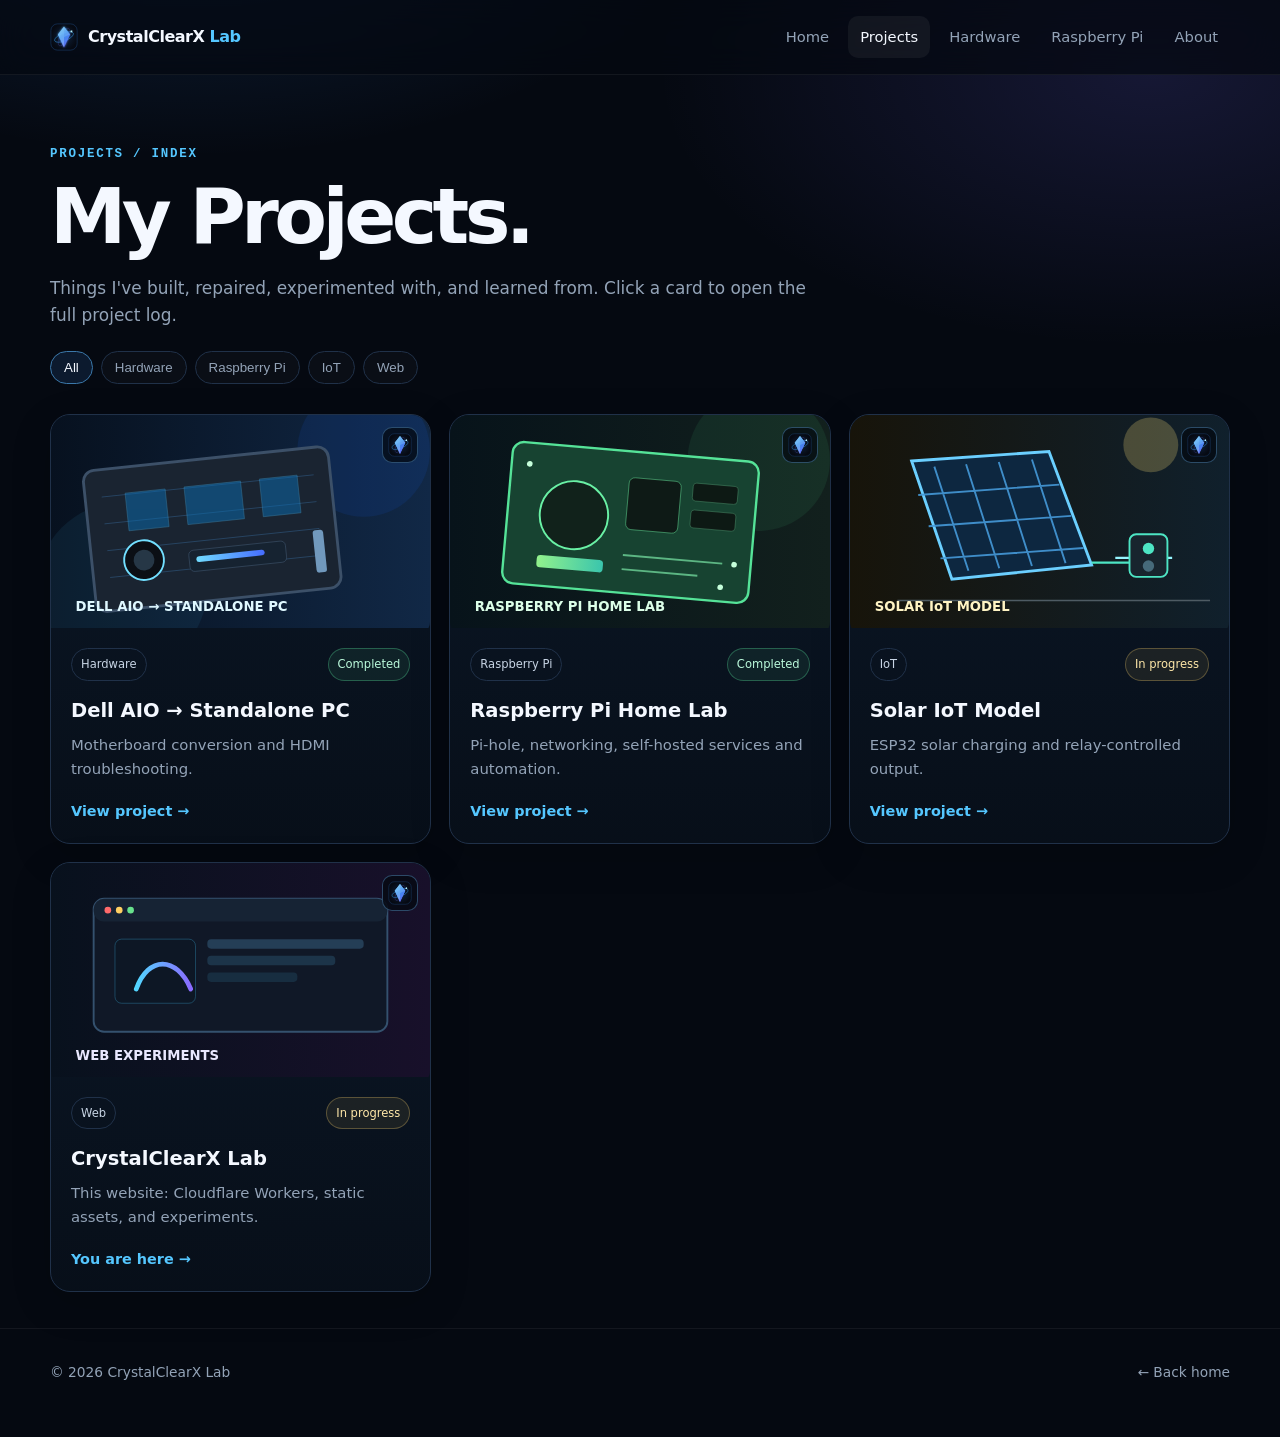
==== projects.html @ 222da97a "Add files via upload" ====
<!DOCTYPE html>
<html lang="en"><head><meta charset="UTF-8"><meta name="viewport" content="width=device-width, initial-scale=1.0"><meta name="description" content="CrystalClearX Lab projects."><link rel="icon" href="favicon.svg" type="image/svg+xml"><link rel="stylesheet" href="style.css"><title>Projects — CrystalClearX Lab</title></head>
<body><header class="nav"><div class="container nav-inner"><a class="brand" href="index.html"><img src="assets/icon.svg" alt=""><strong>CrystalClearX <span>Lab</span></strong></a><nav><a href="index.html">Home</a><a class="active" href="projects.html">Projects</a><a href="projects.html#hardware">Hardware</a><a href="projects.html#raspberry-pi">Raspberry Pi</a><a href="index.html#about">About</a></nav><button class="icon-btn mobile-toggle" aria-label="Open menu">☰</button></div></header>
<main><section class="detail-hero"><div class="container"><p class="eyebrow">PROJECTS / INDEX</p><h1 class="detail-title">My Projects.</h1><p class="detail-copy">Things I've built, repaired, experimented with, and learned from. Click a card to open the full project log.</p><div class="filters"><button class="filter active" data-filter="all">All</button><button class="filter" data-filter="hardware">Hardware</button><button class="filter" data-filter="raspberry-pi">Raspberry Pi</button><button class="filter" data-filter="iot">IoT</button><button class="filter" data-filter="web">Web</button></div>
<div class="card-grid" id="project-list">
<a class="card" data-category="hardware" href="projects/dell-aio.html"><div class="card-media"><img src="assets/thumb-dell.svg" alt="Dell AIO motherboard illustration"></div><div class="card-body"><div class="card-top"><span class="tag">Hardware</span><span class="status done">Completed</span></div><h3>Dell AIO → Standalone PC</h3><p>Motherboard conversion and HDMI troubleshooting.</p><span class="link">View project →</span></div></a>
<a class="card" data-category="raspberry-pi" href="projects/raspberry-pi.html"><div class="card-media"><img src="assets/thumb-pi.svg" alt="Raspberry Pi board illustration"></div><div class="card-body"><div class="card-top"><span class="tag">Raspberry Pi</span><span class="status done">Completed</span></div><h3>Raspberry Pi Home Lab</h3><p>Pi-hole, networking, self-hosted services and automation.</p><span class="link">View project →</span></div></a>
<a class="card" data-category="iot" href="projects/solar-iot.html"><div class="card-media"><img src="assets/thumb-solar.svg" alt="Solar panel and IoT illustration"></div><div class="card-body"><div class="card-top"><span class="tag">IoT</span><span class="status work">In progress</span></div><h3>Solar IoT Model</h3><p>ESP32 solar charging and relay-controlled output.</p><span class="link">View project →</span></div></a>
<a class="card" data-category="web" href="index.html"><div class="card-media"><img src="assets/thumb-web.svg" alt="Web experiment illustration"></div><div class="card-body"><div class="card-top"><span class="tag">Web</span><span class="status work">In progress</span></div><h3>CrystalClearX Lab</h3><p>This website: Cloudflare Workers, static assets, and experiments.</p><span class="link">You are here →</span></div></a>
</div></div></section></main>
<footer class="footer"><div class="container footer-inner"><span>© 2026 CrystalClearX Lab</span><a href="index.html">← Back home</a></div></footer><script src="app.js" defer></script></body></html>
---- style.css ----
*{box-sizing:border-box}
:root{--bg:#050911;--bg2:#091221;--panel:rgba(12,22,37,.78);--panel2:#0e1a2a;--text:#f4f8ff;--muted:#93a3b7;--line:#203149;--accent:#55c7ff;--accent2:#766bff;--good:#57e39b;--warn:#ffd36b;--shadow:0 18px 70px rgba(0,0,0,.34)}
html{scroll-behavior:smooth}
body{margin:0;color:var(--text);background:radial-gradient(900px 500px at 15% -10%,rgba(56,142,255,.20),transparent 60%),radial-gradient(900px 500px at 90% 5%,rgba(118,107,255,.15),transparent 55%),var(--bg);font-family:Inter,system-ui,-apple-system,BlinkMacSystemFont,"Segoe UI",sans-serif;line-height:1.6}
a{color:inherit;text-decoration:none}
img{max-width:100%;display:block}
.container{width:min(1180px,calc(100% - 40px));margin:auto}
.nav{position:sticky;top:0;z-index:20;border-bottom:1px solid rgba(255,255,255,.06);backdrop-filter:blur(16px);background:rgba(5,9,17,.72)}
.nav-inner{height:74px;display:flex;align-items:center;justify-content:space-between;gap:20px}
.brand{display:flex;align-items:center;gap:10px;font-weight:800;letter-spacing:-.03em}.brand img{width:28px;height:28px}.brand strong{color:var(--text)}.brand span{color:var(--accent)}
nav{display:flex;align-items:center;gap:7px}nav a{color:var(--muted);padding:9px 12px;border-radius:10px;font-size:.92rem}nav a:hover,nav a.active{color:var(--text);background:rgba(255,255,255,.05)}
.nav-actions{display:flex;gap:8px}.icon-btn{width:38px;height:38px;border:1px solid var(--line);background:rgba(255,255,255,.03);color:var(--text);border-radius:11px;cursor:pointer}.icon-btn:hover{border-color:#35638d}
.hero{padding:86px 0 90px;position:relative}.hero-grid{display:grid;grid-template-columns:1.1fr .9fr;align-items:center;gap:50px}.eyebrow{font-family:"Space Mono",monospace;font-size:.78rem;letter-spacing:.14em;color:var(--accent);font-weight:700}.hero h1{font-size:clamp(3.4rem,8vw,6.8rem);line-height:.95;letter-spacing:-.065em;margin:18px 0 24px}.hero h1 span{background:linear-gradient(90deg,#b9f3ff,#65bcff 55%,#877eff);-webkit-background-clip:text;background-clip:text;color:transparent}.lead{font-size:1.08rem;color:var(--muted);max-width:650px}.actions{display:flex;gap:12px;flex-wrap:wrap;margin-top:30px}.button{display:inline-flex;align-items:center;gap:8px;padding:12px 18px;border-radius:12px;border:1px solid var(--line);background:rgba(255,255,255,.03);font-weight:700}.button.primary{border-color:#2d8cf3;background:linear-gradient(135deg,#2f9cff,#545dff);box-shadow:0 10px 30px rgba(42,125,255,.24)}.button:hover{transform:translateY(-1px);border-color:#4f86b8}
.hero-card{border:1px solid #234667;background:linear-gradient(145deg,rgba(18,37,61,.88),rgba(8,14,25,.92));border-radius:28px;overflow:hidden;box-shadow:var(--shadow);position:relative}.hero-card::before{content:"";position:absolute;inset:0;background:linear-gradient(120deg,rgba(87,203,255,.10),transparent 35%,rgba(122,109,255,.09));pointer-events:none}.hero-card img{width:100%;aspect-ratio:1.06;object-fit:cover}.hero-card-caption{padding:18px 20px 20px;display:flex;justify-content:space-between;align-items:center;gap:12px}.mono{font-family:"Space Mono",monospace}
.section{padding:90px 0;border-top:1px solid rgba(255,255,255,.06)}.section-head{display:flex;justify-content:space-between;align-items:flex-end;gap:20px;margin-bottom:26px}.section h2{font-size:clamp(2.1rem,4vw,3.5rem);line-height:1.05;letter-spacing:-.045em;margin:8px 0 0}.section-intro{color:var(--muted);max-width:660px}
.stats{display:grid;grid-template-columns:repeat(3,1fr);gap:14px;margin-top:28px}.stat{padding:18px 20px;border:1px solid var(--line);background:rgba(255,255,255,.02);border-radius:16px}.stat strong{display:block;font-size:1.3rem}.stat span{color:var(--muted);font-size:.85rem}
.card-grid{display:grid;grid-template-columns:repeat(3,1fr);gap:18px}.card{background:linear-gradient(180deg,rgba(12,24,41,.92),rgba(8,15,26,.92));border:1px solid var(--line);border-radius:20px;overflow:hidden;box-shadow:0 12px 40px rgba(0,0,0,.16);transition:.22s ease}.card:hover{transform:translateY(-5px);border-color:#345a7e;box-shadow:0 18px 50px rgba(0,0,0,.28)}.card-media{position:relative}.card-media img{width:100%;aspect-ratio:16/9;object-fit:cover}.card-media::after{content:"";position:absolute;right:12px;top:12px;width:34px;height:34px;border-radius:10px;background:rgba(4,10,18,.76) url("assets/icon.svg") center/24px 24px no-repeat;border:1px solid rgba(111,188,255,.35);backdrop-filter:blur(8px)}.card-body{padding:20px}.card-top{display:flex;justify-content:space-between;align-items:center;gap:10px}.tag,.status{font-size:.72rem;border-radius:999px;padding:6px 9px;border:1px solid var(--line);color:#c7d4e4}.status.done{color:#baf9db;border-color:rgba(87,227,155,.32);background:rgba(87,227,155,.08)}.status.work{color:#ffe8a9;border-color:rgba(255,211,107,.28);background:rgba(255,211,107,.08)}.card h3{margin:14px 0 8px;font-size:1.22rem}.card p{color:var(--muted);margin:0 0 16px;font-size:.93rem}.link{display:inline-flex;gap:7px;color:var(--accent);font-weight:700;font-size:.9rem}
.filters{display:flex;gap:8px;flex-wrap:wrap;margin:22px 0 30px}.filter{border:1px solid var(--line);background:rgba(255,255,255,.02);color:var(--muted);padding:8px 13px;border-radius:999px;cursor:pointer}.filter.active,.filter:hover{color:var(--text);border-color:#3b78aa;background:rgba(64,147,255,.12)}
.detail-hero{padding:58px 0 36px}.back{color:var(--muted);font-size:.9rem}.detail-grid{display:grid;grid-template-columns:1.15fr .85fr;gap:28px;align-items:start}.detail-title{font-size:clamp(2.6rem,6vw,5.4rem);letter-spacing:-.06em;line-height:.98;margin:14px 0 20px}.detail-copy{color:var(--muted);font-size:1.06rem;max-width:760px}.meta{display:flex;gap:8px;flex-wrap:wrap;margin:22px 0}.chip{border:1px solid var(--line);border-radius:999px;padding:7px 10px;color:#bccbdd;font-size:.78rem}.detail-image{border:1px solid var(--line);background:var(--panel);border-radius:22px;overflow:hidden;box-shadow:var(--shadow)}
.content-grid{display:grid;grid-template-columns:minmax(0,1fr) 300px;gap:22px}.panel{border:1px solid var(--line);border-radius:20px;background:rgba(10,19,32,.82);padding:24px}.panel h3{margin-top:0}.checklist{display:grid;gap:10px}.check{display:flex;gap:9px;color:#c7d5e5}.check::before{content:"✓";color:var(--good);font-weight:800}.gallery{display:grid;grid-template-columns:repeat(3,1fr);gap:12px}.gallery img{border-radius:14px;border:1px solid var(--line);background:#09111d}
.notice{border-left:3px solid var(--accent);padding:12px 14px;background:rgba(85,199,255,.06);color:#c7d9ea;border-radius:0 12px 12px 0}.footer{padding:32px 0 54px;color:var(--muted);border-top:1px solid rgba(255,255,255,.06);font-size:.86rem}.footer-inner{display:flex;justify-content:space-between;gap:20px;flex-wrap:wrap}
.mobile-toggle{display:none}
[data-hidden="true"]{display:none!important}
@media(max-width:900px){.hero-grid,.detail-grid,.content-grid{grid-template-columns:1fr}.hero-card{max-width:720px}.card-grid{grid-template-columns:1fr 1fr}.gallery{grid-template-columns:1fr 1fr}}
@media(max-width:720px){.container{width:min(100% - 28px,1180px)}.mobile-toggle{display:block}.nav-inner{height:66px}.nav nav{display:none;position:absolute;left:14px;right:14px;top:62px;padding:8px;border:1px solid var(--line);border-radius:16px;background:rgba(6,12,22,.96);box-shadow:var(--shadow);flex-direction:column;align-items:stretch}.nav.open nav{display:flex}nav a{padding:11px 13px}.hero{padding:62px 0}.hero h1{font-size:clamp(3rem,16vw,5rem)}.stats,.card-grid{grid-template-columns:1fr}.section{padding:72px 0}.section-head{align-items:flex-start;flex-direction:column}.gallery{grid-template-columns:1fr}.detail-title{font-size:clamp(2.6rem,13vw,4rem)}.hero-card-caption{align-items:flex-start;flex-direction:column}}
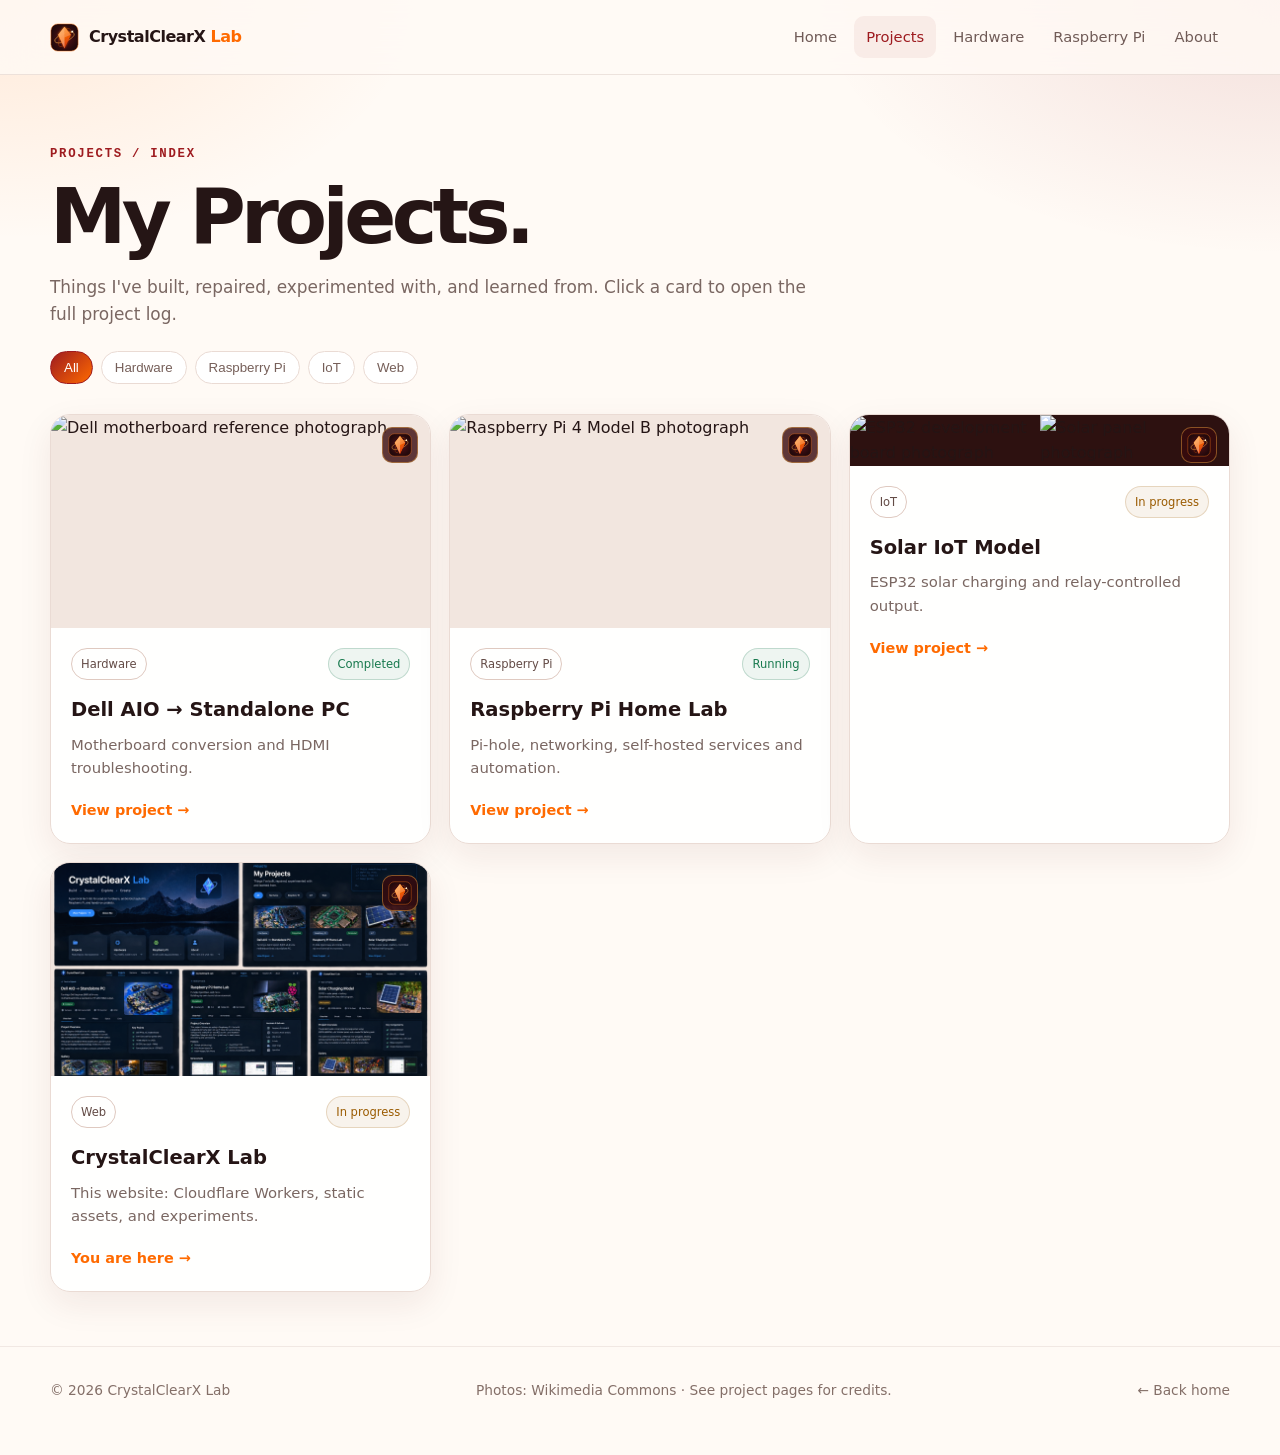
==== commit a4840ca6: "Add files via upload" ====
--- a/projects.html
+++ b/projects.html
@@ -1,11 +1,11 @@
 <!DOCTYPE html>
-<html lang="en"><head><meta charset="UTF-8"><meta name="viewport" content="width=device-width, initial-scale=1.0"><meta name="description" content="CrystalClearX Lab projects."><link rel="icon" href="favicon.svg" type="image/svg+xml"><link rel="stylesheet" href="style.css"><title>Projects — CrystalClearX Lab</title></head>
-<body><header class="nav"><div class="container nav-inner"><a class="brand" href="index.html"><img src="assets/icon.svg" alt=""><strong>CrystalClearX <span>Lab</span></strong></a><nav><a href="index.html">Home</a><a class="active" href="projects.html">Projects</a><a href="projects.html#hardware">Hardware</a><a href="projects.html#raspberry-pi">Raspberry Pi</a><a href="index.html#about">About</a></nav><button class="icon-btn mobile-toggle" aria-label="Open menu">☰</button></div></header>
-<main><section class="detail-hero"><div class="container"><p class="eyebrow">PROJECTS / INDEX</p><h1 class="detail-title">My Projects.</h1><p class="detail-copy">Things I've built, repaired, experimented with, and learned from. Click a card to open the full project log.</p><div class="filters"><button class="filter active" data-filter="all">All</button><button class="filter" data-filter="hardware">Hardware</button><button class="filter" data-filter="raspberry-pi">Raspberry Pi</button><button class="filter" data-filter="iot">IoT</button><button class="filter" data-filter="web">Web</button></div>
+<html lang="en"><head><meta charset="UTF-8"><meta name="viewport" content="width=device-width, initial-scale=1.0"><meta name="description" content="CrystalClearX Lab project archive."><meta property="og:title" content="Projects — CrystalClearX Lab"><meta property="og:description" content="Hardware, Raspberry Pi, IoT and web experiments."><link rel="icon" href="favicon.svg" type="image/svg+xml"><link rel="stylesheet" href="style.css"><title>Projects — CrystalClearX Lab</title></head>
+<body><header class="nav"><div class="container nav-inner"><a class="brand" href="index.html"><img src="assets/icon.svg" alt="CrystalClearX icon"><strong>CrystalClearX <span>Lab</span></strong></a><nav><a href="index.html">Home</a><a class="active" href="projects.html">Projects</a><a href="#hardware">Hardware</a><a href="#raspberry-pi">Raspberry Pi</a><a href="index.html#about">About</a></nav><button class="icon-btn mobile-toggle" aria-label="Open menu">☰</button></div></header>
+<main><section class="detail-hero project-index"><div class="container"><p class="eyebrow dark">PROJECTS / INDEX</p><h1 class="detail-title dark-title">My Projects.</h1><p class="detail-copy dark-copy">Things I've built, repaired, experimented with, and learned from. Click a card to open the full project log.</p><div class="filters"><button class="filter active" data-filter="all">All</button><button class="filter" data-filter="hardware" id="hardware">Hardware</button><button class="filter" data-filter="raspberry-pi" id="raspberry-pi">Raspberry Pi</button><button class="filter" data-filter="iot">IoT</button><button class="filter" data-filter="web">Web</button></div>
 <div class="card-grid" id="project-list">
-<a class="card" data-category="hardware" href="projects/dell-aio.html"><div class="card-media"><img src="assets/thumb-dell.svg" alt="Dell AIO motherboard illustration"></div><div class="card-body"><div class="card-top"><span class="tag">Hardware</span><span class="status done">Completed</span></div><h3>Dell AIO → Standalone PC</h3><p>Motherboard conversion and HDMI troubleshooting.</p><span class="link">View project →</span></div></a>
-<a class="card" data-category="raspberry-pi" href="projects/raspberry-pi.html"><div class="card-media"><img src="assets/thumb-pi.svg" alt="Raspberry Pi board illustration"></div><div class="card-body"><div class="card-top"><span class="tag">Raspberry Pi</span><span class="status done">Completed</span></div><h3>Raspberry Pi Home Lab</h3><p>Pi-hole, networking, self-hosted services and automation.</p><span class="link">View project →</span></div></a>
-<a class="card" data-category="iot" href="projects/solar-iot.html"><div class="card-media"><img src="assets/thumb-solar.svg" alt="Solar panel and IoT illustration"></div><div class="card-body"><div class="card-top"><span class="tag">IoT</span><span class="status work">In progress</span></div><h3>Solar IoT Model</h3><p>ESP32 solar charging and relay-controlled output.</p><span class="link">View project →</span></div></a>
-<a class="card" data-category="web" href="index.html"><div class="card-media"><img src="assets/thumb-web.svg" alt="Web experiment illustration"></div><div class="card-body"><div class="card-top"><span class="tag">Web</span><span class="status work">In progress</span></div><h3>CrystalClearX Lab</h3><p>This website: Cloudflare Workers, static assets, and experiments.</p><span class="link">You are here →</span></div></a>
+<a class="card" data-category="hardware" href="projects/dell-aio.html"><div class="card-media"><img src="https://upload.wikimedia.org/wikipedia/commons/5/54/Dell_0R230R_motherboard.jpg" alt="Dell motherboard reference photograph" loading="lazy"></div><div class="card-body"><div class="card-top"><span class="tag">Hardware</span><span class="status done">Completed</span></div><h3>Dell AIO → Standalone PC</h3><p>Motherboard conversion and HDMI troubleshooting.</p><span class="link">View project →</span></div></a>
+<a class="card" data-category="raspberry-pi" href="projects/raspberry-pi.html"><div class="card-media"><img src="https://upload.wikimedia.org/wikipedia/commons/2/2a/Raspberry_Pi_4_B.png" alt="Raspberry Pi 4 Model B photograph" loading="lazy"></div><div class="card-body"><div class="card-top"><span class="tag">Raspberry Pi</span><span class="status done">Running</span></div><h3>Raspberry Pi Home Lab</h3><p>Pi-hole, networking, self-hosted services and automation.</p><span class="link">View project →</span></div></a>
+<a class="card" data-category="iot" href="projects/solar-iot.html"><div class="card-media dual-photo"><img src="https://upload.wikimedia.org/wikipedia/commons/2/20/ESP32_Espressif_ESP-WROOM-32_Dev_Board.jpg" alt="ESP32 development board photograph" loading="lazy"><img src="https://upload.wikimedia.org/wikipedia/commons/9/96/Solar_panel.jpg" alt="Solar panel photograph" loading="lazy"></div><div class="card-body"><div class="card-top"><span class="tag">IoT</span><span class="status work">In progress</span></div><h3>Solar IoT Model</h3><p>ESP32 solar charging and relay-controlled output.</p><span class="link">View project →</span></div></a>
+<a class="card" data-category="web" href="index.html"><div class="card-media"><img src="assets/design-preview.png" alt="CrystalClearX Lab website design preview" loading="lazy"></div><div class="card-body"><div class="card-top"><span class="tag">Web</span><span class="status work">In progress</span></div><h3>CrystalClearX Lab</h3><p>This website: Cloudflare Workers, static assets, and experiments.</p><span class="link">You are here →</span></div></a>
 </div></div></section></main>
-<footer class="footer"><div class="container footer-inner"><span>© 2026 CrystalClearX Lab</span><a href="index.html">← Back home</a></div></footer><script src="app.js" defer></script></body></html>
+<footer class="footer"><div class="container footer-inner"><span>© 2026 CrystalClearX Lab</span><span>Photos: Wikimedia Commons · See project pages for credits.</span><a href="index.html">← Back home</a></div></footer><script src="app.js" defer></script></body></html>
--- a/style.css
+++ b/style.css
@@ -1,25 +1,17 @@
 *{box-sizing:border-box}
-:root{--bg:#050911;--bg2:#091221;--panel:rgba(12,22,37,.78);--panel2:#0e1a2a;--text:#f4f8ff;--muted:#93a3b7;--line:#203149;--accent:#55c7ff;--accent2:#766bff;--good:#57e39b;--warn:#ffd36b;--shadow:0 18px 70px rgba(0,0,0,.34)}
+:root{--bg:#fffaf5;--paper:#ffffff;--ink:#251515;--muted:#735f5b;--line:#eadbd4;--red:#9e1b1f;--red2:#c82920;--orange:#ff6a00;--orange2:#ff9b3d;--deep:#3a0b10;--deep2:#691016;--good:#18794e;--warn:#9a5b00;--shadow:0 18px 60px rgba(77,24,18,.12)}
 html{scroll-behavior:smooth}
-body{margin:0;color:var(--text);background:radial-gradient(900px 500px at 15% -10%,rgba(56,142,255,.20),transparent 60%),radial-gradient(900px 500px at 90% 5%,rgba(118,107,255,.15),transparent 55%),var(--bg);font-family:Inter,system-ui,-apple-system,BlinkMacSystemFont,"Segoe UI",sans-serif;line-height:1.6}
-a{color:inherit;text-decoration:none}
-img{max-width:100%;display:block}
-.container{width:min(1180px,calc(100% - 40px));margin:auto}
-.nav{position:sticky;top:0;z-index:20;border-bottom:1px solid rgba(255,255,255,.06);backdrop-filter:blur(16px);background:rgba(5,9,17,.72)}
-.nav-inner{height:74px;display:flex;align-items:center;justify-content:space-between;gap:20px}
-.brand{display:flex;align-items:center;gap:10px;font-weight:800;letter-spacing:-.03em}.brand img{width:28px;height:28px}.brand strong{color:var(--text)}.brand span{color:var(--accent)}
-nav{display:flex;align-items:center;gap:7px}nav a{color:var(--muted);padding:9px 12px;border-radius:10px;font-size:.92rem}nav a:hover,nav a.active{color:var(--text);background:rgba(255,255,255,.05)}
-.nav-actions{display:flex;gap:8px}.icon-btn{width:38px;height:38px;border:1px solid var(--line);background:rgba(255,255,255,.03);color:var(--text);border-radius:11px;cursor:pointer}.icon-btn:hover{border-color:#35638d}
-.hero{padding:86px 0 90px;position:relative}.hero-grid{display:grid;grid-template-columns:1.1fr .9fr;align-items:center;gap:50px}.eyebrow{font-family:"Space Mono",monospace;font-size:.78rem;letter-spacing:.14em;color:var(--accent);font-weight:700}.hero h1{font-size:clamp(3.4rem,8vw,6.8rem);line-height:.95;letter-spacing:-.065em;margin:18px 0 24px}.hero h1 span{background:linear-gradient(90deg,#b9f3ff,#65bcff 55%,#877eff);-webkit-background-clip:text;background-clip:text;color:transparent}.lead{font-size:1.08rem;color:var(--muted);max-width:650px}.actions{display:flex;gap:12px;flex-wrap:wrap;margin-top:30px}.button{display:inline-flex;align-items:center;gap:8px;padding:12px 18px;border-radius:12px;border:1px solid var(--line);background:rgba(255,255,255,.03);font-weight:700}.button.primary{border-color:#2d8cf3;background:linear-gradient(135deg,#2f9cff,#545dff);box-shadow:0 10px 30px rgba(42,125,255,.24)}.button:hover{transform:translateY(-1px);border-color:#4f86b8}
-.hero-card{border:1px solid #234667;background:linear-gradient(145deg,rgba(18,37,61,.88),rgba(8,14,25,.92));border-radius:28px;overflow:hidden;box-shadow:var(--shadow);position:relative}.hero-card::before{content:"";position:absolute;inset:0;background:linear-gradient(120deg,rgba(87,203,255,.10),transparent 35%,rgba(122,109,255,.09));pointer-events:none}.hero-card img{width:100%;aspect-ratio:1.06;object-fit:cover}.hero-card-caption{padding:18px 20px 20px;display:flex;justify-content:space-between;align-items:center;gap:12px}.mono{font-family:"Space Mono",monospace}
-.section{padding:90px 0;border-top:1px solid rgba(255,255,255,.06)}.section-head{display:flex;justify-content:space-between;align-items:flex-end;gap:20px;margin-bottom:26px}.section h2{font-size:clamp(2.1rem,4vw,3.5rem);line-height:1.05;letter-spacing:-.045em;margin:8px 0 0}.section-intro{color:var(--muted);max-width:660px}
-.stats{display:grid;grid-template-columns:repeat(3,1fr);gap:14px;margin-top:28px}.stat{padding:18px 20px;border:1px solid var(--line);background:rgba(255,255,255,.02);border-radius:16px}.stat strong{display:block;font-size:1.3rem}.stat span{color:var(--muted);font-size:.85rem}
-.card-grid{display:grid;grid-template-columns:repeat(3,1fr);gap:18px}.card{background:linear-gradient(180deg,rgba(12,24,41,.92),rgba(8,15,26,.92));border:1px solid var(--line);border-radius:20px;overflow:hidden;box-shadow:0 12px 40px rgba(0,0,0,.16);transition:.22s ease}.card:hover{transform:translateY(-5px);border-color:#345a7e;box-shadow:0 18px 50px rgba(0,0,0,.28)}.card-media{position:relative}.card-media img{width:100%;aspect-ratio:16/9;object-fit:cover}.card-media::after{content:"";position:absolute;right:12px;top:12px;width:34px;height:34px;border-radius:10px;background:rgba(4,10,18,.76) url("assets/icon.svg") center/24px 24px no-repeat;border:1px solid rgba(111,188,255,.35);backdrop-filter:blur(8px)}.card-body{padding:20px}.card-top{display:flex;justify-content:space-between;align-items:center;gap:10px}.tag,.status{font-size:.72rem;border-radius:999px;padding:6px 9px;border:1px solid var(--line);color:#c7d4e4}.status.done{color:#baf9db;border-color:rgba(87,227,155,.32);background:rgba(87,227,155,.08)}.status.work{color:#ffe8a9;border-color:rgba(255,211,107,.28);background:rgba(255,211,107,.08)}.card h3{margin:14px 0 8px;font-size:1.22rem}.card p{color:var(--muted);margin:0 0 16px;font-size:.93rem}.link{display:inline-flex;gap:7px;color:var(--accent);font-weight:700;font-size:.9rem}
-.filters{display:flex;gap:8px;flex-wrap:wrap;margin:22px 0 30px}.filter{border:1px solid var(--line);background:rgba(255,255,255,.02);color:var(--muted);padding:8px 13px;border-radius:999px;cursor:pointer}.filter.active,.filter:hover{color:var(--text);border-color:#3b78aa;background:rgba(64,147,255,.12)}
-.detail-hero{padding:58px 0 36px}.back{color:var(--muted);font-size:.9rem}.detail-grid{display:grid;grid-template-columns:1.15fr .85fr;gap:28px;align-items:start}.detail-title{font-size:clamp(2.6rem,6vw,5.4rem);letter-spacing:-.06em;line-height:.98;margin:14px 0 20px}.detail-copy{color:var(--muted);font-size:1.06rem;max-width:760px}.meta{display:flex;gap:8px;flex-wrap:wrap;margin:22px 0}.chip{border:1px solid var(--line);border-radius:999px;padding:7px 10px;color:#bccbdd;font-size:.78rem}.detail-image{border:1px solid var(--line);background:var(--panel);border-radius:22px;overflow:hidden;box-shadow:var(--shadow)}
-.content-grid{display:grid;grid-template-columns:minmax(0,1fr) 300px;gap:22px}.panel{border:1px solid var(--line);border-radius:20px;background:rgba(10,19,32,.82);padding:24px}.panel h3{margin-top:0}.checklist{display:grid;gap:10px}.check{display:flex;gap:9px;color:#c7d5e5}.check::before{content:"✓";color:var(--good);font-weight:800}.gallery{display:grid;grid-template-columns:repeat(3,1fr);gap:12px}.gallery img{border-radius:14px;border:1px solid var(--line);background:#09111d}
-.notice{border-left:3px solid var(--accent);padding:12px 14px;background:rgba(85,199,255,.06);color:#c7d9ea;border-radius:0 12px 12px 0}.footer{padding:32px 0 54px;color:var(--muted);border-top:1px solid rgba(255,255,255,.06);font-size:.86rem}.footer-inner{display:flex;justify-content:space-between;gap:20px;flex-wrap:wrap}
+body{margin:0;color:var(--ink);background:radial-gradient(700px 400px at 0% 0%,rgba(255,122,24,.13),transparent 60%),radial-gradient(800px 440px at 100% 0%,rgba(158,27,31,.12),transparent 58%),var(--bg);font-family:Inter,system-ui,-apple-system,BlinkMacSystemFont,"Segoe UI",sans-serif;line-height:1.6}
+a{color:inherit;text-decoration:none}img{max-width:100%;display:block}.container{width:min(1180px,calc(100% - 40px));margin:auto}
+.nav{position:sticky;top:0;z-index:20;border-bottom:1px solid rgba(79,20,17,.10);backdrop-filter:blur(18px);background:rgba(255,250,245,.84)}.nav-inner{height:74px;display:flex;align-items:center;justify-content:space-between;gap:20px}.brand{display:flex;align-items:center;gap:10px;font-weight:800;letter-spacing:-.03em}.brand img{width:29px;height:29px}.brand strong{color:var(--ink)}.brand span{color:var(--orange)}nav{display:flex;align-items:center;gap:5px}nav a{color:#705b57;padding:9px 12px;border-radius:10px;font-size:.92rem}nav a:hover,nav a.active{color:var(--red);background:rgba(158,27,31,.06)}.nav-actions{display:flex;gap:8px}.icon-btn{width:38px;height:38px;border:1px solid var(--line);background:#fff;color:var(--ink);border-radius:11px;cursor:pointer}.mobile-toggle{display:none}
+.hero{position:relative;overflow:hidden;padding:88px 0 94px;color:#fff;background:linear-gradient(135deg,#3a0b10 0%,#741116 54%,#c84318 100%)}.hero::before{content:"";position:absolute;inset:-30%;background:radial-gradient(circle at 68% 26%,rgba(255,174,91,.20),transparent 22%),radial-gradient(circle at 10% 90%,rgba(255,255,255,.08),transparent 24%);pointer-events:none}.hero-noise{position:absolute;inset:0;opacity:.09;background-image:radial-gradient(#fff 1px,transparent 1px);background-size:18px 18px;mask-image:linear-gradient(to bottom,transparent 0%,#000 35%,#000 100%)}.hero-grid{position:relative;display:grid;grid-template-columns:1.1fr .9fr;align-items:center;gap:50px}.eyebrow{font-family:"Space Mono",monospace;font-size:.77rem;letter-spacing:.14em;color:var(--orange);font-weight:800}.eyebrow.dark{color:var(--red)}.eyebrow.white{color:#ffd9b3}.hero h1{font-size:clamp(3.4rem,8vw,6.8rem);line-height:.95;letter-spacing:-.065em;margin:18px 0 24px}.hero h1 span{background:linear-gradient(90deg,#fff9ef,#ffd7a7 55%,#ff9b3d);-webkit-background-clip:text;background-clip:text;color:transparent}.lead{font-size:1.08rem;color:#f7e5dd;max-width:650px}.actions{display:flex;gap:12px;flex-wrap:wrap;margin-top:30px}.button{display:inline-flex;align-items:center;gap:8px;padding:12px 18px;border-radius:12px;border:1px solid rgba(255,255,255,.24);background:rgba(255,255,255,.08);font-weight:750}.button.primary{border-color:#ff9b3d;background:linear-gradient(135deg,#ff7a18,#d52b19);box-shadow:0 12px 30px rgba(255,95,0,.22)}.button.light{color:#fff;background:rgba(255,255,255,.09);border-color:rgba(255,255,255,.38)}.button:hover{transform:translateY(-1px);border-color:#ffbf7a}
+.hero-card{border:1px solid rgba(255,220,188,.22);background:rgba(48,8,11,.62);border-radius:28px;overflow:hidden;box-shadow:0 26px 90px rgba(32,3,5,.35);position:relative}.hero-card::after{content:"";position:absolute;inset:0;background:linear-gradient(145deg,rgba(255,179,71,.11),transparent 45%,rgba(255,255,255,.06));pointer-events:none}.hero-card img{width:100%;aspect-ratio:1.2;object-fit:cover}.hero-card-caption{padding:18px 20px 20px;display:flex;justify-content:space-between;align-items:center;gap:12px}.hero-card-caption strong{display:block}.hero-card-caption small{display:block;color:#efccc0;margin-top:4px}.link{display:inline-flex;gap:7px;color:var(--orange);font-weight:800;font-size:.9rem}.hero .link{color:#ffd29a}
+.stats{display:grid;grid-template-columns:repeat(3,1fr);gap:14px;margin-top:28px}.stat{padding:18px 20px;border:1px solid rgba(255,255,255,.16);background:rgba(255,255,255,.055);border-radius:16px}.stat strong{display:block;font-size:1.3rem}.stat span{color:#e8cfc5;font-size:.85rem}
+.section{padding:90px 0;border-top:1px solid rgba(85,28,22,.08)}.section-light{background:rgba(255,255,255,.70)}.section-red{background:linear-gradient(135deg,#4a0e13,#91191b 55%,#da4c17);color:#fff}.section-head{display:flex;justify-content:space-between;align-items:flex-end;gap:20px;margin-bottom:26px}.section h2{font-size:clamp(2.1rem,4vw,3.5rem);line-height:1.05;letter-spacing:-.045em;margin:8px 0 0}.section-intro{color:var(--muted);max-width:660px}.dark-copy{color:#6c5a56}.white-copy{color:#f7ddd2}.dark-link{color:var(--red)}
+.card-grid{display:grid;grid-template-columns:repeat(3,1fr);gap:18px}.card{background:rgba(255,255,255,.95);border:1px solid var(--line);border-radius:20px;overflow:hidden;box-shadow:0 12px 34px rgba(90,30,22,.08);transition:.22s ease}.card:hover{transform:translateY(-5px);border-color:#e2b9a1;box-shadow:0 20px 50px rgba(90,30,22,.14)}.card-media{position:relative;overflow:hidden;background:#f2e6df}.card-media img{width:100%;aspect-ratio:16/9;object-fit:cover}.card-media.dual-photo{display:grid;grid-template-columns:1fr 1fr;gap:2px;background:#2d1110}.card-media.dual-photo img{height:100%;aspect-ratio:auto;object-fit:cover}.card-media::after{content:"";position:absolute;right:12px;top:12px;width:34px;height:34px;border-radius:10px;background:rgba(57,10,13,.80) url("assets/icon.svg") center/24px 24px no-repeat;border:1px solid rgba(255,179,71,.42);backdrop-filter:blur(8px)}.card-body{padding:20px}.card-top{display:flex;justify-content:space-between;align-items:center;gap:10px}.tag,.status{font-size:.72rem;border-radius:999px;padding:6px 9px;border:1px solid #dfc9c0;color:#634b46}.status.done{color:var(--good);border-color:rgba(24,121,78,.22);background:rgba(24,121,78,.07)}.status.work{color:var(--warn);border-color:rgba(154,91,0,.20);background:rgba(154,91,0,.07)}.card h3{margin:14px 0 8px;font-size:1.22rem}.card p{color:#7a6762;margin:0 0 16px;font-size:.93rem}
+.filters{display:flex;gap:8px;flex-wrap:wrap;margin:22px 0 30px}.filter{border:1px solid var(--line);background:#fff;color:#765f59;padding:8px 13px;border-radius:999px;cursor:pointer}.filter.active,.filter:hover{color:#fff;border-color:var(--red);background:linear-gradient(135deg,var(--red),var(--orange))}
+.detail-hero{padding:58px 0 36px}.project-index{padding-bottom:54px}.back{color:#795f58;font-size:.9rem}.detail-grid{display:grid;grid-template-columns:1.15fr .85fr;gap:28px;align-items:start}.detail-split{display:grid;grid-template-columns:1fr 1fr;gap:14px}.detail-title{font-size:clamp(2.6rem,6vw,5.4rem);letter-spacing:-.06em;line-height:.98;margin:14px 0 20px}.dark-title{color:var(--ink)}.detail-copy{color:#7a6762;font-size:1.06rem;max-width:760px}.meta{display:flex;gap:8px;flex-wrap:wrap;margin:22px 0}.chip{border:1px solid var(--line);border-radius:999px;padding:7px 10px;color:#735d57;font-size:.78rem;background:#fff}.detail-image{border:1px solid var(--line);background:#fff;border-radius:22px;overflow:hidden;box-shadow:var(--shadow)}.detail-image img{width:100%;display:block;max-height:520px;object-fit:cover}.photo-frame img{background:#f0e6e0}.panel{border:1px solid rgba(255,255,255,.12);border-radius:20px;background:rgba(42,8,11,.30);padding:24px}.light-panel{background:#fff;border-color:var(--line);box-shadow:0 10px 28px rgba(90,30,22,.06)}.panel h3{margin-top:0}.checklist{display:grid;gap:10px}.check{display:flex;gap:9px;color:#553f3b}.check::before{content:"✓";color:var(--good);font-weight:900}.muted-dark{color:#7b6761}.content-grid{display:grid;grid-template-columns:minmax(0,1fr) 300px;gap:22px}.gallery{display:grid;grid-template-columns:repeat(2,1fr);gap:12px}.gallery img{width:100%;aspect-ratio:1.25;object-fit:cover;border-radius:14px;border:1px solid var(--line);background:#f4e9e2}.notice{border-left:3px solid var(--orange);padding:12px 14px;background:rgba(255,106,0,.06);color:#6d5047;border-radius:0 12px 12px 0}.photo-credit{font-size:.76rem;max-width:680px}.footer{padding:32px 0 54px;color:#846f68;border-top:1px solid rgba(85,28,22,.08);font-size:.86rem;background:#fffaf5}.footer-inner{display:flex;justify-content:space-between;gap:20px;flex-wrap:wrap}.mono{font-family:"Space Mono",monospace}.photo-band{display:grid;grid-template-columns:1fr 1fr;gap:50px;align-items:center}.photo-stack{display:grid;grid-template-columns:1.2fr .8fr;gap:14px;align-items:end}.photo-stack img{width:100%;height:330px;object-fit:cover;border-radius:22px;border:1px solid rgba(255,215,185,.24);box-shadow:0 18px 45px rgba(36,3,5,.25)}.photo-stack img:last-child{height:240px}
 .mobile-toggle{display:none}
 [data-hidden="true"]{display:none!important}
-@media(max-width:900px){.hero-grid,.detail-grid,.content-grid{grid-template-columns:1fr}.hero-card{max-width:720px}.card-grid{grid-template-columns:1fr 1fr}.gallery{grid-template-columns:1fr 1fr}}
-@media(max-width:720px){.container{width:min(100% - 28px,1180px)}.mobile-toggle{display:block}.nav-inner{height:66px}.nav nav{display:none;position:absolute;left:14px;right:14px;top:62px;padding:8px;border:1px solid var(--line);border-radius:16px;background:rgba(6,12,22,.96);box-shadow:var(--shadow);flex-direction:column;align-items:stretch}.nav.open nav{display:flex}nav a{padding:11px 13px}.hero{padding:62px 0}.hero h1{font-size:clamp(3rem,16vw,5rem)}.stats,.card-grid{grid-template-columns:1fr}.section{padding:72px 0}.section-head{align-items:flex-start;flex-direction:column}.gallery{grid-template-columns:1fr}.detail-title{font-size:clamp(2.6rem,13vw,4rem)}.hero-card-caption{align-items:flex-start;flex-direction:column}}
+@media(max-width:900px){.hero-grid,.detail-grid,.content-grid,.photo-band{grid-template-columns:1fr}.hero-card{max-width:720px}.card-grid{grid-template-columns:1fr 1fr}.gallery{grid-template-columns:1fr 1fr}.photo-stack{max-width:720px}}
+@media(max-width:720px){.container{width:min(100% - 28px,1180px)}.mobile-toggle{display:block}.nav-inner{height:66px}.nav nav{display:none;position:absolute;left:14px;right:14px;top:62px;padding:8px;border:1px solid var(--line);border-radius:16px;background:rgba(255,250,245,.98);box-shadow:var(--shadow);flex-direction:column;align-items:stretch}.nav.open nav{display:flex}nav a{padding:11px 13px}.hero{padding:62px 0}.hero h1{font-size:clamp(3rem,16vw,5rem)}.stats,.card-grid,.gallery,.detail-split{grid-template-columns:1fr}.section{padding:72px 0}.section-head{align-items:flex-start;flex-direction:column}.detail-title{font-size:clamp(2.6rem,13vw,4rem)}.hero-card-caption{align-items:flex-start;flex-direction:column}.photo-stack{grid-template-columns:1fr}.photo-stack img,.photo-stack img:last-child{height:260px}}
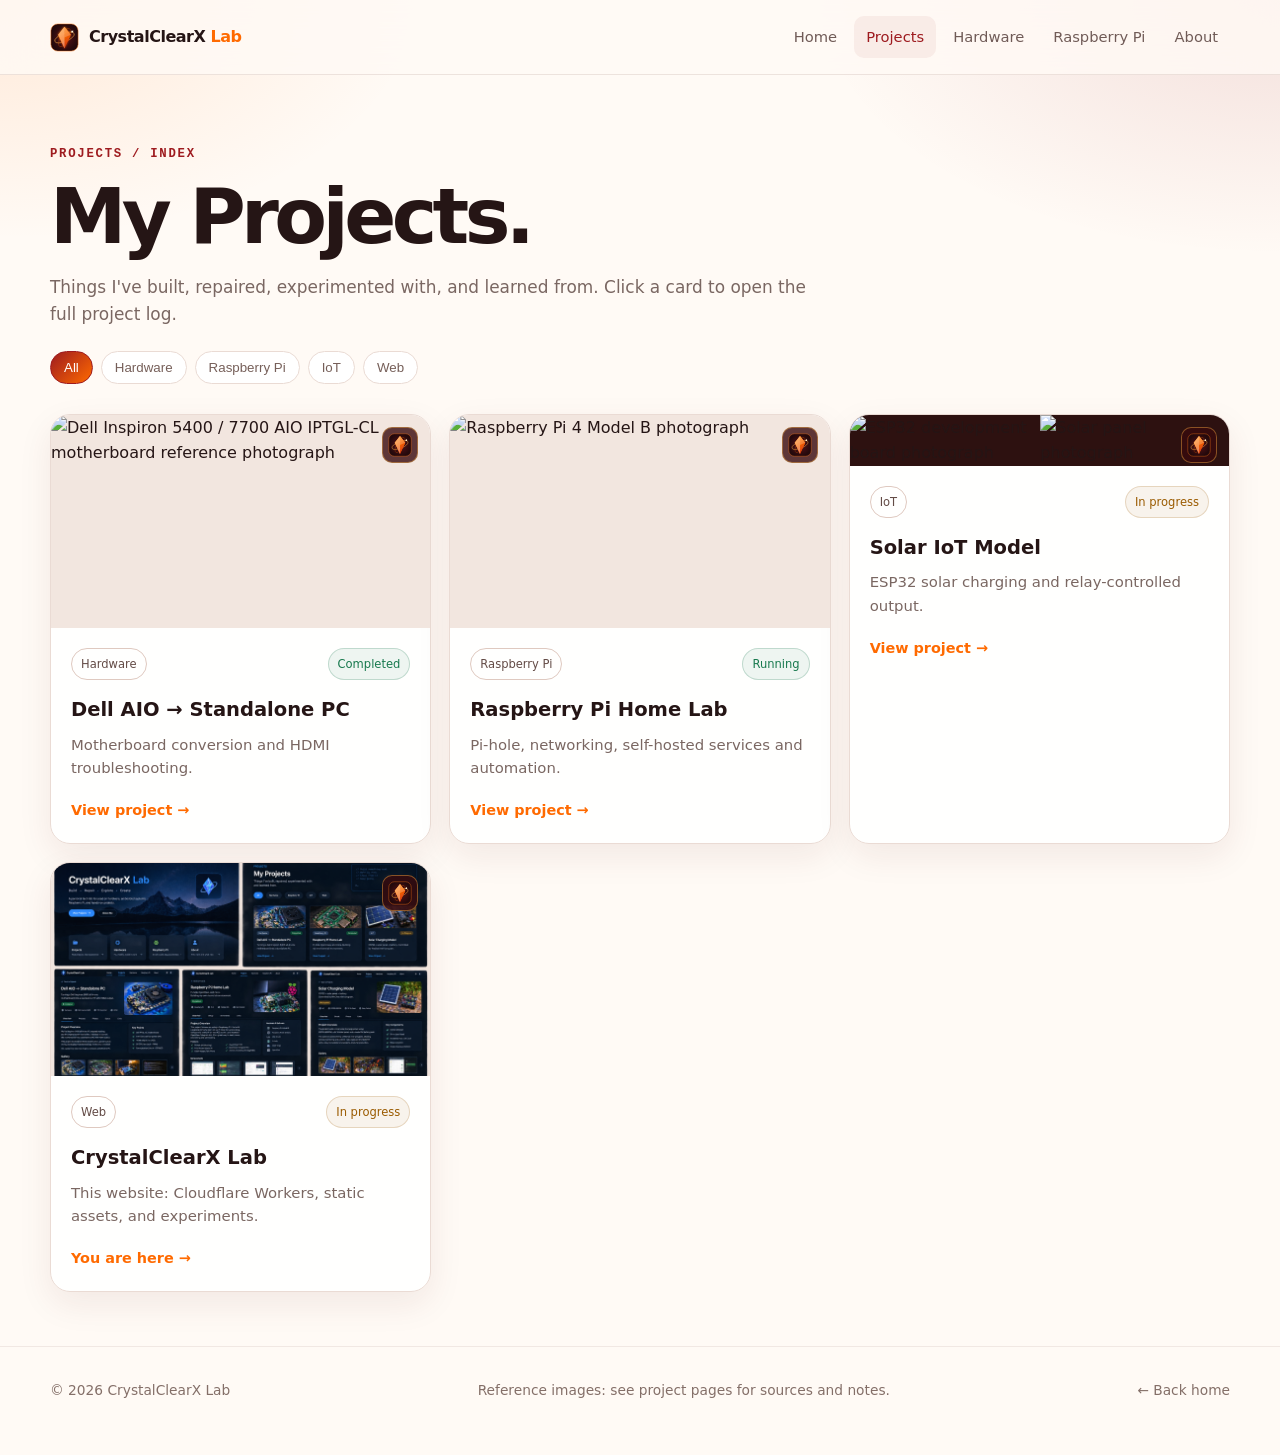
==== commit 45fb7ac8: "Add files via upload" ====
--- a/projects.html
+++ b/projects.html
@@ -3,9 +3,9 @@
 <body><header class="nav"><div class="container nav-inner"><a class="brand" href="index.html"><img src="assets/icon.svg" alt="CrystalClearX icon"><strong>CrystalClearX <span>Lab</span></strong></a><nav><a href="index.html">Home</a><a class="active" href="projects.html">Projects</a><a href="#hardware">Hardware</a><a href="#raspberry-pi">Raspberry Pi</a><a href="index.html#about">About</a></nav><button class="icon-btn mobile-toggle" aria-label="Open menu">☰</button></div></header>
 <main><section class="detail-hero project-index"><div class="container"><p class="eyebrow dark">PROJECTS / INDEX</p><h1 class="detail-title dark-title">My Projects.</h1><p class="detail-copy dark-copy">Things I've built, repaired, experimented with, and learned from. Click a card to open the full project log.</p><div class="filters"><button class="filter active" data-filter="all">All</button><button class="filter" data-filter="hardware" id="hardware">Hardware</button><button class="filter" data-filter="raspberry-pi" id="raspberry-pi">Raspberry Pi</button><button class="filter" data-filter="iot">IoT</button><button class="filter" data-filter="web">Web</button></div>
 <div class="card-grid" id="project-list">
-<a class="card" data-category="hardware" href="projects/dell-aio.html"><div class="card-media"><img src="https://upload.wikimedia.org/wikipedia/commons/5/54/Dell_0R230R_motherboard.jpg" alt="Dell motherboard reference photograph" loading="lazy"></div><div class="card-body"><div class="card-top"><span class="tag">Hardware</span><span class="status done">Completed</span></div><h3>Dell AIO → Standalone PC</h3><p>Motherboard conversion and HDMI troubleshooting.</p><span class="link">View project →</span></div></a>
+<a class="card" data-category="hardware" href="projects/dell-aio.html"><div class="card-media"><img src="https://i.ebayimg.com/images/g/mzQAAeSwuBRpSt3C/s-l1600.jpg" alt="Dell Inspiron 5400 / 7700 AIO IPTGL-CL motherboard reference photograph" loading="lazy"></div><div class="card-body"><div class="card-top"><span class="tag">Hardware</span><span class="status done">Completed</span></div><h3>Dell AIO → Standalone PC</h3><p>Motherboard conversion and HDMI troubleshooting.</p><span class="link">View project →</span></div></a>
 <a class="card" data-category="raspberry-pi" href="projects/raspberry-pi.html"><div class="card-media"><img src="https://upload.wikimedia.org/wikipedia/commons/2/2a/Raspberry_Pi_4_B.png" alt="Raspberry Pi 4 Model B photograph" loading="lazy"></div><div class="card-body"><div class="card-top"><span class="tag">Raspberry Pi</span><span class="status done">Running</span></div><h3>Raspberry Pi Home Lab</h3><p>Pi-hole, networking, self-hosted services and automation.</p><span class="link">View project →</span></div></a>
 <a class="card" data-category="iot" href="projects/solar-iot.html"><div class="card-media dual-photo"><img src="https://upload.wikimedia.org/wikipedia/commons/2/20/ESP32_Espressif_ESP-WROOM-32_Dev_Board.jpg" alt="ESP32 development board photograph" loading="lazy"><img src="https://upload.wikimedia.org/wikipedia/commons/9/96/Solar_panel.jpg" alt="Solar panel photograph" loading="lazy"></div><div class="card-body"><div class="card-top"><span class="tag">IoT</span><span class="status work">In progress</span></div><h3>Solar IoT Model</h3><p>ESP32 solar charging and relay-controlled output.</p><span class="link">View project →</span></div></a>
 <a class="card" data-category="web" href="index.html"><div class="card-media"><img src="assets/design-preview.png" alt="CrystalClearX Lab website design preview" loading="lazy"></div><div class="card-body"><div class="card-top"><span class="tag">Web</span><span class="status work">In progress</span></div><h3>CrystalClearX Lab</h3><p>This website: Cloudflare Workers, static assets, and experiments.</p><span class="link">You are here →</span></div></a>
 </div></div></section></main>
-<footer class="footer"><div class="container footer-inner"><span>© 2026 CrystalClearX Lab</span><span>Photos: Wikimedia Commons · See project pages for credits.</span><a href="index.html">← Back home</a></div></footer><script src="app.js" defer></script></body></html>
+<footer class="footer"><div class="container footer-inner"><span>© 2026 CrystalClearX Lab</span><span>Reference images: see project pages for sources and notes.</span><a href="index.html">← Back home</a></div></footer><script src="app.js" defer></script></body></html>
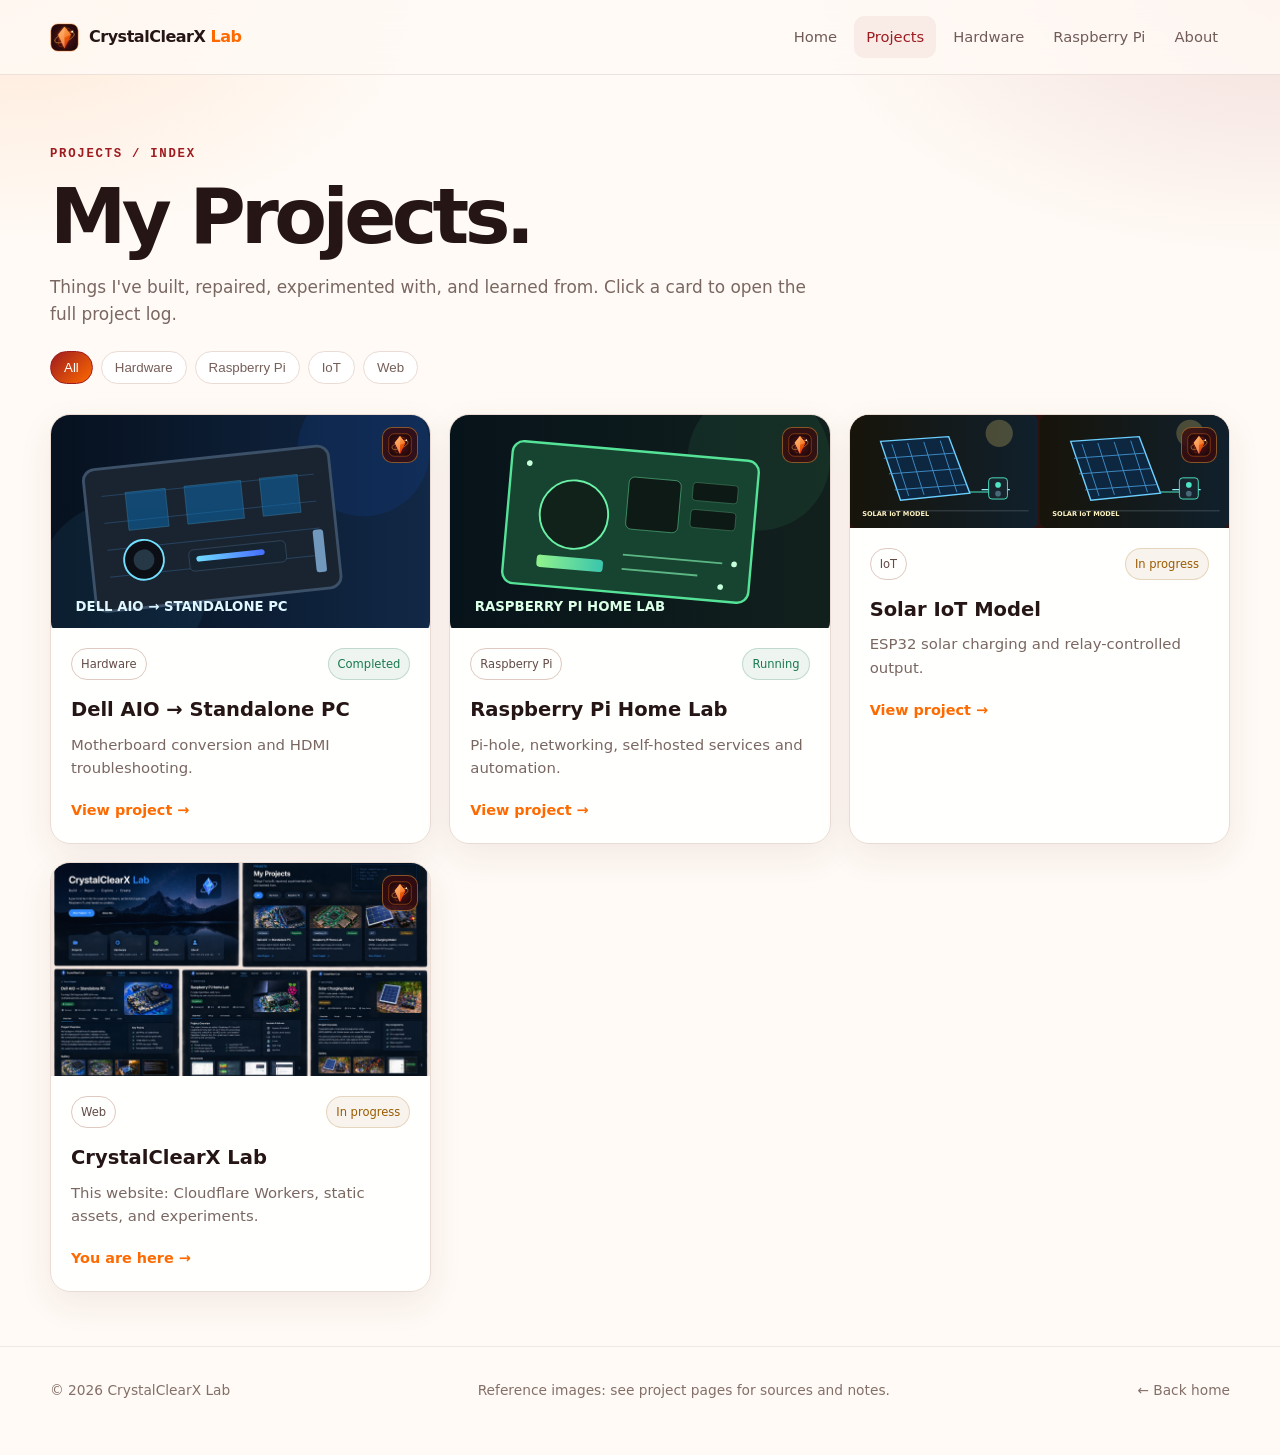
==== commit b3f5e268: "Replace site with CrystalClearX Lab v4" ====
--- a/projects.html
+++ b/projects.html
@@ -3,7 +3,7 @@
 <body><header class="nav"><div class="container nav-inner"><a class="brand" href="index.html"><img src="assets/icon.svg" alt="CrystalClearX icon"><strong>CrystalClearX <span>Lab</span></strong></a><nav><a href="index.html">Home</a><a class="active" href="projects.html">Projects</a><a href="#hardware">Hardware</a><a href="#raspberry-pi">Raspberry Pi</a><a href="index.html#about">About</a></nav><button class="icon-btn mobile-toggle" aria-label="Open menu">☰</button></div></header>
 <main><section class="detail-hero project-index"><div class="container"><p class="eyebrow dark">PROJECTS / INDEX</p><h1 class="detail-title dark-title">My Projects.</h1><p class="detail-copy dark-copy">Things I've built, repaired, experimented with, and learned from. Click a card to open the full project log.</p><div class="filters"><button class="filter active" data-filter="all">All</button><button class="filter" data-filter="hardware" id="hardware">Hardware</button><button class="filter" data-filter="raspberry-pi" id="raspberry-pi">Raspberry Pi</button><button class="filter" data-filter="iot">IoT</button><button class="filter" data-filter="web">Web</button></div>
 <div class="card-grid" id="project-list">
-<a class="card" data-category="hardware" href="projects/dell-aio.html"><div class="card-media"><img src="https://i.ebayimg.com/images/g/mzQAAeSwuBRpSt3C/s-l1600.jpg" alt="Dell Inspiron 5400 / 7700 AIO IPTGL-CL motherboard reference photograph" loading="lazy"></div><div class="card-body"><div class="card-top"><span class="tag">Hardware</span><span class="status done">Completed</span></div><h3>Dell AIO → Standalone PC</h3><p>Motherboard conversion and HDMI troubleshooting.</p><span class="link">View project →</span></div></a>
+<a class="card" data-category="hardware" href="projects/dell-aio.html"><div class="card-media"><img src="https://i.ebayimg.com/images/g/HbkAAOSwxs9jzsC5/s-l1200.png" alt="Dell Inspiron 5400 / 7700 AIO IPTGL-CL motherboard reference photograph" referrerpolicy="no-referrer" loading="lazy"></div><div class="card-body"><div class="card-top"><span class="tag">Hardware</span><span class="status done">Completed</span></div><h3>Dell AIO → Standalone PC</h3><p>Motherboard conversion and HDMI troubleshooting.</p><span class="link">View project →</span></div></a>
 <a class="card" data-category="raspberry-pi" href="projects/raspberry-pi.html"><div class="card-media"><img src="https://upload.wikimedia.org/wikipedia/commons/2/2a/Raspberry_Pi_4_B.png" alt="Raspberry Pi 4 Model B photograph" loading="lazy"></div><div class="card-body"><div class="card-top"><span class="tag">Raspberry Pi</span><span class="status done">Running</span></div><h3>Raspberry Pi Home Lab</h3><p>Pi-hole, networking, self-hosted services and automation.</p><span class="link">View project →</span></div></a>
 <a class="card" data-category="iot" href="projects/solar-iot.html"><div class="card-media dual-photo"><img src="https://upload.wikimedia.org/wikipedia/commons/2/20/ESP32_Espressif_ESP-WROOM-32_Dev_Board.jpg" alt="ESP32 development board photograph" loading="lazy"><img src="https://upload.wikimedia.org/wikipedia/commons/9/96/Solar_panel.jpg" alt="Solar panel photograph" loading="lazy"></div><div class="card-body"><div class="card-top"><span class="tag">IoT</span><span class="status work">In progress</span></div><h3>Solar IoT Model</h3><p>ESP32 solar charging and relay-controlled output.</p><span class="link">View project →</span></div></a>
 <a class="card" data-category="web" href="index.html"><div class="card-media"><img src="assets/design-preview.png" alt="CrystalClearX Lab website design preview" loading="lazy"></div><div class="card-body"><div class="card-top"><span class="tag">Web</span><span class="status work">In progress</span></div><h3>CrystalClearX Lab</h3><p>This website: Cloudflare Workers, static assets, and experiments.</p><span class="link">You are here →</span></div></a>
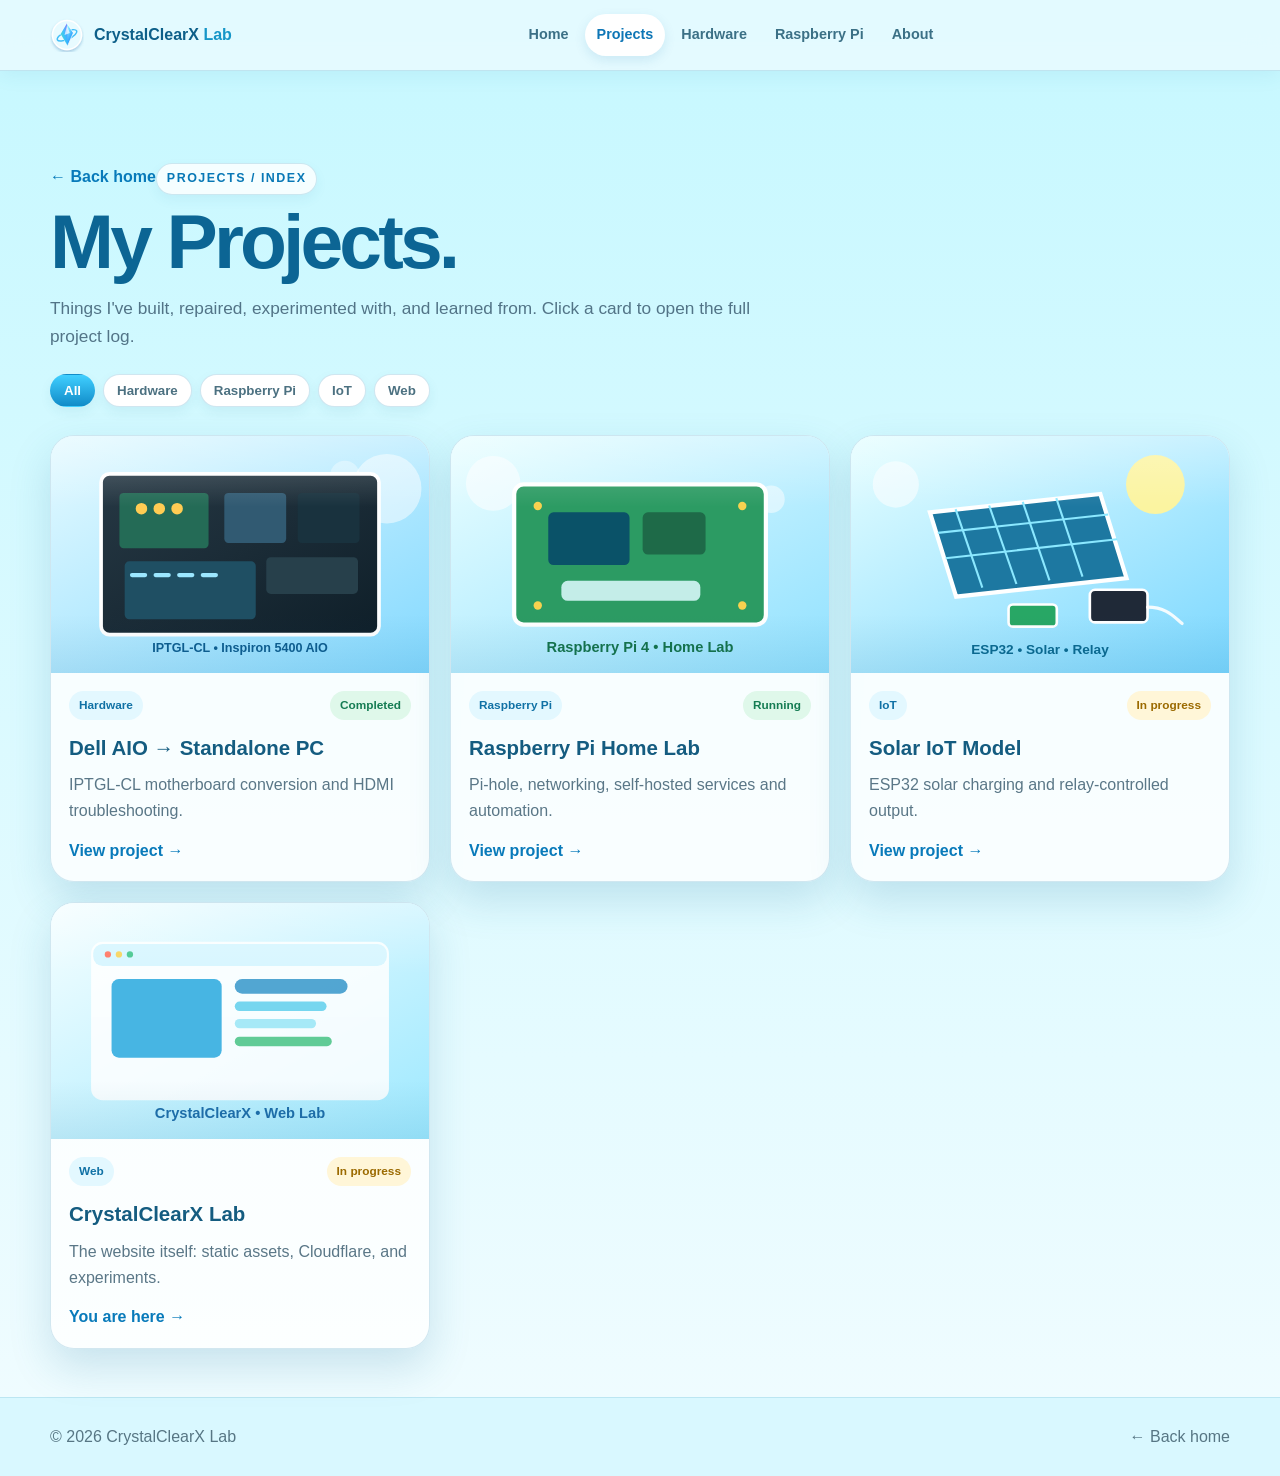
==== commit a1082b4e: "Upgrade CrystalClearX Lab to Frutiger Aero Y2K design" ====
--- a/projects.html
+++ b/projects.html
@@ -1,11 +1,6 @@
-<!DOCTYPE html>
-<html lang="en"><head><meta charset="UTF-8"><meta name="viewport" content="width=device-width, initial-scale=1.0"><meta name="description" content="CrystalClearX Lab project archive."><meta property="og:title" content="Projects — CrystalClearX Lab"><meta property="og:description" content="Hardware, Raspberry Pi, IoT and web experiments."><link rel="icon" href="favicon.svg" type="image/svg+xml"><link rel="stylesheet" href="style.css"><title>Projects — CrystalClearX Lab</title></head>
-<body><header class="nav"><div class="container nav-inner"><a class="brand" href="index.html"><img src="assets/icon.svg" alt="CrystalClearX icon"><strong>CrystalClearX <span>Lab</span></strong></a><nav><a href="index.html">Home</a><a class="active" href="projects.html">Projects</a><a href="#hardware">Hardware</a><a href="#raspberry-pi">Raspberry Pi</a><a href="index.html#about">About</a></nav><button class="icon-btn mobile-toggle" aria-label="Open menu">☰</button></div></header>
-<main><section class="detail-hero project-index"><div class="container"><p class="eyebrow dark">PROJECTS / INDEX</p><h1 class="detail-title dark-title">My Projects.</h1><p class="detail-copy dark-copy">Things I've built, repaired, experimented with, and learned from. Click a card to open the full project log.</p><div class="filters"><button class="filter active" data-filter="all">All</button><button class="filter" data-filter="hardware" id="hardware">Hardware</button><button class="filter" data-filter="raspberry-pi" id="raspberry-pi">Raspberry Pi</button><button class="filter" data-filter="iot">IoT</button><button class="filter" data-filter="web">Web</button></div>
-<div class="card-grid" id="project-list">
-<a class="card" data-category="hardware" href="projects/dell-aio.html"><div class="card-media"><img src="https://i.ebayimg.com/images/g/HbkAAOSwxs9jzsC5/s-l1200.png" alt="Dell Inspiron 5400 / 7700 AIO IPTGL-CL motherboard reference photograph" referrerpolicy="no-referrer" loading="lazy"></div><div class="card-body"><div class="card-top"><span class="tag">Hardware</span><span class="status done">Completed</span></div><h3>Dell AIO → Standalone PC</h3><p>Motherboard conversion and HDMI troubleshooting.</p><span class="link">View project →</span></div></a>
-<a class="card" data-category="raspberry-pi" href="projects/raspberry-pi.html"><div class="card-media"><img src="https://upload.wikimedia.org/wikipedia/commons/2/2a/Raspberry_Pi_4_B.png" alt="Raspberry Pi 4 Model B photograph" loading="lazy"></div><div class="card-body"><div class="card-top"><span class="tag">Raspberry Pi</span><span class="status done">Running</span></div><h3>Raspberry Pi Home Lab</h3><p>Pi-hole, networking, self-hosted services and automation.</p><span class="link">View project →</span></div></a>
-<a class="card" data-category="iot" href="projects/solar-iot.html"><div class="card-media dual-photo"><img src="https://upload.wikimedia.org/wikipedia/commons/2/20/ESP32_Espressif_ESP-WROOM-32_Dev_Board.jpg" alt="ESP32 development board photograph" loading="lazy"><img src="https://upload.wikimedia.org/wikipedia/commons/9/96/Solar_panel.jpg" alt="Solar panel photograph" loading="lazy"></div><div class="card-body"><div class="card-top"><span class="tag">IoT</span><span class="status work">In progress</span></div><h3>Solar IoT Model</h3><p>ESP32 solar charging and relay-controlled output.</p><span class="link">View project →</span></div></a>
-<a class="card" data-category="web" href="index.html"><div class="card-media"><img src="assets/design-preview.png" alt="CrystalClearX Lab website design preview" loading="lazy"></div><div class="card-body"><div class="card-top"><span class="tag">Web</span><span class="status work">In progress</span></div><h3>CrystalClearX Lab</h3><p>This website: Cloudflare Workers, static assets, and experiments.</p><span class="link">You are here →</span></div></a>
-</div></div></section></main>
-<footer class="footer"><div class="container footer-inner"><span>© 2026 CrystalClearX Lab</span><span>Reference images: see project pages for sources and notes.</span><a href="index.html">← Back home</a></div></footer><script src="app.js" defer></script></body></html>
+<!doctype html><html lang="en"><head><meta charset="utf-8"><meta name="viewport" content="width=device-width,initial-scale=1"><meta name="description" content="CrystalClearX Lab project archive."><link rel="icon" href="favicon.svg" type="image/svg+xml"><link rel="stylesheet" href="style.css"><title>Projects — CrystalClearX Lab</title></head><body><header class="nav"><div class="container nav-inner"><a class="brand" href="index.html"><img src="assets/icon.svg" alt="CrystalClearX icon"><strong>CrystalClearX <span>Lab</span></strong></a><nav><a href="index.html">Home</a><a class="active" href="projects.html">Projects</a><a href="#hardware">Hardware</a><a href="#raspberry-pi">Raspberry Pi</a><a href="index.html#about">About</a></nav><div class="nav-actions"><button class="icon-btn mobile-toggle" aria-label="Open menu">☰</button></div></div></header><main><section class="detail-hero project-index"><div class="container"><a class="back" href="index.html">← Back home</a><div class="eyebrow" style="margin-top:18px">PROJECTS / INDEX</div><h1 class="detail-title">My Projects.</h1><p class="detail-copy">Things I've built, repaired, experimented with, and learned from. Click a card to open the full project log.</p><div class="filters"><button class="filter active" data-filter="all">All</button><button class="filter" data-filter="hardware" id="hardware">Hardware</button><button class="filter" data-filter="raspberry-pi" id="raspberry-pi">Raspberry Pi</button><button class="filter" data-filter="iot">IoT</button><button class="filter" data-filter="web">Web</button></div><div class="card-grid" id="project-list">
+<a class="card" data-category="hardware" href="projects/dell-aio.html"><div class="card-media"><img src="assets/thumb-dell.svg" alt="Dell AIO project illustration"></div><div class="card-body"><div class="card-top"><span class="tag">Hardware</span><span class="status done">Completed</span></div><h3>Dell AIO → Standalone PC</h3><p>IPTGL-CL motherboard conversion and HDMI troubleshooting.</p><span class="link">View project →</span></div></a>
+<a class="card" data-category="raspberry-pi" href="projects/raspberry-pi.html"><div class="card-media"><img src="assets/thumb-pi.svg" alt="Raspberry Pi home lab illustration"></div><div class="card-body"><div class="card-top"><span class="tag">Raspberry Pi</span><span class="status done">Running</span></div><h3>Raspberry Pi Home Lab</h3><p>Pi-hole, networking, self-hosted services and automation.</p><span class="link">View project →</span></div></a>
+<a class="card" data-category="iot" href="projects/solar-iot.html"><div class="card-media"><img src="assets/thumb-solar.svg" alt="Solar IoT project illustration"></div><div class="card-body"><div class="card-top"><span class="tag">IoT</span><span class="status work">In progress</span></div><h3>Solar IoT Model</h3><p>ESP32 solar charging and relay-controlled output.</p><span class="link">View project →</span></div></a>
+<a class="card" data-category="web" href="index.html"><div class="card-media"><img src="assets/thumb-web.svg" alt="CrystalClearX Lab website illustration"></div><div class="card-body"><div class="card-top"><span class="tag">Web</span><span class="status work">In progress</span></div><h3>CrystalClearX Lab</h3><p>The website itself: static assets, Cloudflare, and experiments.</p><span class="link">You are here →</span></div></a>
+</div></div></section></main><footer class="footer"><div class="container footer-inner"><span>© 2026 CrystalClearX Lab</span><a href="index.html">← Back home</a></div></footer><script src="app.js" defer></script></body></html>
--- a/style.css
+++ b/style.css
@@ -1,17 +1,7 @@
-*{box-sizing:border-box}
-:root{--bg:#fffaf5;--paper:#ffffff;--ink:#251515;--muted:#735f5b;--line:#eadbd4;--red:#9e1b1f;--red2:#c82920;--orange:#ff6a00;--orange2:#ff9b3d;--deep:#3a0b10;--deep2:#691016;--good:#18794e;--warn:#9a5b00;--shadow:0 18px 60px rgba(77,24,18,.12)}
-html{scroll-behavior:smooth}
-body{margin:0;color:var(--ink);background:radial-gradient(700px 400px at 0% 0%,rgba(255,122,24,.13),transparent 60%),radial-gradient(800px 440px at 100% 0%,rgba(158,27,31,.12),transparent 58%),var(--bg);font-family:Inter,system-ui,-apple-system,BlinkMacSystemFont,"Segoe UI",sans-serif;line-height:1.6}
-a{color:inherit;text-decoration:none}img{max-width:100%;display:block}.container{width:min(1180px,calc(100% - 40px));margin:auto}
-.nav{position:sticky;top:0;z-index:20;border-bottom:1px solid rgba(79,20,17,.10);backdrop-filter:blur(18px);background:rgba(255,250,245,.84)}.nav-inner{height:74px;display:flex;align-items:center;justify-content:space-between;gap:20px}.brand{display:flex;align-items:center;gap:10px;font-weight:800;letter-spacing:-.03em}.brand img{width:29px;height:29px}.brand strong{color:var(--ink)}.brand span{color:var(--orange)}nav{display:flex;align-items:center;gap:5px}nav a{color:#705b57;padding:9px 12px;border-radius:10px;font-size:.92rem}nav a:hover,nav a.active{color:var(--red);background:rgba(158,27,31,.06)}.nav-actions{display:flex;gap:8px}.icon-btn{width:38px;height:38px;border:1px solid var(--line);background:#fff;color:var(--ink);border-radius:11px;cursor:pointer}.mobile-toggle{display:none}
-.hero{position:relative;overflow:hidden;padding:88px 0 94px;color:#fff;background:linear-gradient(135deg,#3a0b10 0%,#741116 54%,#c84318 100%)}.hero::before{content:"";position:absolute;inset:-30%;background:radial-gradient(circle at 68% 26%,rgba(255,174,91,.20),transparent 22%),radial-gradient(circle at 10% 90%,rgba(255,255,255,.08),transparent 24%);pointer-events:none}.hero-noise{position:absolute;inset:0;opacity:.09;background-image:radial-gradient(#fff 1px,transparent 1px);background-size:18px 18px;mask-image:linear-gradient(to bottom,transparent 0%,#000 35%,#000 100%)}.hero-grid{position:relative;display:grid;grid-template-columns:1.1fr .9fr;align-items:center;gap:50px}.eyebrow{font-family:"Space Mono",monospace;font-size:.77rem;letter-spacing:.14em;color:var(--orange);font-weight:800}.eyebrow.dark{color:var(--red)}.eyebrow.white{color:#ffd9b3}.hero h1{font-size:clamp(3.4rem,8vw,6.8rem);line-height:.95;letter-spacing:-.065em;margin:18px 0 24px}.hero h1 span{background:linear-gradient(90deg,#fff9ef,#ffd7a7 55%,#ff9b3d);-webkit-background-clip:text;background-clip:text;color:transparent}.lead{font-size:1.08rem;color:#f7e5dd;max-width:650px}.actions{display:flex;gap:12px;flex-wrap:wrap;margin-top:30px}.button{display:inline-flex;align-items:center;gap:8px;padding:12px 18px;border-radius:12px;border:1px solid rgba(255,255,255,.24);background:rgba(255,255,255,.08);font-weight:750}.button.primary{border-color:#ff9b3d;background:linear-gradient(135deg,#ff7a18,#d52b19);box-shadow:0 12px 30px rgba(255,95,0,.22)}.button.light{color:#fff;background:rgba(255,255,255,.09);border-color:rgba(255,255,255,.38)}.button:hover{transform:translateY(-1px);border-color:#ffbf7a}
-.hero-card{border:1px solid rgba(255,220,188,.22);background:rgba(48,8,11,.62);border-radius:28px;overflow:hidden;box-shadow:0 26px 90px rgba(32,3,5,.35);position:relative}.hero-card::after{content:"";position:absolute;inset:0;background:linear-gradient(145deg,rgba(255,179,71,.11),transparent 45%,rgba(255,255,255,.06));pointer-events:none}.hero-card img{width:100%;aspect-ratio:1.2;object-fit:cover}.hero-card-caption{padding:18px 20px 20px;display:flex;justify-content:space-between;align-items:center;gap:12px}.hero-card-caption strong{display:block}.hero-card-caption small{display:block;color:#efccc0;margin-top:4px}.link{display:inline-flex;gap:7px;color:var(--orange);font-weight:800;font-size:.9rem}.hero .link{color:#ffd29a}
-.stats{display:grid;grid-template-columns:repeat(3,1fr);gap:14px;margin-top:28px}.stat{padding:18px 20px;border:1px solid rgba(255,255,255,.16);background:rgba(255,255,255,.055);border-radius:16px}.stat strong{display:block;font-size:1.3rem}.stat span{color:#e8cfc5;font-size:.85rem}
-.section{padding:90px 0;border-top:1px solid rgba(85,28,22,.08)}.section-light{background:rgba(255,255,255,.70)}.section-red{background:linear-gradient(135deg,#4a0e13,#91191b 55%,#da4c17);color:#fff}.section-head{display:flex;justify-content:space-between;align-items:flex-end;gap:20px;margin-bottom:26px}.section h2{font-size:clamp(2.1rem,4vw,3.5rem);line-height:1.05;letter-spacing:-.045em;margin:8px 0 0}.section-intro{color:var(--muted);max-width:660px}.dark-copy{color:#6c5a56}.white-copy{color:#f7ddd2}.dark-link{color:var(--red)}
-.card-grid{display:grid;grid-template-columns:repeat(3,1fr);gap:18px}.card{background:rgba(255,255,255,.95);border:1px solid var(--line);border-radius:20px;overflow:hidden;box-shadow:0 12px 34px rgba(90,30,22,.08);transition:.22s ease}.card:hover{transform:translateY(-5px);border-color:#e2b9a1;box-shadow:0 20px 50px rgba(90,30,22,.14)}.card-media{position:relative;overflow:hidden;background:#f2e6df}.card-media img{width:100%;aspect-ratio:16/9;object-fit:cover}.card-media.dual-photo{display:grid;grid-template-columns:1fr 1fr;gap:2px;background:#2d1110}.card-media.dual-photo img{height:100%;aspect-ratio:auto;object-fit:cover}.card-media::after{content:"";position:absolute;right:12px;top:12px;width:34px;height:34px;border-radius:10px;background:rgba(57,10,13,.80) url("assets/icon.svg") center/24px 24px no-repeat;border:1px solid rgba(255,179,71,.42);backdrop-filter:blur(8px)}.card-body{padding:20px}.card-top{display:flex;justify-content:space-between;align-items:center;gap:10px}.tag,.status{font-size:.72rem;border-radius:999px;padding:6px 9px;border:1px solid #dfc9c0;color:#634b46}.status.done{color:var(--good);border-color:rgba(24,121,78,.22);background:rgba(24,121,78,.07)}.status.work{color:var(--warn);border-color:rgba(154,91,0,.20);background:rgba(154,91,0,.07)}.card h3{margin:14px 0 8px;font-size:1.22rem}.card p{color:#7a6762;margin:0 0 16px;font-size:.93rem}
-.filters{display:flex;gap:8px;flex-wrap:wrap;margin:22px 0 30px}.filter{border:1px solid var(--line);background:#fff;color:#765f59;padding:8px 13px;border-radius:999px;cursor:pointer}.filter.active,.filter:hover{color:#fff;border-color:var(--red);background:linear-gradient(135deg,var(--red),var(--orange))}
-.detail-hero{padding:58px 0 36px}.project-index{padding-bottom:54px}.back{color:#795f58;font-size:.9rem}.detail-grid{display:grid;grid-template-columns:1.15fr .85fr;gap:28px;align-items:start}.detail-split{display:grid;grid-template-columns:1fr 1fr;gap:14px}.detail-title{font-size:clamp(2.6rem,6vw,5.4rem);letter-spacing:-.06em;line-height:.98;margin:14px 0 20px}.dark-title{color:var(--ink)}.detail-copy{color:#7a6762;font-size:1.06rem;max-width:760px}.meta{display:flex;gap:8px;flex-wrap:wrap;margin:22px 0}.chip{border:1px solid var(--line);border-radius:999px;padding:7px 10px;color:#735d57;font-size:.78rem;background:#fff}.detail-image{border:1px solid var(--line);background:#fff;border-radius:22px;overflow:hidden;box-shadow:var(--shadow)}.detail-image img{width:100%;display:block;max-height:520px;object-fit:cover}.photo-frame img{background:#f0e6e0}.panel{border:1px solid rgba(255,255,255,.12);border-radius:20px;background:rgba(42,8,11,.30);padding:24px}.light-panel{background:#fff;border-color:var(--line);box-shadow:0 10px 28px rgba(90,30,22,.06)}.panel h3{margin-top:0}.checklist{display:grid;gap:10px}.check{display:flex;gap:9px;color:#553f3b}.check::before{content:"✓";color:var(--good);font-weight:900}.muted-dark{color:#7b6761}.content-grid{display:grid;grid-template-columns:minmax(0,1fr) 300px;gap:22px}.gallery{display:grid;grid-template-columns:repeat(2,1fr);gap:12px}.gallery img{width:100%;aspect-ratio:1.25;object-fit:cover;border-radius:14px;border:1px solid var(--line);background:#f4e9e2}.notice{border-left:3px solid var(--orange);padding:12px 14px;background:rgba(255,106,0,.06);color:#6d5047;border-radius:0 12px 12px 0}.photo-credit{font-size:.76rem;max-width:680px}.footer{padding:32px 0 54px;color:#846f68;border-top:1px solid rgba(85,28,22,.08);font-size:.86rem;background:#fffaf5}.footer-inner{display:flex;justify-content:space-between;gap:20px;flex-wrap:wrap}.mono{font-family:"Space Mono",monospace}.photo-band{display:grid;grid-template-columns:1fr 1fr;gap:50px;align-items:center}.photo-stack{display:grid;grid-template-columns:1.2fr .8fr;gap:14px;align-items:end}.photo-stack img{width:100%;height:330px;object-fit:cover;border-radius:22px;border:1px solid rgba(255,215,185,.24);box-shadow:0 18px 45px rgba(36,3,5,.25)}.photo-stack img:last-child{height:240px}
-.mobile-toggle{display:none}
-[data-hidden="true"]{display:none!important}
-@media(max-width:900px){.hero-grid,.detail-grid,.content-grid,.photo-band{grid-template-columns:1fr}.hero-card{max-width:720px}.card-grid{grid-template-columns:1fr 1fr}.gallery{grid-template-columns:1fr 1fr}.photo-stack{max-width:720px}}
-@media(max-width:720px){.container{width:min(100% - 28px,1180px)}.mobile-toggle{display:block}.nav-inner{height:66px}.nav nav{display:none;position:absolute;left:14px;right:14px;top:62px;padding:8px;border:1px solid var(--line);border-radius:16px;background:rgba(255,250,245,.98);box-shadow:var(--shadow);flex-direction:column;align-items:stretch}.nav.open nav{display:flex}nav a{padding:11px 13px}.hero{padding:62px 0}.hero h1{font-size:clamp(3rem,16vw,5rem)}.stats,.card-grid,.gallery,.detail-split{grid-template-columns:1fr}.section{padding:72px 0}.section-head{align-items:flex-start;flex-direction:column}.detail-title{font-size:clamp(2.6rem,13vw,4rem)}.hero-card-caption{align-items:flex-start;flex-direction:column}.photo-stack{grid-template-columns:1fr}.photo-stack img,.photo-stack img:last-child{height:260px}}
+*{box-sizing:border-box}html{scroll-behavior:smooth}body{margin:0;font-family:Tahoma,"Segoe UI",Arial,sans-serif;color:#16435b;background:linear-gradient(180deg,#bdf4ff 0,#f4ffff 34%,#effcff 100%);line-height:1.6}a{color:inherit;text-decoration:none}img{max-width:100%;display:block}.container{width:min(1180px,calc(100% - 32px));margin:auto}
+:root{--sky:#5bd5ff;--blue:#148ed0;--blue2:#0f6bb1;--aqua:#32d7c1;--green:#43bf8d;--white:#ffffff;--glass:rgba(255,255,255,.75);--line:rgba(67,157,198,.28);--ink:#16435b;--muted:#54778a;--shadow:0 18px 42px rgba(27,116,153,.18);--deep:#0e629e}
+.nav{position:sticky;top:0;z-index:30;background:rgba(237,252,255,.78);backdrop-filter:blur(16px);border-bottom:1px solid rgba(60,144,184,.22);box-shadow:0 5px 18px rgba(36,125,160,.08)}.nav-inner{height:70px;display:flex;align-items:center;justify-content:space-between;gap:18px}.brand{display:flex;align-items:center;gap:10px;font-weight:800;color:#0d5f89}.brand img{width:34px;height:34px}.brand span{color:#1596c8}.nav nav{display:flex;align-items:center;gap:4px}.nav nav a{padding:9px 12px;border-radius:999px;color:#3b7086;font-weight:700;font-size:.9rem}.nav nav a:hover,.nav nav a.active{background:#fff;color:#0e76b6;box-shadow:0 4px 12px rgba(15,110,165,.12)}.nav-actions{display:flex;gap:8px}.icon-btn{width:38px;height:38px;border:1px solid var(--line);border-radius:50%;background:#fff;color:#1676af;cursor:pointer;box-shadow:0 6px 14px rgba(17,103,145,.09)}.mobile-toggle{display:none}
+.hero{position:relative;overflow:hidden;min-height:680px;padding:88px 0 72px;background-image:linear-gradient(90deg,rgba(221,251,255,.96) 0%,rgba(221,251,255,.86) 38%,rgba(221,251,255,.22) 72%,rgba(221,251,255,0) 100%),url('assets/frutiger-aero-reference.png');background-size:cover;background-position:center right}.hero:before{content:"";position:absolute;inset:0;background:radial-gradient(circle at 14% 24%,rgba(255,255,255,.92) 0 6%,transparent 7%),radial-gradient(circle at 80% 22%,rgba(255,255,255,.35) 0 2%,transparent 3%);pointer-events:none}.hero-grid{position:relative;display:grid;grid-template-columns:1.02fr .98fr;align-items:center;gap:40px}.hero-copy{max-width:640px}.eyebrow{display:inline-block;font-size:.78rem;letter-spacing:.12em;font-weight:900;color:#0878b6;padding:5px 10px;border-radius:999px;background:rgba(255,255,255,.8);border:1px solid rgba(14,126,174,.18);box-shadow:0 5px 12px rgba(44,130,163,.07)}.eyebrow.green{color:#157a5a}.hero h1{margin:18px 0 18px;font-size:clamp(3.4rem,8vw,6.3rem);line-height:.92;letter-spacing:-.06em;color:#0c6a9e;text-shadow:0 5px 0 rgba(255,255,255,.75)}.hero h1 span{color:#1ba8d3}.lead{max-width:600px;font-size:1.12rem;color:#315f73}.actions{display:flex;gap:12px;flex-wrap:wrap;margin-top:28px}.button{display:inline-flex;align-items:center;gap:8px;padding:12px 18px;border-radius:999px;border:2px solid rgba(255,255,255,.9);font-weight:900;box-shadow:0 10px 18px rgba(16,112,160,.14),inset 0 2px 0 rgba(255,255,255,.8);transition:.18s ease}.button:hover{transform:translateY(-2px)}.button.primary{color:#fff;background:linear-gradient(180deg,#40cbff,#138bca)}.button.secondary{color:#0c6a9e;background:linear-gradient(180deg,#fff,#dff9ff)}.stats{display:grid;grid-template-columns:repeat(3,1fr);gap:12px;margin-top:32px}.stat{padding:14px 15px;background:rgba(255,255,255,.72);border:1px solid rgba(59,151,191,.22);border-radius:18px;box-shadow:0 12px 28px rgba(35,119,151,.1)}.stat strong{display:block;font-size:1.35rem;color:#0e76b6}.stat span{display:block;color:#567789;font-size:.82rem}.hero-card{position:relative;padding:14px;border-radius:30px;background:rgba(255,255,255,.6);border:1px solid rgba(255,255,255,.95);box-shadow:0 20px 44px rgba(31,118,153,.18)}.hero-card:after{content:"";position:absolute;right:24px;top:18px;width:48px;height:20px;background:rgba(255,255,255,.55);border-radius:50%;transform:rotate(-18deg);filter:blur(2px)}.hero-card img{width:100%;aspect-ratio:4/3;object-fit:cover;border-radius:20px;border:3px solid #fff;background:#d7f7ff}.hero-card-caption{display:flex;justify-content:space-between;gap:18px;align-items:end;padding:18px 6px 4px}.hero-card-caption strong{display:block;color:#0f6a96;font-size:1.12rem}.hero-card-caption small{color:#5b7d8e}.link{color:#087aba;font-weight:900}.link:hover{text-decoration:underline}
+.section{padding:78px 0}.section-light{background:linear-gradient(180deg,#f7ffff,#eafbff)}.section-aqua{background:linear-gradient(180deg,#bff5ff,#dffcff)}.section-head{display:flex;align-items:end;justify-content:space-between;gap:20px}.section h2{margin:8px 0 8px;font-size:clamp(2.2rem,4vw,3.4rem);line-height:1.05;color:#105e86;letter-spacing:-.04em}.section-intro{max-width:760px;color:#557688}.card-grid{display:grid;grid-template-columns:repeat(3,1fr);gap:20px}.card{background:rgba(255,255,255,.8);border:1px solid rgba(75,156,190,.24);border-radius:24px;overflow:hidden;box-shadow:var(--shadow);transition:.2s ease;display:flex;flex-direction:column}.card:hover{transform:translateY(-5px);box-shadow:0 25px 50px rgba(29,113,151,.22)}.card[data-hidden="true"]{display:none}.card-media{position:relative;background:#d9f7ff;aspect-ratio:16/10;overflow:hidden}.card-media img{width:100%;height:100%;object-fit:cover}.card-media:after{content:"";position:absolute;inset:0;background:linear-gradient(180deg,rgba(255,255,255,.28),transparent 30%,transparent 75%,rgba(0,75,123,.08))}.card-body{padding:18px}.card-top{display:flex;justify-content:space-between;gap:8px;align-items:center}.tag,.status,.chip{display:inline-flex;align-items:center;padding:5px 10px;border-radius:999px;font-size:.74rem;font-weight:900}.tag{background:#e3f8ff;color:#1071a5}.status.done{background:#dff8ea;color:#157c53}.status.work{background:#fff6d8;color:#9b6a00}.card h3{margin:12px 0 8px;font-size:1.28rem;color:#145c80}.card p{margin:0 0 14px;color:#5a7787}.dual-photo{display:grid;grid-template-columns:1fr 1fr;gap:4px}.dual-photo img{width:100%;height:100%;object-fit:cover}.photo-band{display:grid;grid-template-columns:1.08fr .92fr;align-items:center;gap:36px}.aero-callout{background:linear-gradient(135deg,#e9ffff,#fff);border:1px solid rgba(64,154,193,.25);border-radius:28px;padding:28px;box-shadow:var(--shadow)}.aero-callout h3{margin-top:0;color:#10638d}.bubble-row{display:flex;gap:14px;align-items:end;flex-wrap:wrap;margin-top:18px}.bubble{border-radius:50%;background:radial-gradient(circle at 30% 25%,#fff,rgba(255,255,255,.28) 35%,rgba(100,220,255,.2) 60%,rgba(0,150,220,.08) 100%);border:2px solid rgba(255,255,255,.9);box-shadow:inset -8px -10px 18px rgba(55,167,207,.12),0 10px 24px rgba(48,144,179,.12)}.b1{width:44px;height:44px}.b2{width:74px;height:74px}.b3{width:28px;height:28px}.detail-grid{display:grid;grid-template-columns:1.08fr .92fr;gap:28px}.panel{background:rgba(255,255,255,.82);border:1px solid rgba(79,158,190,.24);border-radius:24px;padding:24px;box-shadow:var(--shadow)}.detail-hero{padding:74px 0 48px;background:linear-gradient(180deg,#c8f8ff,#effcff)}.detail-title{margin:10px 0 16px;font-size:clamp(2.8rem,6vw,5.2rem);line-height:.95;letter-spacing:-.05em;color:#0c6594}.detail-copy{font-size:1.08rem;color:#527487;max-width:720px}.meta{display:flex;gap:8px;flex-wrap:wrap;margin-top:18px}.chip{background:#fff;color:#1571a4;border:1px solid rgba(65,151,188,.18)}.detail-image{background:#dffaff;border-radius:26px;padding:12px;border:1px solid rgba(65,151,188,.22);box-shadow:var(--shadow)}.detail-image img{width:100%;border-radius:18px;aspect-ratio:4/3;object-fit:cover;background:#d7f8ff}.content-grid{display:grid;grid-template-columns:1fr 280px;gap:20px}.checklist{display:grid;gap:10px}.check{background:#effcff;border:1px solid rgba(55,159,190,.17);padding:11px 13px;border-radius:14px;color:#3c6a7c}.check:before{content:"✦";color:#18a97a;margin-right:8px}.filters{display:flex;gap:8px;flex-wrap:wrap;margin:24px 0 28px}.filter{border:1px solid rgba(59,151,191,.24);background:#fff;color:#4c7181;border-radius:999px;padding:8px 13px;font-weight:800;cursor:pointer;box-shadow:0 5px 12px rgba(38,117,146,.08)}.filter.active,.filter:hover{color:#fff;background:linear-gradient(180deg,#40cfff,#118bc8);border-color:transparent}.project-index{min-height:calc(100vh - 70px)}.back{color:#087aba;font-weight:900}.footer{padding:26px 0;background:#d9f8ff;border-top:1px solid rgba(57,148,182,.18);color:#577684}.footer-inner{display:flex;justify-content:space-between;gap:16px;flex-wrap:wrap}.mono{font-family:ui-monospace,SFMono-Regular,Menlo,monospace}.credit{font-size:.84rem;color:#698594}.mobile-toggle{display:none}
+@media(max-width:900px){.hero{min-height:auto;padding:64px 0}.hero-grid,.detail-grid,.photo-band,.content-grid{grid-template-columns:1fr}.hero-card{max-width:680px}.card-grid{grid-template-columns:repeat(2,1fr)}.nav nav{display:none}.mobile-toggle{display:block}.nav.open nav{position:absolute;top:70px;left:16px;right:16px;display:flex;flex-direction:column;align-items:stretch;background:rgba(248,255,255,.96);padding:10px;border:1px solid rgba(60,145,184,.2);border-radius:18px;box-shadow:var(--shadow)}.nav.open nav a{display:block}.stats{grid-template-columns:1fr}}
+@media(max-width:620px){.container{width:min(100% - 22px,1180px)}.hero{background-image:linear-gradient(180deg,rgba(231,252,255,.94),rgba(231,252,255,.78)),url('assets/frutiger-aero-reference.png');background-position:center}.hero h1{font-size:clamp(3rem,17vw,4.4rem)}.section{padding:60px 0}.card-grid{grid-template-columns:1fr}.section-head{align-items:start;flex-direction:column}.hero-card-caption{flex-direction:column;align-items:start}.detail-title{font-size:clamp(2.6rem,14vw,4rem)}.footer-inner{flex-direction:column}.detail-hero{padding:58px 0 36px}}
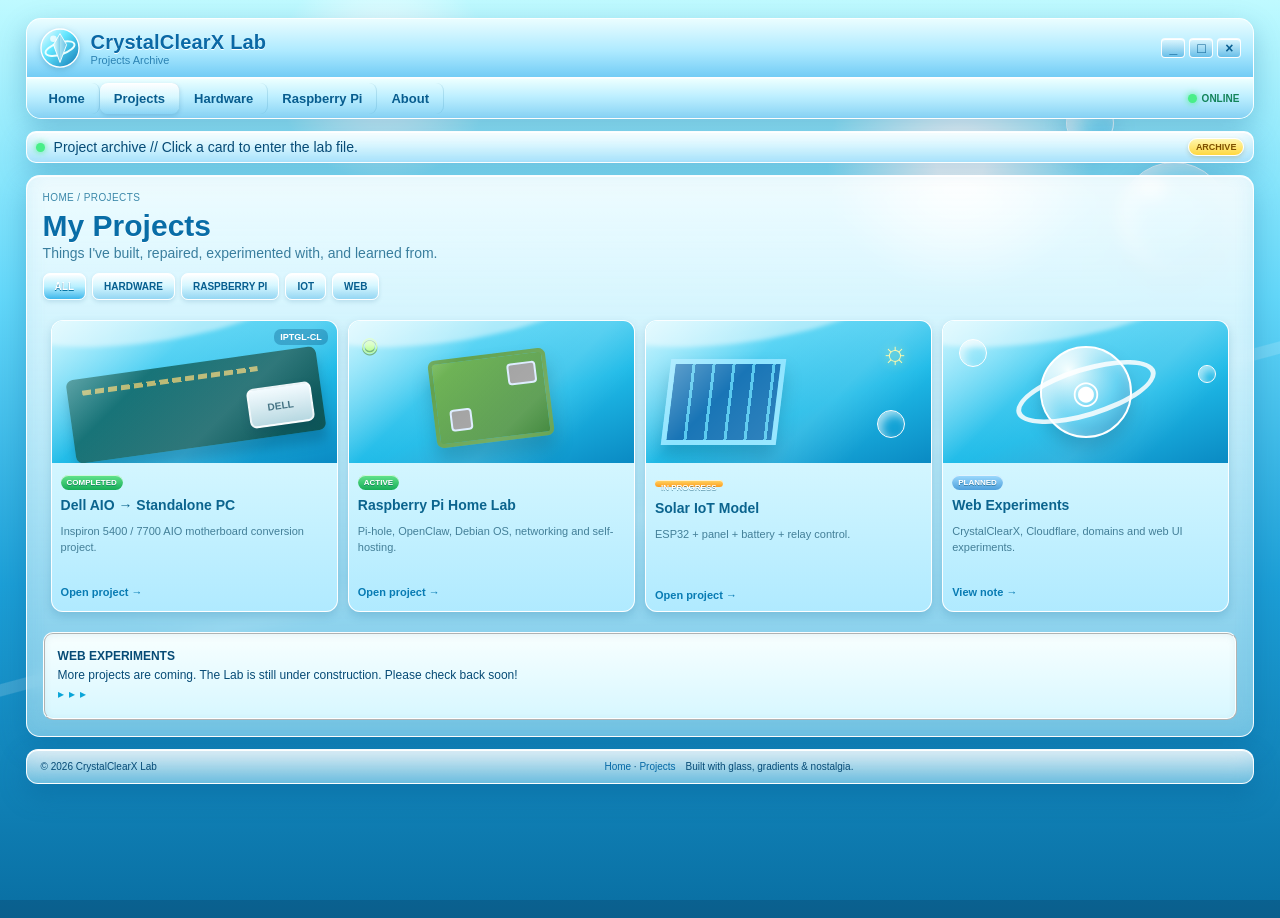
==== commit bd0cd60a: "More 90s features added" ====
--- a/projects.html
+++ b/projects.html
@@ -1,6 +1,15 @@
-<!doctype html><html lang="en"><head><meta charset="utf-8"><meta name="viewport" content="width=device-width,initial-scale=1"><meta name="description" content="CrystalClearX Lab project archive."><link rel="icon" href="favicon.svg" type="image/svg+xml"><link rel="stylesheet" href="style.css"><title>Projects — CrystalClearX Lab</title></head><body><header class="nav"><div class="container nav-inner"><a class="brand" href="index.html"><img src="assets/icon.svg" alt="CrystalClearX icon"><strong>CrystalClearX <span>Lab</span></strong></a><nav><a href="index.html">Home</a><a class="active" href="projects.html">Projects</a><a href="#hardware">Hardware</a><a href="#raspberry-pi">Raspberry Pi</a><a href="index.html#about">About</a></nav><div class="nav-actions"><button class="icon-btn mobile-toggle" aria-label="Open menu">☰</button></div></div></header><main><section class="detail-hero project-index"><div class="container"><a class="back" href="index.html">← Back home</a><div class="eyebrow" style="margin-top:18px">PROJECTS / INDEX</div><h1 class="detail-title">My Projects.</h1><p class="detail-copy">Things I've built, repaired, experimented with, and learned from. Click a card to open the full project log.</p><div class="filters"><button class="filter active" data-filter="all">All</button><button class="filter" data-filter="hardware" id="hardware">Hardware</button><button class="filter" data-filter="raspberry-pi" id="raspberry-pi">Raspberry Pi</button><button class="filter" data-filter="iot">IoT</button><button class="filter" data-filter="web">Web</button></div><div class="card-grid" id="project-list">
-<a class="card" data-category="hardware" href="projects/dell-aio.html"><div class="card-media"><img src="assets/thumb-dell.svg" alt="Dell AIO project illustration"></div><div class="card-body"><div class="card-top"><span class="tag">Hardware</span><span class="status done">Completed</span></div><h3>Dell AIO → Standalone PC</h3><p>IPTGL-CL motherboard conversion and HDMI troubleshooting.</p><span class="link">View project →</span></div></a>
-<a class="card" data-category="raspberry-pi" href="projects/raspberry-pi.html"><div class="card-media"><img src="assets/thumb-pi.svg" alt="Raspberry Pi home lab illustration"></div><div class="card-body"><div class="card-top"><span class="tag">Raspberry Pi</span><span class="status done">Running</span></div><h3>Raspberry Pi Home Lab</h3><p>Pi-hole, networking, self-hosted services and automation.</p><span class="link">View project →</span></div></a>
-<a class="card" data-category="iot" href="projects/solar-iot.html"><div class="card-media"><img src="assets/thumb-solar.svg" alt="Solar IoT project illustration"></div><div class="card-body"><div class="card-top"><span class="tag">IoT</span><span class="status work">In progress</span></div><h3>Solar IoT Model</h3><p>ESP32 solar charging and relay-controlled output.</p><span class="link">View project →</span></div></a>
-<a class="card" data-category="web" href="index.html"><div class="card-media"><img src="assets/thumb-web.svg" alt="CrystalClearX Lab website illustration"></div><div class="card-body"><div class="card-top"><span class="tag">Web</span><span class="status work">In progress</span></div><h3>CrystalClearX Lab</h3><p>The website itself: static assets, Cloudflare, and experiments.</p><span class="link">You are here →</span></div></a>
-</div></div></section></main><footer class="footer"><div class="container footer-inner"><span>© 2026 CrystalClearX Lab</span><a href="index.html">← Back home</a></div></footer><script src="app.js" defer></script></body></html>
+<!doctype html>
+<html lang="en"><head><meta charset="utf-8"><meta name="viewport" content="width=device-width,initial-scale=1"><title>CrystalClearX Lab — Projects</title><link rel="icon" href="/favicon.svg"><link rel="stylesheet" href="/style.css"></head>
+<body><div class="aero-sky"></div><div class="bubble bubble-a"></div><div class="bubble bubble-b"></div>
+<div class="site-shell">
+<header class="top-window aero-glass"><div class="titlebar"><div class="brand-line"><img src="/assets/logo.svg" class="brand-icon" alt="CrystalClearX icon"><div><div class="brand-name">CrystalClearX Lab</div><div class="brand-sub">Projects Archive</div></div></div><div class="window-buttons"><span>_</span><span>□</span><span>×</span></div></div><nav class="menu-bar"><a class="menu-item" href="/">Home</a><a class="menu-item active" href="/projects.html">Projects</a><a class="menu-item" href="/projects/dell-aio.html">Hardware</a><a class="menu-item" href="/projects/raspberry-pi.html">Raspberry Pi</a><a class="menu-item" href="/#about">About</a><span class="menu-spacer"></span><span class="tiny-led"></span><span class="menu-note">ONLINE</span></nav></header>
+<div class="announcement aero-panel"><span class="led-dot"></span><div class="ticker"><div>Project archive // Click a card to enter the lab file.</div></div><span class="new-badge">ARCHIVE</span></div>
+<main class="projects-page aero-panel content-panel"><div class="crumb">HOME / PROJECTS</div><h1>My Projects</h1><p class="page-lead">Things I've built, repaired, experimented with, and learned from.</p><div class="filter-bar"><button class="filter active" data-filter="all">ALL</button><button class="filter" data-filter="hardware">HARDWARE</button><button class="filter" data-filter="raspberry">RASPBERRY PI</button><button class="filter" data-filter="iot">IOT</button><button class="filter" data-filter="web">WEB</button></div>
+<div class="project-grid large-projects">
+<a class="project-card filter-card" data-category="hardware" href="/projects/dell-aio.html"><div class="project-art art-dell"><span class="art-label">IPTGL-CL</span><div class="pcb"></div><div class="chip">DELL</div><div class="gloss"></div></div><div class="project-body"><span class="status done">COMPLETED</span><h3>Dell AIO → Standalone PC</h3><p>Inspiron 5400 / 7700 AIO motherboard conversion project.</p><span class="more">Open project →</span></div></a>
+<a class="project-card filter-card" data-category="raspberry" href="/projects/raspberry-pi.html"><div class="project-art art-pi"><span class="berry">◉</span><div class="pi-board"></div><div class="gloss"></div></div><div class="project-body"><span class="status done">ACTIVE</span><h3>Raspberry Pi Home Lab</h3><p>Pi-hole, OpenClaw, Debian OS, networking and self-hosting.</p><span class="more">Open project →</span></div></a>
+<a class="project-card filter-card" data-category="iot" href="/projects/solar-iot.html"><div class="project-art art-solar"><div class="sun">☼</div><div class="panel-grid"></div><div class="bubble-small"></div><div class="gloss"></div></div><div class="project-body"><span class="status progress">IN PROGRESS</span><h3>Solar IoT Model</h3><p>ESP32 + panel + battery + relay control.</p><span class="more">Open project →</span></div></a>
+<a class="project-card filter-card" data-category="web" href="#web-note"><div class="project-art art-web"><div class="globe-mini">◉</div><div class="orbit-mini"></div><div class="bubble-small one"></div><div class="bubble-small two"></div><div class="gloss"></div></div><div class="project-body"><span class="status planned">PLANNED</span><h3>Web Experiments</h3><p>CrystalClearX, Cloudflare, domains and web UI experiments.</p><span class="more">View note →</span></div></a>
+</div>
+<div id="web-note" class="retro-note"><b>WEB EXPERIMENTS</b><br>More projects are coming. The Lab is still under construction. Please check back soon!<br><span>▸▸▸</span></div>
+</main><footer class="footer aero-glass"><div>© 2026 CrystalClearX Lab</div><div><a href="/">Home</a> · <a href="/projects.html">Projects</a></div><div>Built with glass, gradients &amp; nostalgia.</div></footer></div><script src="/app.js"></script></body></html>
--- a/style.css
+++ b/style.css
@@ -1,7 +1,22 @@
-*{box-sizing:border-box}html{scroll-behavior:smooth}body{margin:0;font-family:Tahoma,"Segoe UI",Arial,sans-serif;color:#16435b;background:linear-gradient(180deg,#bdf4ff 0,#f4ffff 34%,#effcff 100%);line-height:1.6}a{color:inherit;text-decoration:none}img{max-width:100%;display:block}.container{width:min(1180px,calc(100% - 32px));margin:auto}
-:root{--sky:#5bd5ff;--blue:#148ed0;--blue2:#0f6bb1;--aqua:#32d7c1;--green:#43bf8d;--white:#ffffff;--glass:rgba(255,255,255,.75);--line:rgba(67,157,198,.28);--ink:#16435b;--muted:#54778a;--shadow:0 18px 42px rgba(27,116,153,.18);--deep:#0e629e}
-.nav{position:sticky;top:0;z-index:30;background:rgba(237,252,255,.78);backdrop-filter:blur(16px);border-bottom:1px solid rgba(60,144,184,.22);box-shadow:0 5px 18px rgba(36,125,160,.08)}.nav-inner{height:70px;display:flex;align-items:center;justify-content:space-between;gap:18px}.brand{display:flex;align-items:center;gap:10px;font-weight:800;color:#0d5f89}.brand img{width:34px;height:34px}.brand span{color:#1596c8}.nav nav{display:flex;align-items:center;gap:4px}.nav nav a{padding:9px 12px;border-radius:999px;color:#3b7086;font-weight:700;font-size:.9rem}.nav nav a:hover,.nav nav a.active{background:#fff;color:#0e76b6;box-shadow:0 4px 12px rgba(15,110,165,.12)}.nav-actions{display:flex;gap:8px}.icon-btn{width:38px;height:38px;border:1px solid var(--line);border-radius:50%;background:#fff;color:#1676af;cursor:pointer;box-shadow:0 6px 14px rgba(17,103,145,.09)}.mobile-toggle{display:none}
-.hero{position:relative;overflow:hidden;min-height:680px;padding:88px 0 72px;background-image:linear-gradient(90deg,rgba(221,251,255,.96) 0%,rgba(221,251,255,.86) 38%,rgba(221,251,255,.22) 72%,rgba(221,251,255,0) 100%),url('assets/frutiger-aero-reference.png');background-size:cover;background-position:center right}.hero:before{content:"";position:absolute;inset:0;background:radial-gradient(circle at 14% 24%,rgba(255,255,255,.92) 0 6%,transparent 7%),radial-gradient(circle at 80% 22%,rgba(255,255,255,.35) 0 2%,transparent 3%);pointer-events:none}.hero-grid{position:relative;display:grid;grid-template-columns:1.02fr .98fr;align-items:center;gap:40px}.hero-copy{max-width:640px}.eyebrow{display:inline-block;font-size:.78rem;letter-spacing:.12em;font-weight:900;color:#0878b6;padding:5px 10px;border-radius:999px;background:rgba(255,255,255,.8);border:1px solid rgba(14,126,174,.18);box-shadow:0 5px 12px rgba(44,130,163,.07)}.eyebrow.green{color:#157a5a}.hero h1{margin:18px 0 18px;font-size:clamp(3.4rem,8vw,6.3rem);line-height:.92;letter-spacing:-.06em;color:#0c6a9e;text-shadow:0 5px 0 rgba(255,255,255,.75)}.hero h1 span{color:#1ba8d3}.lead{max-width:600px;font-size:1.12rem;color:#315f73}.actions{display:flex;gap:12px;flex-wrap:wrap;margin-top:28px}.button{display:inline-flex;align-items:center;gap:8px;padding:12px 18px;border-radius:999px;border:2px solid rgba(255,255,255,.9);font-weight:900;box-shadow:0 10px 18px rgba(16,112,160,.14),inset 0 2px 0 rgba(255,255,255,.8);transition:.18s ease}.button:hover{transform:translateY(-2px)}.button.primary{color:#fff;background:linear-gradient(180deg,#40cbff,#138bca)}.button.secondary{color:#0c6a9e;background:linear-gradient(180deg,#fff,#dff9ff)}.stats{display:grid;grid-template-columns:repeat(3,1fr);gap:12px;margin-top:32px}.stat{padding:14px 15px;background:rgba(255,255,255,.72);border:1px solid rgba(59,151,191,.22);border-radius:18px;box-shadow:0 12px 28px rgba(35,119,151,.1)}.stat strong{display:block;font-size:1.35rem;color:#0e76b6}.stat span{display:block;color:#567789;font-size:.82rem}.hero-card{position:relative;padding:14px;border-radius:30px;background:rgba(255,255,255,.6);border:1px solid rgba(255,255,255,.95);box-shadow:0 20px 44px rgba(31,118,153,.18)}.hero-card:after{content:"";position:absolute;right:24px;top:18px;width:48px;height:20px;background:rgba(255,255,255,.55);border-radius:50%;transform:rotate(-18deg);filter:blur(2px)}.hero-card img{width:100%;aspect-ratio:4/3;object-fit:cover;border-radius:20px;border:3px solid #fff;background:#d7f7ff}.hero-card-caption{display:flex;justify-content:space-between;gap:18px;align-items:end;padding:18px 6px 4px}.hero-card-caption strong{display:block;color:#0f6a96;font-size:1.12rem}.hero-card-caption small{color:#5b7d8e}.link{color:#087aba;font-weight:900}.link:hover{text-decoration:underline}
-.section{padding:78px 0}.section-light{background:linear-gradient(180deg,#f7ffff,#eafbff)}.section-aqua{background:linear-gradient(180deg,#bff5ff,#dffcff)}.section-head{display:flex;align-items:end;justify-content:space-between;gap:20px}.section h2{margin:8px 0 8px;font-size:clamp(2.2rem,4vw,3.4rem);line-height:1.05;color:#105e86;letter-spacing:-.04em}.section-intro{max-width:760px;color:#557688}.card-grid{display:grid;grid-template-columns:repeat(3,1fr);gap:20px}.card{background:rgba(255,255,255,.8);border:1px solid rgba(75,156,190,.24);border-radius:24px;overflow:hidden;box-shadow:var(--shadow);transition:.2s ease;display:flex;flex-direction:column}.card:hover{transform:translateY(-5px);box-shadow:0 25px 50px rgba(29,113,151,.22)}.card[data-hidden="true"]{display:none}.card-media{position:relative;background:#d9f7ff;aspect-ratio:16/10;overflow:hidden}.card-media img{width:100%;height:100%;object-fit:cover}.card-media:after{content:"";position:absolute;inset:0;background:linear-gradient(180deg,rgba(255,255,255,.28),transparent 30%,transparent 75%,rgba(0,75,123,.08))}.card-body{padding:18px}.card-top{display:flex;justify-content:space-between;gap:8px;align-items:center}.tag,.status,.chip{display:inline-flex;align-items:center;padding:5px 10px;border-radius:999px;font-size:.74rem;font-weight:900}.tag{background:#e3f8ff;color:#1071a5}.status.done{background:#dff8ea;color:#157c53}.status.work{background:#fff6d8;color:#9b6a00}.card h3{margin:12px 0 8px;font-size:1.28rem;color:#145c80}.card p{margin:0 0 14px;color:#5a7787}.dual-photo{display:grid;grid-template-columns:1fr 1fr;gap:4px}.dual-photo img{width:100%;height:100%;object-fit:cover}.photo-band{display:grid;grid-template-columns:1.08fr .92fr;align-items:center;gap:36px}.aero-callout{background:linear-gradient(135deg,#e9ffff,#fff);border:1px solid rgba(64,154,193,.25);border-radius:28px;padding:28px;box-shadow:var(--shadow)}.aero-callout h3{margin-top:0;color:#10638d}.bubble-row{display:flex;gap:14px;align-items:end;flex-wrap:wrap;margin-top:18px}.bubble{border-radius:50%;background:radial-gradient(circle at 30% 25%,#fff,rgba(255,255,255,.28) 35%,rgba(100,220,255,.2) 60%,rgba(0,150,220,.08) 100%);border:2px solid rgba(255,255,255,.9);box-shadow:inset -8px -10px 18px rgba(55,167,207,.12),0 10px 24px rgba(48,144,179,.12)}.b1{width:44px;height:44px}.b2{width:74px;height:74px}.b3{width:28px;height:28px}.detail-grid{display:grid;grid-template-columns:1.08fr .92fr;gap:28px}.panel{background:rgba(255,255,255,.82);border:1px solid rgba(79,158,190,.24);border-radius:24px;padding:24px;box-shadow:var(--shadow)}.detail-hero{padding:74px 0 48px;background:linear-gradient(180deg,#c8f8ff,#effcff)}.detail-title{margin:10px 0 16px;font-size:clamp(2.8rem,6vw,5.2rem);line-height:.95;letter-spacing:-.05em;color:#0c6594}.detail-copy{font-size:1.08rem;color:#527487;max-width:720px}.meta{display:flex;gap:8px;flex-wrap:wrap;margin-top:18px}.chip{background:#fff;color:#1571a4;border:1px solid rgba(65,151,188,.18)}.detail-image{background:#dffaff;border-radius:26px;padding:12px;border:1px solid rgba(65,151,188,.22);box-shadow:var(--shadow)}.detail-image img{width:100%;border-radius:18px;aspect-ratio:4/3;object-fit:cover;background:#d7f8ff}.content-grid{display:grid;grid-template-columns:1fr 280px;gap:20px}.checklist{display:grid;gap:10px}.check{background:#effcff;border:1px solid rgba(55,159,190,.17);padding:11px 13px;border-radius:14px;color:#3c6a7c}.check:before{content:"✦";color:#18a97a;margin-right:8px}.filters{display:flex;gap:8px;flex-wrap:wrap;margin:24px 0 28px}.filter{border:1px solid rgba(59,151,191,.24);background:#fff;color:#4c7181;border-radius:999px;padding:8px 13px;font-weight:800;cursor:pointer;box-shadow:0 5px 12px rgba(38,117,146,.08)}.filter.active,.filter:hover{color:#fff;background:linear-gradient(180deg,#40cfff,#118bc8);border-color:transparent}.project-index{min-height:calc(100vh - 70px)}.back{color:#087aba;font-weight:900}.footer{padding:26px 0;background:#d9f8ff;border-top:1px solid rgba(57,148,182,.18);color:#577684}.footer-inner{display:flex;justify-content:space-between;gap:16px;flex-wrap:wrap}.mono{font-family:ui-monospace,SFMono-Regular,Menlo,monospace}.credit{font-size:.84rem;color:#698594}.mobile-toggle{display:none}
-@media(max-width:900px){.hero{min-height:auto;padding:64px 0}.hero-grid,.detail-grid,.photo-band,.content-grid{grid-template-columns:1fr}.hero-card{max-width:680px}.card-grid{grid-template-columns:repeat(2,1fr)}.nav nav{display:none}.mobile-toggle{display:block}.nav.open nav{position:absolute;top:70px;left:16px;right:16px;display:flex;flex-direction:column;align-items:stretch;background:rgba(248,255,255,.96);padding:10px;border:1px solid rgba(60,145,184,.2);border-radius:18px;box-shadow:var(--shadow)}.nav.open nav a{display:block}.stats{grid-template-columns:1fr}}
-@media(max-width:620px){.container{width:min(100% - 22px,1180px)}.hero{background-image:linear-gradient(180deg,rgba(231,252,255,.94),rgba(231,252,255,.78)),url('assets/frutiger-aero-reference.png');background-position:center}.hero h1{font-size:clamp(3rem,17vw,4.4rem)}.section{padding:60px 0}.card-grid{grid-template-columns:1fr}.section-head{align-items:start;flex-direction:column}.hero-card-caption{flex-direction:column;align-items:start}.detail-title{font-size:clamp(2.6rem,14vw,4rem)}.footer-inner{flex-direction:column}.detail-hero{padding:58px 0 36px}}
+:root{
+  --sky1:#87e8ff;--sky2:#49b9ef;--sky3:#0d79b7;--ink:#074b76;--blue:#129ce8;--blue2:#55d8ff;--white:#f8feff;--glass:rgba(240,252,255,.72);--glass2:rgba(210,247,255,.48);--line:rgba(255,255,255,.9);--shadow:rgba(0,83,135,.28);--gold:#ffe777;--green:#30bf79;
+}
+*{box-sizing:border-box}html{scroll-behavior:smooth}body{margin:0;color:var(--ink);font-family:Tahoma,Verdana,Arial,sans-serif;font-size:14px;min-height:100vh;background:linear-gradient(#a9f5ff 0,#4bc8f3 38%,#087bb5 70%,#0a5f8d 100%);overflow-x:hidden}
+a{color:#0568a5;text-decoration:none}a:hover{text-decoration:underline}
+.aero-sky{position:fixed;inset:0;z-index:-3;background:radial-gradient(circle at 75% 18%,rgba(255,255,255,.95) 0 2%,transparent 11%),radial-gradient(circle at 30% 8%,rgba(255,255,255,.85) 0 1.5%,transparent 9%),linear-gradient(180deg,#bffaff 0%,#63d8fa 33%,#1c9fd7 65%,#0a71a5 100%)}
+.aero-sky:before{content:"";position:absolute;inset:0;background:radial-gradient(circle at 15% 55%,rgba(255,255,255,.35),transparent 12%),linear-gradient(165deg,transparent 0 55%,rgba(255,255,255,.18) 55.1% 56%,transparent 56.1%);opacity:.9}
+.bubble{position:fixed;border:1px solid rgba(255,255,255,.9);box-shadow:inset 9px 7px 18px rgba(255,255,255,.65),inset -12px -10px 25px rgba(0,145,215,.18),0 8px 30px rgba(0,88,145,.18);border-radius:50%;z-index:-1}.bubble:after{content:"";position:absolute;width:26%;height:16%;left:18%;top:16%;border-radius:50%;background:rgba(255,255,255,.85);filter:blur(2px)}.bubble-a{width:110px;height:110px;right:4vw;top:18vh}.bubble-b{width:48px;height:48px;right:13vw;top:11vh}.bubble-c{width:70px;height:70px;left:7vw;bottom:14vh}
+.site-shell{width:min(1320px,96vw);margin:18px auto 24px}
+.aero-glass,.aero-panel{background:linear-gradient(180deg,rgba(255,255,255,.86),rgba(200,244,255,.55));border:1px solid rgba(255,255,255,.92);box-shadow:inset 0 1px 0 rgba(255,255,255,.96),inset 0 -8px 20px rgba(40,161,220,.12),0 10px 28px var(--shadow);backdrop-filter:blur(8px)}
+.top-window{border-radius:15px;overflow:hidden}.titlebar{padding:8px 12px;display:flex;align-items:center;justify-content:space-between;background:linear-gradient(#eafdff,#aeeaff 55%,#72ccf5);border-bottom:1px solid rgba(255,255,255,.95)}.brand-line{display:flex;gap:10px;align-items:center}.brand-icon{width:42px;height:42px;filter:drop-shadow(0 2px 3px rgba(0,90,145,.25))}.brand-name{font-size:20px;font-weight:bold;letter-spacing:.2px;color:#0a68a5;text-shadow:0 1px #fff}.brand-sub{font-size:11px;color:#2c83b3}.window-buttons{display:flex;gap:4px}.window-buttons span{display:grid;place-items:center;width:24px;height:20px;border:1px solid rgba(255,255,255,.95);border-radius:4px;background:linear-gradient(#dff8ff,#68bfe9);font-size:14px;font-weight:bold;color:#0b5f91;box-shadow:inset 0 1px 0 #fff}
+.menu-bar{display:flex;align-items:center;min-height:40px;padding:4px 8px;background:linear-gradient(#ecffff,#bdefff 45%,#86d2f4);border-top:1px solid rgba(255,255,255,.95)}.menu-item{padding:8px 14px;border-right:1px solid rgba(56,139,182,.2);font-size:13px;font-weight:bold;color:#085d8f;border-radius:8px}.menu-item:hover,.menu-item.active{background:linear-gradient(#ffffff,#d8f8ff 45%,#8ad5f6);text-decoration:none;box-shadow:inset 0 1px 0 #fff,0 2px 4px rgba(0,83,135,.16)}.menu-spacer{flex:1}.tiny-led,.led-dot{width:9px;height:9px;border-radius:50%;display:inline-block;background:#49ef88;box-shadow:0 0 7px #49ef88}.tiny-led{margin-right:5px}.menu-note{font-size:10px;font-weight:bold;color:#13845a;margin-right:6px}
+.announcement{display:flex;align-items:center;gap:9px;margin:12px 0;border-radius:10px;padding:6px 9px;background:linear-gradient(#fbffff,#d8f6ff 50%,#b7eaff);overflow:hidden}.ticker{flex:1;overflow:hidden;white-space:nowrap}.ticker>div{display:inline-block;min-width:100%;animation:scroll 20s linear infinite}@keyframes scroll{from{transform:translateX(100%)}to{transform:translateX(-100%)}}.new-badge{font-size:9px;font-weight:bold;color:#7e5100;background:linear-gradient(#fff6ad,#ffd83f);padding:3px 7px;border-radius:9px;border:1px solid #fff;box-shadow:0 2px 4px rgba(125,93,0,.2)}
+.portal-grid{display:grid;grid-template-columns:205px minmax(0,1fr) 205px;gap:12px;align-items:start}.sidebar,.rightbar{display:flex;flex-direction:column;gap:12px}.side-panel{padding:9px;border-radius:11px}.panel-title{font-weight:bold;color:#075f92;padding:6px 8px;margin:-1px -1px 8px;border-radius:8px;background:linear-gradient(#ffffff,#d8f8ff 48%,#9ddff7);border:1px solid rgba(255,255,255,.94);box-shadow:inset 0 1px 0 #fff;font-size:13px}.panel-title span{margin-right:5px}.big-link{display:flex;align-items:center;gap:8px;padding:8px;border-radius:9px;margin:5px 0;border:1px solid rgba(255,255,255,.92);background:linear-gradient(#effcff,#b8ecff 55%,#79cef2);box-shadow:inset 0 1px 0 #fff,0 2px 4px rgba(0,86,140,.15);font-weight:bold;color:#085f91}.big-link:hover{text-decoration:none;transform:translateY(-1px);filter:saturate(1.08)}.link-icon{display:grid;place-items:center;width:24px;height:24px;border-radius:7px;background:linear-gradient(#fff,#5cccf5);border:1px solid #fff;box-shadow:inset 0 1px 2px rgba(0,95,135,.25)}.logo-bubble{position:relative;display:grid;place-items:center;height:115px;border-radius:14px;overflow:hidden;background:radial-gradient(circle at 35% 25%,#fff 0 4%,#9af0ff 20%,#28ace0 58%,#087bb4 100%);border:1px solid #fff;box-shadow:inset 0 2px 10px rgba(255,255,255,.75),inset 0 -8px 16px rgba(0,79,140,.22)}.logo-bubble img{width:110px;position:relative;z-index:2}.bubble-shine{position:absolute;width:120px;height:35px;left:-12px;top:-8px;border-radius:50%;background:rgba(255,255,255,.65);transform:rotate(-18deg);filter:blur(3px)}.tag-stack{font-size:12px;font-weight:bold;line-height:1.55;margin:9px 2px;color:#0b6e9e}.mini-links{display:flex;justify-content:space-between;font-size:11px}.media-widget{padding-bottom:10px}.media-row{display:flex;gap:8px;align-items:center}.play-button{display:grid;place-items:center;width:38px;height:38px;border-radius:50%;background:linear-gradient(#e6ffff,#76ef9b);border:1px solid #fff;box-shadow:inset 0 2px 5px rgba(255,255,255,.9),0 3px 6px rgba(0,95,122,.2);color:#09844c}.media-lines{flex:1}.media-lines b{display:block;font-size:11px}.equalizer{display:flex;align-items:end;gap:2px;height:18px;margin-top:4px}.equalizer i{display:block;width:5px;border-radius:3px;background:#2bbcf1;box-shadow:0 1px 0 #fff}.equalizer i:nth-child(1){height:7px}.equalizer i:nth-child(2){height:12px}.equalizer i:nth-child(3){height:17px}.equalizer i:nth-child(4){height:10px}.equalizer i:nth-child(5){height:14px}.equalizer i:nth-child(6){height:8px}.progress{height:7px;border-radius:8px;background:rgba(0,89,132,.12);margin-top:8px;box-shadow:inset 0 1px 2px rgba(0,73,110,.25)}.progress span{display:block;width:54%;height:100%;border-radius:8px;background:linear-gradient(#fff,#55d9ff 45%,#0d98d8);box-shadow:0 1px 1px #fff}.media-meta{font-size:9px;margin-top:5px;color:#377b9e}
+.main-column{display:flex;flex-direction:column;gap:12px}.hero{min-height:320px;border-radius:16px;display:grid;grid-template-columns:1.15fr .85fr;overflow:hidden;position:relative}.hero-copy{padding:24px 26px}.crumb{font-size:10px;color:#3c88aa;text-transform:uppercase;letter-spacing:.4px}.hero h1{margin:8px 0 4px;font-size:38px;line-height:1.04;color:#066ca8;text-shadow:0 2px #fff}.hero h1 span{color:#0ea9ef}.hero h2{margin:0 0 12px;font-size:18px;color:#0d84b9}.hero p{max-width:620px;line-height:1.6;font-size:15px}.hero-actions{display:flex;gap:8px;flex-wrap:wrap;margin-top:17px}.aero-button{display:inline-block;padding:9px 14px;border-radius:9px;border:1px solid #fff;background:linear-gradient(#fff,#d7f8ff 45%,#90d9f5);box-shadow:inset 0 1px 0 #fff,0 3px 8px rgba(0,81,135,.18);font-weight:bold;color:#075f91}.aero-button:hover{text-decoration:none;filter:saturate(1.08);transform:translateY(-1px)}.aero-button.primary{background:linear-gradient(#fff,#c8f8ff 40%,#34b9ef);color:#fff;text-shadow:0 1px #08709e}.best-viewed{margin-top:14px;font-size:10px;color:#3f85a1}.hero-art{position:relative;min-height:320px;background:radial-gradient(circle at 50% 36%,rgba(255,255,255,.85),transparent 20%),linear-gradient(180deg,#84e8ff,#31b9eb 70%,#14a6dd)}.hero-art:before{content:"";position:absolute;inset:0;background:radial-gradient(circle at 12% 18%,rgba(255,255,255,.95) 0 4%,transparent 14%),radial-gradient(circle at 75% 15%,rgba(255,255,255,.9) 0 3%,transparent 13%)}.globe{position:absolute;right:16%;top:58px;width:154px;height:154px;border-radius:50%;background:radial-gradient(circle at 30% 25%,#eaffff 0 7%,#6be8ff 20%,#159cd9 65%,#0572ad 100%);border:2px solid #fff;box-shadow:inset 12px 10px 24px rgba(255,255,255,.55),inset -10px -18px 25px rgba(0,67,120,.3),0 12px 25px rgba(0,82,125,.25)}.globe span{position:absolute;inset:0;display:grid;place-items:center;font-weight:bold;color:#fff;font-size:26px;text-shadow:0 2px 4px rgba(0,75,120,.3)}.globe-shine{position:absolute;width:74px;height:34px;left:18px;top:14px;background:rgba(255,255,255,.58);border-radius:50%;transform:rotate(-25deg);filter:blur(3px)}.globe-ring{position:absolute;width:210px;height:72px;left:-28px;top:42px;border:7px solid rgba(234,255,255,.95);border-radius:50%;transform:rotate(-17deg);box-shadow:0 2px 5px rgba(0,77,120,.25)}.globe-ring.ring-2{width:190px;height:56px;left:-19px;top:50px;border-width:2px;opacity:.7}.cloud{position:absolute;height:40px;width:120px;background:rgba(255,255,255,.88);border-radius:40px;filter:blur(.4px);box-shadow:0 10px 15px rgba(255,255,255,.18)}.cloud:before,.cloud:after{content:"";position:absolute;background:#fff;border-radius:50%}.cloud:before{width:54px;height:54px;left:18px;top:-22px}.cloud:after{width:66px;height:66px;right:15px;top:-30px}.cloud-1{left:24px;top:58px}.cloud-2{left:90px;top:122px;transform:scale(.72)}.water-line{position:absolute;left:0;right:0;bottom:0;height:74px;background:linear-gradient(rgba(255,255,255,.08),rgba(255,255,255,.45));border-top:1px solid rgba(255,255,255,.5)}
+.content-panel{border-radius:13px;padding:10px}.intro-grid{display:grid;grid-template-columns:1fr 220px;gap:15px;align-items:center;padding:8px 10px}.intro-copy{font-size:14px;line-height:1.65}.hello{font-size:17px;font-weight:bold;color:#0b79b2}.quote{color:#0c94cf;font-style:italic;font-weight:bold}.aero-sticker{border-radius:16px;background:radial-gradient(circle at 30% 22%,#fff 0 6%,#a8f4ff 28%,#39bee8 68%,#0981bb 100%);border:2px solid #fff;box-shadow:inset 0 0 20px rgba(255,255,255,.65),0 8px 18px rgba(0,83,120,.2);padding:15px;text-align:center;color:#fff;text-shadow:0 1px #4c9dc0}.sticker-top{font-size:12px;font-weight:bold;letter-spacing:2px}.sticker-globe{margin:13px auto;width:70px;height:70px;border-radius:50%;display:grid;place-items:center;font-size:34px;background:radial-gradient(circle at 30% 25%,#e8ffff,#44c7f0 55%,#097fb9);border:2px solid #fff;box-shadow:inset 8px 6px 15px rgba(255,255,255,.5)}.sticker-bottom{font-size:11px;font-weight:bold;letter-spacing:1.5px}.project-grid{display:grid;grid-template-columns:repeat(4,1fr);gap:10px;padding:8px}.project-card{border-radius:12px;overflow:hidden;border:1px solid rgba(255,255,255,.95);background:linear-gradient(#f8ffff,#d6f7ff 45%,#b0eaff);box-shadow:inset 0 1px 0 #fff,0 4px 10px rgba(0,84,125,.18);color:#0b648e;transition:.18s transform}.project-card:hover{transform:translateY(-2px);text-decoration:none;box-shadow:inset 0 1px 0 #fff,0 7px 14px rgba(0,84,125,.22)}.project-art{height:142px;position:relative;overflow:hidden;background:linear-gradient(160deg,#8deaff,#1fbbe8 60%,#0a8ac3)}.project-art:after{content:"";position:absolute;inset:0;background:linear-gradient(135deg,rgba(255,255,255,.55),transparent 35%,rgba(255,255,255,.12) 62%,transparent 80%);pointer-events:none}.gloss{position:absolute;left:-10%;right:20%;top:-25%;height:56px;border-radius:50%;background:rgba(255,255,255,.48);transform:rotate(-8deg);filter:blur(2px)}.project-body{padding:9px}.project-body h3{font-size:14px;margin:7px 0 5px}.project-body p{font-size:11px;line-height:1.45;min-height:48px;color:#437f98}.more{font-size:11px;font-weight:bold;color:#087bb3}.status{display:inline-block;font-size:8px;font-weight:bold;color:#fff;padding:3px 6px;border-radius:8px;text-shadow:0 1px rgba(0,70,100,.45);box-shadow:inset 0 1px 0 rgba(255,255,255,.7)}.status.done{background:linear-gradient(#65e68d,#16ac58)}.status.progress{background:linear-gradient(#ffd86a,#ff9d1c)}.status.planned{background:linear-gradient(#9fdcff,#4d9fdb)}.art-dell .pcb{position:absolute;left:18px;right:15px;bottom:16px;height:84px;border-radius:7px;transform:rotate(-8deg);background:linear-gradient(145deg,#1c7e83,#0d5557);box-shadow:0 11px 12px rgba(0,55,86,.28)}.art-dell .pcb:before{content:"";position:absolute;left:15px;top:12px;width:70%;height:5px;background:repeating-linear-gradient(90deg,#e2cb73 0 9px,transparent 9px 13px);opacity:.8}.art-dell .chip{position:absolute;right:24px;bottom:38px;width:65px;height:40px;border-radius:7px;background:linear-gradient(#f2fbff,#b7d8e1);border:2px solid rgba(255,255,255,.7);display:grid;place-items:center;font-weight:bold;color:#3b6b7d;font-size:10px;transform:rotate(-8deg);box-shadow:0 4px 9px rgba(0,50,80,.2)}.art-label{position:absolute;right:9px;top:8px;font-size:9px;font-weight:bold;color:#fff;background:rgba(0,100,150,.45);padding:3px 6px;border-radius:7px}.art-pi .pi-board{position:absolute;width:118px;height:88px;left:50%;top:54%;transform:translate(-50%,-50%) rotate(-7deg);background:linear-gradient(145deg,#75b95a,#3d8639);border-radius:7px;box-shadow:0 13px 18px rgba(0,57,70,.25);border:4px solid #62a24f}.art-pi .pi-board:before,.art-pi .pi-board:after{content:"";position:absolute;background:#9f9f9f;border:2px solid #dcecff;border-radius:4px}.art-pi .pi-board:before{width:25px;height:18px;right:7px;top:8px}.art-pi .pi-board:after{width:18px;height:18px;left:12px;bottom:11px}.berry{position:absolute;left:12px;top:11px;font-size:20px;color:#9dff67;text-shadow:0 2px #2c8d36}.art-solar .sun{position:absolute;right:22px;top:14px;color:#fff9a5;font-size:31px;text-shadow:0 0 10px rgba(255,247,147,.8)}.panel-grid{position:absolute;left:20px;bottom:18px;width:115px;height:86px;border:5px solid #8de4ff;background:repeating-linear-gradient(90deg,#1975b6 0 17px,#58c9ef 17px 20px),repeating-linear-gradient(#1975b6 0 17px,#58c9ef 17px 20px);box-shadow:0 12px 18px rgba(0,58,91,.25);transform:skew(-7deg)}.bubble-small{position:absolute;width:28px;height:28px;border:1px solid #fff;border-radius:50%;right:26px;bottom:25px;box-shadow:inset 4px 4px 8px rgba(255,255,255,.6)}.art-web .globe-mini{position:absolute;left:50%;top:50%;transform:translate(-50%,-50%);width:92px;height:92px;border-radius:50%;display:grid;place-items:center;color:#fff;font-size:32px;background:radial-gradient(circle at 30% 25%,#f6ffff,#57cef1 55%,#0b83ba);border:2px solid #fff;box-shadow:inset 8px 7px 16px rgba(255,255,255,.55),0 10px 16px rgba(0,65,100,.25)}.orbit-mini{position:absolute;width:145px;height:50px;border:5px solid rgba(255,255,255,.85);border-radius:50%;left:50%;top:50%;transform:translate(-50%,-50%) rotate(-17deg)}.bubble-small.one{left:16px;top:18px;right:auto}.bubble-small.two{right:12px;top:44px;bottom:auto;width:18px;height:18px}
+.two-col{display:grid;grid-template-columns:1.35fr 1fr;gap:12px}.news-list{display:grid;gap:7px;padding:4px 6px}.news-list div{display:grid;grid-template-columns:82px 1fr;gap:8px;padding-bottom:6px;border-bottom:1px dotted rgba(0,83,120,.25);font-size:11px}.news-list time{font-weight:bold;color:#2583ad}.quick-grid{display:grid;grid-template-columns:1fr 1fr;gap:7px;padding:5px}.quick-grid a{padding:7px;border:1px solid rgba(255,255,255,.9);border-radius:8px;background:linear-gradient(#fff,#ccf3ff);font-weight:bold;font-size:11px}.webring{margin:9px 4px 2px;padding:7px;border-radius:8px;text-align:center;background:rgba(255,255,255,.35);border:1px dashed rgba(0,102,150,.25);font-size:11px}.counter{margin:9px auto 0;padding:8px;border-radius:8px;background:linear-gradient(#eafcff,#a4def5);border:1px solid #fff;text-align:center}.counter span{display:block;font-size:8px;letter-spacing:2px}.counter strong{display:block;font-family:"Courier New",monospace;font-size:19px;letter-spacing:4px;color:#0b6e9c}.status-row{padding:5px 6px;font-size:11px;display:flex;gap:7px;align-items:center}.led-dot.green{background:#4fee83;box-shadow:0 0 7px #4fee83}.led-dot.cyan{background:#50e9ff;box-shadow:0 0 7px #50e9ff}.quote-panel p{font-size:13px;font-style:italic;line-height:1.6;padding:2px 6px}.signature{text-align:right;font-size:10px;color:#4b89a5}.calendar-head,.calendar-grid{display:grid;grid-template-columns:repeat(7,1fr);gap:4px;font-size:9px;text-align:center;padding:4px}.calendar-head span{font-weight:bold;color:#4c89a5}.calendar-grid i{font-style:normal;padding:4px 0;border-radius:5px}.calendar-grid i.sunny{background:linear-gradient(#fff6a9,#f9c849);border:1px solid #fff}.calendar-grid i:not(.sunny):hover{background:#e4faff}
+.footer{margin-top:12px;padding:11px 14px;border-radius:12px;display:grid;grid-template-columns:1fr auto 1fr;gap:10px;align-items:center;font-size:10px}.footer>div:nth-child(2){text-align:center}.footer-note{text-align:right}
+/* Projects page */.projects-page{padding:16px;border-radius:14px}.projects-page h1{margin:6px 0 2px;color:#096da7;font-size:30px;text-shadow:0 1px #fff}.page-lead{margin:0 0 10px;color:#3a7e9e}.filter-bar{display:flex;gap:6px;flex-wrap:wrap;margin:12px 0}.filter{border:1px solid #fff;border-radius:7px;background:linear-gradient(#fff,#d7f7ff 45%,#94d6f3);padding:7px 11px;color:#075e8f;font-size:10px;font-weight:bold;box-shadow:inset 0 1px 0 #fff,0 2px 4px rgba(0,82,132,.14)}.filter:hover,.filter.active{background:linear-gradient(#fff,#b8f0ff,#3eb7ec);color:#fff;text-shadow:0 1px #0876a5}.large-projects{grid-template-columns:repeat(4,1fr)}.retro-note{margin-top:12px;padding:13px;border-radius:10px;background:linear-gradient(180deg,#f8ffff,#d7f7ff);border:2px ridge rgba(255,255,255,.9);box-shadow:inset 0 2px 7px rgba(0,100,140,.08);font-size:12px;line-height:1.6}.retro-note span{color:#0aa5d8;letter-spacing:5px}
+/* detail pages */.detail-wrap{display:grid;gap:12px}.detail-hero{display:grid;grid-template-columns:1.1fr .9fr;gap:12px;padding:14px;border-radius:14px}.detail-copy h1{font-size:30px;margin:8px 0;color:#076ba5;text-shadow:0 1px #fff}.detail-copy p{line-height:1.6}.spec-strip{display:flex;flex-wrap:wrap;gap:6px;margin:10px 0}.spec{padding:5px 8px;border-radius:7px;background:#eefcff;border:1px solid #fff;font-size:10px}.detail-image{min-height:250px;border-radius:12px;position:relative;overflow:hidden;border:2px solid #fff;background:linear-gradient(160deg,#8ce8ff,#1a9fd4 60%,#0875ae);display:grid;place-items:center}.detail-image .big-board{width:80%;height:62%;border-radius:12px;background:linear-gradient(145deg,#286b67,#154d4d);box-shadow:0 20px 30px rgba(0,50,80,.25);transform:rotate(-6deg);position:relative}.big-board:before{content:"IPTGL-CL";position:absolute;left:22px;top:18px;background:#b9e6ef;color:#2b616e;padding:8px 12px;border-radius:7px;font-weight:bold;font-size:12px}.big-board:after{content:"DELL";position:absolute;right:22px;bottom:18px;background:#dff6ff;color:#3c6f82;padding:9px 13px;border-radius:7px;font-weight:bold}.detail-image.pi .big-board{background:linear-gradient(145deg,#62a24f,#326d35);transform:rotate(-5deg)}.detail-image.pi .big-board:before{content:"Raspberry Pi 4"}.detail-image.pi .big-board:after{content:"PI"}.detail-image.solar .big-board{background:linear-gradient(145deg,#d8efff,#75c6ef);transform:skew(-5deg) rotate(-2deg)}.detail-image.solar .big-board:before{content:"ESP32 + SOLAR"}.detail-image.solar .big-board:after{content:"IoT"}.detail-content{display:grid;grid-template-columns:1fr 290px;gap:12px}.detail-box{padding:12px;border-radius:12px}.detail-box h2{font-size:17px;margin:0 0 8px;color:#0a6c9f}.detail-box ul{line-height:1.7;margin-top:5px}.note{padding:9px;border-radius:8px;background:rgba(255,255,255,.55);border-left:4px solid #15a9e6;font-size:11px}.back{font-size:11px;font-weight:bold}
+@media(max-width:1000px){.portal-grid{grid-template-columns:180px minmax(0,1fr)}.rightbar{display:none}.project-grid,.large-projects{grid-template-columns:repeat(2,1fr)}.hero{grid-template-columns:1fr}.hero-art{display:none}.footer{grid-template-columns:1fr 1fr}.footer-note{display:none}.detail-content{grid-template-columns:1fr}}
+@media(max-width:700px){.site-shell{width:97vw;margin-top:8px}.portal-grid{grid-template-columns:1fr}.sidebar{order:2}.main-column{order:1}.menu-bar{overflow:auto}.menu-item{white-space:nowrap;padding:8px 10px}.brand-name{font-size:16px}.brand-sub{display:none}.hero-copy{padding:17px}.hero h1{font-size:28px}.project-grid,.large-projects,.two-col{grid-template-columns:1fr}.intro-grid{grid-template-columns:1fr}.footer{grid-template-columns:1fr;text-align:center}.footer>div:nth-child(2){text-align:center}.detail-hero{grid-template-columns:1fr}.detail-image{min-height:220px}}
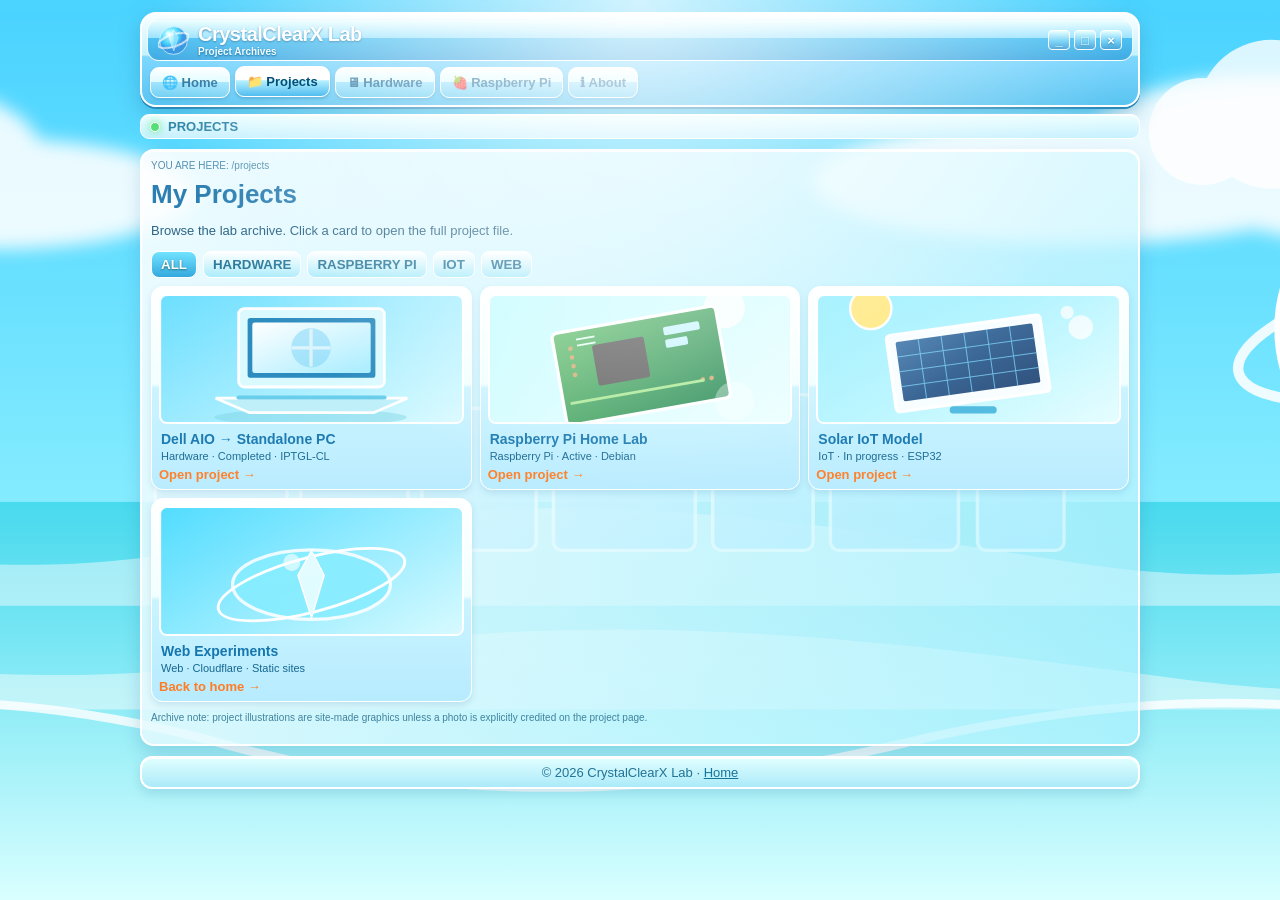
==== commit c8bdd4a1: "add MORE DETAILS" ====
--- a/projects.html
+++ b/projects.html
@@ -1,15 +1 @@
-<!doctype html>
-<html lang="en"><head><meta charset="utf-8"><meta name="viewport" content="width=device-width,initial-scale=1"><title>CrystalClearX Lab — Projects</title><link rel="icon" href="/favicon.svg"><link rel="stylesheet" href="/style.css"></head>
-<body><div class="aero-sky"></div><div class="bubble bubble-a"></div><div class="bubble bubble-b"></div>
-<div class="site-shell">
-<header class="top-window aero-glass"><div class="titlebar"><div class="brand-line"><img src="/assets/logo.svg" class="brand-icon" alt="CrystalClearX icon"><div><div class="brand-name">CrystalClearX Lab</div><div class="brand-sub">Projects Archive</div></div></div><div class="window-buttons"><span>_</span><span>□</span><span>×</span></div></div><nav class="menu-bar"><a class="menu-item" href="/">Home</a><a class="menu-item active" href="/projects.html">Projects</a><a class="menu-item" href="/projects/dell-aio.html">Hardware</a><a class="menu-item" href="/projects/raspberry-pi.html">Raspberry Pi</a><a class="menu-item" href="/#about">About</a><span class="menu-spacer"></span><span class="tiny-led"></span><span class="menu-note">ONLINE</span></nav></header>
-<div class="announcement aero-panel"><span class="led-dot"></span><div class="ticker"><div>Project archive // Click a card to enter the lab file.</div></div><span class="new-badge">ARCHIVE</span></div>
-<main class="projects-page aero-panel content-panel"><div class="crumb">HOME / PROJECTS</div><h1>My Projects</h1><p class="page-lead">Things I've built, repaired, experimented with, and learned from.</p><div class="filter-bar"><button class="filter active" data-filter="all">ALL</button><button class="filter" data-filter="hardware">HARDWARE</button><button class="filter" data-filter="raspberry">RASPBERRY PI</button><button class="filter" data-filter="iot">IOT</button><button class="filter" data-filter="web">WEB</button></div>
-<div class="project-grid large-projects">
-<a class="project-card filter-card" data-category="hardware" href="/projects/dell-aio.html"><div class="project-art art-dell"><span class="art-label">IPTGL-CL</span><div class="pcb"></div><div class="chip">DELL</div><div class="gloss"></div></div><div class="project-body"><span class="status done">COMPLETED</span><h3>Dell AIO → Standalone PC</h3><p>Inspiron 5400 / 7700 AIO motherboard conversion project.</p><span class="more">Open project →</span></div></a>
-<a class="project-card filter-card" data-category="raspberry" href="/projects/raspberry-pi.html"><div class="project-art art-pi"><span class="berry">◉</span><div class="pi-board"></div><div class="gloss"></div></div><div class="project-body"><span class="status done">ACTIVE</span><h3>Raspberry Pi Home Lab</h3><p>Pi-hole, OpenClaw, Debian OS, networking and self-hosting.</p><span class="more">Open project →</span></div></a>
-<a class="project-card filter-card" data-category="iot" href="/projects/solar-iot.html"><div class="project-art art-solar"><div class="sun">☼</div><div class="panel-grid"></div><div class="bubble-small"></div><div class="gloss"></div></div><div class="project-body"><span class="status progress">IN PROGRESS</span><h3>Solar IoT Model</h3><p>ESP32 + panel + battery + relay control.</p><span class="more">Open project →</span></div></a>
-<a class="project-card filter-card" data-category="web" href="#web-note"><div class="project-art art-web"><div class="globe-mini">◉</div><div class="orbit-mini"></div><div class="bubble-small one"></div><div class="bubble-small two"></div><div class="gloss"></div></div><div class="project-body"><span class="status planned">PLANNED</span><h3>Web Experiments</h3><p>CrystalClearX, Cloudflare, domains and web UI experiments.</p><span class="more">View note →</span></div></a>
-</div>
-<div id="web-note" class="retro-note"><b>WEB EXPERIMENTS</b><br>More projects are coming. The Lab is still under construction. Please check back soon!<br><span>▸▸▸</span></div>
-</main><footer class="footer aero-glass"><div>© 2026 CrystalClearX Lab</div><div><a href="/">Home</a> · <a href="/projects.html">Projects</a></div><div>Built with glass, gradients &amp; nostalgia.</div></footer></div><script src="/app.js"></script></body></html>
+<!doctype html><html lang="en"><head><meta charset="utf-8"><meta name="viewport" content="width=device-width,initial-scale=1"><title>CrystalClearX Lab // Projects</title><link rel="icon" href="/favicon.svg"><link rel="stylesheet" href="/style.css"></head><body><div class="page-glow"></div><div class="site projects-page"><header class="top-chrome"><div class="titlebar"><div class="brand"><img src="/assets/logo.svg" alt="CrystalClearX"><div><strong>CrystalClearX Lab</strong><small>Project Archives</small></div></div><div class="window-controls"><b>_</b><b>□</b><b>×</b></div></div><nav class="menu"><a href="/">🌐 Home</a><a class="active" href="/projects.html">📁 Projects</a><a href="/projects/dell-aio.html">🖥 Hardware</a><a href="/projects/raspberry-pi.html">🍓 Raspberry Pi</a><a href="/#about">ℹ About</a></nav></header><div class="status-strip"><span class="led"></span><strong>PROJECTS</strong><span class="ticker"><span>Project files, build notes, repairs, experiments and things that turned into rabbit holes.</span></span></div><main class="panel" style="margin-top:10px"><div class="crumb">YOU ARE HERE: /projects</div><h1 style="margin:0;color:#0869a5">My Projects</h1><p>Browse the lab archive. Click a card to open the full project file.</p><div class="filters"><button class="active" data-filter="all">ALL</button><button data-filter="hardware">HARDWARE</button><button data-filter="pi">RASPBERRY PI</button><button data-filter="iot">IOT</button><button data-filter="web">WEB</button></div><div class="cards" id="project-list"><a class="card filter-card" data-category="hardware" href="/projects/dell-aio.html"><div class="thumb"><img src="/assets/thumb-dell.svg" alt="Dell AIO project"></div><h3>Dell AIO → Standalone PC</h3><p>Hardware · Completed · IPTGL-CL</p><span class="mini-arrow">Open project →</span></a><a class="card filter-card" data-category="pi" href="/projects/raspberry-pi.html"><div class="thumb"><img src="/assets/thumb-pi.svg" alt="Raspberry Pi project"></div><h3>Raspberry Pi Home Lab</h3><p>Raspberry Pi · Active · Debian</p><span class="mini-arrow">Open project →</span></a><a class="card filter-card" data-category="iot" href="/projects/solar-iot.html"><div class="thumb"><img src="/assets/thumb-solar.svg" alt="Solar IoT project"></div><h3>Solar IoT Model</h3><p>IoT · In progress · ESP32</p><span class="mini-arrow">Open project →</span></a><a class="card filter-card" data-category="web" href="/"><div class="thumb"><img src="/assets/thumb-web.svg" alt="Web experiments"></div><h3>Web Experiments</h3><p>Web · Cloudflare · Static sites</p><span class="mini-arrow">Back to home →</span></a></div><p class="credits">Archive note: project illustrations are site-made graphics unless a photo is explicitly credited on the project page.</p></main><footer class="footer">© 2026 CrystalClearX Lab · <a href="/" style="color:#0d6e95">Home</a></footer></div><script src="/app.js"></script></body></html>
--- a/style.css
+++ b/style.css
@@ -1,22 +1,3 @@
-:root{
-  --sky1:#87e8ff;--sky2:#49b9ef;--sky3:#0d79b7;--ink:#074b76;--blue:#129ce8;--blue2:#55d8ff;--white:#f8feff;--glass:rgba(240,252,255,.72);--glass2:rgba(210,247,255,.48);--line:rgba(255,255,255,.9);--shadow:rgba(0,83,135,.28);--gold:#ffe777;--green:#30bf79;
-}
-*{box-sizing:border-box}html{scroll-behavior:smooth}body{margin:0;color:var(--ink);font-family:Tahoma,Verdana,Arial,sans-serif;font-size:14px;min-height:100vh;background:linear-gradient(#a9f5ff 0,#4bc8f3 38%,#087bb5 70%,#0a5f8d 100%);overflow-x:hidden}
-a{color:#0568a5;text-decoration:none}a:hover{text-decoration:underline}
-.aero-sky{position:fixed;inset:0;z-index:-3;background:radial-gradient(circle at 75% 18%,rgba(255,255,255,.95) 0 2%,transparent 11%),radial-gradient(circle at 30% 8%,rgba(255,255,255,.85) 0 1.5%,transparent 9%),linear-gradient(180deg,#bffaff 0%,#63d8fa 33%,#1c9fd7 65%,#0a71a5 100%)}
-.aero-sky:before{content:"";position:absolute;inset:0;background:radial-gradient(circle at 15% 55%,rgba(255,255,255,.35),transparent 12%),linear-gradient(165deg,transparent 0 55%,rgba(255,255,255,.18) 55.1% 56%,transparent 56.1%);opacity:.9}
-.bubble{position:fixed;border:1px solid rgba(255,255,255,.9);box-shadow:inset 9px 7px 18px rgba(255,255,255,.65),inset -12px -10px 25px rgba(0,145,215,.18),0 8px 30px rgba(0,88,145,.18);border-radius:50%;z-index:-1}.bubble:after{content:"";position:absolute;width:26%;height:16%;left:18%;top:16%;border-radius:50%;background:rgba(255,255,255,.85);filter:blur(2px)}.bubble-a{width:110px;height:110px;right:4vw;top:18vh}.bubble-b{width:48px;height:48px;right:13vw;top:11vh}.bubble-c{width:70px;height:70px;left:7vw;bottom:14vh}
-.site-shell{width:min(1320px,96vw);margin:18px auto 24px}
-.aero-glass,.aero-panel{background:linear-gradient(180deg,rgba(255,255,255,.86),rgba(200,244,255,.55));border:1px solid rgba(255,255,255,.92);box-shadow:inset 0 1px 0 rgba(255,255,255,.96),inset 0 -8px 20px rgba(40,161,220,.12),0 10px 28px var(--shadow);backdrop-filter:blur(8px)}
-.top-window{border-radius:15px;overflow:hidden}.titlebar{padding:8px 12px;display:flex;align-items:center;justify-content:space-between;background:linear-gradient(#eafdff,#aeeaff 55%,#72ccf5);border-bottom:1px solid rgba(255,255,255,.95)}.brand-line{display:flex;gap:10px;align-items:center}.brand-icon{width:42px;height:42px;filter:drop-shadow(0 2px 3px rgba(0,90,145,.25))}.brand-name{font-size:20px;font-weight:bold;letter-spacing:.2px;color:#0a68a5;text-shadow:0 1px #fff}.brand-sub{font-size:11px;color:#2c83b3}.window-buttons{display:flex;gap:4px}.window-buttons span{display:grid;place-items:center;width:24px;height:20px;border:1px solid rgba(255,255,255,.95);border-radius:4px;background:linear-gradient(#dff8ff,#68bfe9);font-size:14px;font-weight:bold;color:#0b5f91;box-shadow:inset 0 1px 0 #fff}
-.menu-bar{display:flex;align-items:center;min-height:40px;padding:4px 8px;background:linear-gradient(#ecffff,#bdefff 45%,#86d2f4);border-top:1px solid rgba(255,255,255,.95)}.menu-item{padding:8px 14px;border-right:1px solid rgba(56,139,182,.2);font-size:13px;font-weight:bold;color:#085d8f;border-radius:8px}.menu-item:hover,.menu-item.active{background:linear-gradient(#ffffff,#d8f8ff 45%,#8ad5f6);text-decoration:none;box-shadow:inset 0 1px 0 #fff,0 2px 4px rgba(0,83,135,.16)}.menu-spacer{flex:1}.tiny-led,.led-dot{width:9px;height:9px;border-radius:50%;display:inline-block;background:#49ef88;box-shadow:0 0 7px #49ef88}.tiny-led{margin-right:5px}.menu-note{font-size:10px;font-weight:bold;color:#13845a;margin-right:6px}
-.announcement{display:flex;align-items:center;gap:9px;margin:12px 0;border-radius:10px;padding:6px 9px;background:linear-gradient(#fbffff,#d8f6ff 50%,#b7eaff);overflow:hidden}.ticker{flex:1;overflow:hidden;white-space:nowrap}.ticker>div{display:inline-block;min-width:100%;animation:scroll 20s linear infinite}@keyframes scroll{from{transform:translateX(100%)}to{transform:translateX(-100%)}}.new-badge{font-size:9px;font-weight:bold;color:#7e5100;background:linear-gradient(#fff6ad,#ffd83f);padding:3px 7px;border-radius:9px;border:1px solid #fff;box-shadow:0 2px 4px rgba(125,93,0,.2)}
-.portal-grid{display:grid;grid-template-columns:205px minmax(0,1fr) 205px;gap:12px;align-items:start}.sidebar,.rightbar{display:flex;flex-direction:column;gap:12px}.side-panel{padding:9px;border-radius:11px}.panel-title{font-weight:bold;color:#075f92;padding:6px 8px;margin:-1px -1px 8px;border-radius:8px;background:linear-gradient(#ffffff,#d8f8ff 48%,#9ddff7);border:1px solid rgba(255,255,255,.94);box-shadow:inset 0 1px 0 #fff;font-size:13px}.panel-title span{margin-right:5px}.big-link{display:flex;align-items:center;gap:8px;padding:8px;border-radius:9px;margin:5px 0;border:1px solid rgba(255,255,255,.92);background:linear-gradient(#effcff,#b8ecff 55%,#79cef2);box-shadow:inset 0 1px 0 #fff,0 2px 4px rgba(0,86,140,.15);font-weight:bold;color:#085f91}.big-link:hover{text-decoration:none;transform:translateY(-1px);filter:saturate(1.08)}.link-icon{display:grid;place-items:center;width:24px;height:24px;border-radius:7px;background:linear-gradient(#fff,#5cccf5);border:1px solid #fff;box-shadow:inset 0 1px 2px rgba(0,95,135,.25)}.logo-bubble{position:relative;display:grid;place-items:center;height:115px;border-radius:14px;overflow:hidden;background:radial-gradient(circle at 35% 25%,#fff 0 4%,#9af0ff 20%,#28ace0 58%,#087bb4 100%);border:1px solid #fff;box-shadow:inset 0 2px 10px rgba(255,255,255,.75),inset 0 -8px 16px rgba(0,79,140,.22)}.logo-bubble img{width:110px;position:relative;z-index:2}.bubble-shine{position:absolute;width:120px;height:35px;left:-12px;top:-8px;border-radius:50%;background:rgba(255,255,255,.65);transform:rotate(-18deg);filter:blur(3px)}.tag-stack{font-size:12px;font-weight:bold;line-height:1.55;margin:9px 2px;color:#0b6e9e}.mini-links{display:flex;justify-content:space-between;font-size:11px}.media-widget{padding-bottom:10px}.media-row{display:flex;gap:8px;align-items:center}.play-button{display:grid;place-items:center;width:38px;height:38px;border-radius:50%;background:linear-gradient(#e6ffff,#76ef9b);border:1px solid #fff;box-shadow:inset 0 2px 5px rgba(255,255,255,.9),0 3px 6px rgba(0,95,122,.2);color:#09844c}.media-lines{flex:1}.media-lines b{display:block;font-size:11px}.equalizer{display:flex;align-items:end;gap:2px;height:18px;margin-top:4px}.equalizer i{display:block;width:5px;border-radius:3px;background:#2bbcf1;box-shadow:0 1px 0 #fff}.equalizer i:nth-child(1){height:7px}.equalizer i:nth-child(2){height:12px}.equalizer i:nth-child(3){height:17px}.equalizer i:nth-child(4){height:10px}.equalizer i:nth-child(5){height:14px}.equalizer i:nth-child(6){height:8px}.progress{height:7px;border-radius:8px;background:rgba(0,89,132,.12);margin-top:8px;box-shadow:inset 0 1px 2px rgba(0,73,110,.25)}.progress span{display:block;width:54%;height:100%;border-radius:8px;background:linear-gradient(#fff,#55d9ff 45%,#0d98d8);box-shadow:0 1px 1px #fff}.media-meta{font-size:9px;margin-top:5px;color:#377b9e}
-.main-column{display:flex;flex-direction:column;gap:12px}.hero{min-height:320px;border-radius:16px;display:grid;grid-template-columns:1.15fr .85fr;overflow:hidden;position:relative}.hero-copy{padding:24px 26px}.crumb{font-size:10px;color:#3c88aa;text-transform:uppercase;letter-spacing:.4px}.hero h1{margin:8px 0 4px;font-size:38px;line-height:1.04;color:#066ca8;text-shadow:0 2px #fff}.hero h1 span{color:#0ea9ef}.hero h2{margin:0 0 12px;font-size:18px;color:#0d84b9}.hero p{max-width:620px;line-height:1.6;font-size:15px}.hero-actions{display:flex;gap:8px;flex-wrap:wrap;margin-top:17px}.aero-button{display:inline-block;padding:9px 14px;border-radius:9px;border:1px solid #fff;background:linear-gradient(#fff,#d7f8ff 45%,#90d9f5);box-shadow:inset 0 1px 0 #fff,0 3px 8px rgba(0,81,135,.18);font-weight:bold;color:#075f91}.aero-button:hover{text-decoration:none;filter:saturate(1.08);transform:translateY(-1px)}.aero-button.primary{background:linear-gradient(#fff,#c8f8ff 40%,#34b9ef);color:#fff;text-shadow:0 1px #08709e}.best-viewed{margin-top:14px;font-size:10px;color:#3f85a1}.hero-art{position:relative;min-height:320px;background:radial-gradient(circle at 50% 36%,rgba(255,255,255,.85),transparent 20%),linear-gradient(180deg,#84e8ff,#31b9eb 70%,#14a6dd)}.hero-art:before{content:"";position:absolute;inset:0;background:radial-gradient(circle at 12% 18%,rgba(255,255,255,.95) 0 4%,transparent 14%),radial-gradient(circle at 75% 15%,rgba(255,255,255,.9) 0 3%,transparent 13%)}.globe{position:absolute;right:16%;top:58px;width:154px;height:154px;border-radius:50%;background:radial-gradient(circle at 30% 25%,#eaffff 0 7%,#6be8ff 20%,#159cd9 65%,#0572ad 100%);border:2px solid #fff;box-shadow:inset 12px 10px 24px rgba(255,255,255,.55),inset -10px -18px 25px rgba(0,67,120,.3),0 12px 25px rgba(0,82,125,.25)}.globe span{position:absolute;inset:0;display:grid;place-items:center;font-weight:bold;color:#fff;font-size:26px;text-shadow:0 2px 4px rgba(0,75,120,.3)}.globe-shine{position:absolute;width:74px;height:34px;left:18px;top:14px;background:rgba(255,255,255,.58);border-radius:50%;transform:rotate(-25deg);filter:blur(3px)}.globe-ring{position:absolute;width:210px;height:72px;left:-28px;top:42px;border:7px solid rgba(234,255,255,.95);border-radius:50%;transform:rotate(-17deg);box-shadow:0 2px 5px rgba(0,77,120,.25)}.globe-ring.ring-2{width:190px;height:56px;left:-19px;top:50px;border-width:2px;opacity:.7}.cloud{position:absolute;height:40px;width:120px;background:rgba(255,255,255,.88);border-radius:40px;filter:blur(.4px);box-shadow:0 10px 15px rgba(255,255,255,.18)}.cloud:before,.cloud:after{content:"";position:absolute;background:#fff;border-radius:50%}.cloud:before{width:54px;height:54px;left:18px;top:-22px}.cloud:after{width:66px;height:66px;right:15px;top:-30px}.cloud-1{left:24px;top:58px}.cloud-2{left:90px;top:122px;transform:scale(.72)}.water-line{position:absolute;left:0;right:0;bottom:0;height:74px;background:linear-gradient(rgba(255,255,255,.08),rgba(255,255,255,.45));border-top:1px solid rgba(255,255,255,.5)}
-.content-panel{border-radius:13px;padding:10px}.intro-grid{display:grid;grid-template-columns:1fr 220px;gap:15px;align-items:center;padding:8px 10px}.intro-copy{font-size:14px;line-height:1.65}.hello{font-size:17px;font-weight:bold;color:#0b79b2}.quote{color:#0c94cf;font-style:italic;font-weight:bold}.aero-sticker{border-radius:16px;background:radial-gradient(circle at 30% 22%,#fff 0 6%,#a8f4ff 28%,#39bee8 68%,#0981bb 100%);border:2px solid #fff;box-shadow:inset 0 0 20px rgba(255,255,255,.65),0 8px 18px rgba(0,83,120,.2);padding:15px;text-align:center;color:#fff;text-shadow:0 1px #4c9dc0}.sticker-top{font-size:12px;font-weight:bold;letter-spacing:2px}.sticker-globe{margin:13px auto;width:70px;height:70px;border-radius:50%;display:grid;place-items:center;font-size:34px;background:radial-gradient(circle at 30% 25%,#e8ffff,#44c7f0 55%,#097fb9);border:2px solid #fff;box-shadow:inset 8px 6px 15px rgba(255,255,255,.5)}.sticker-bottom{font-size:11px;font-weight:bold;letter-spacing:1.5px}.project-grid{display:grid;grid-template-columns:repeat(4,1fr);gap:10px;padding:8px}.project-card{border-radius:12px;overflow:hidden;border:1px solid rgba(255,255,255,.95);background:linear-gradient(#f8ffff,#d6f7ff 45%,#b0eaff);box-shadow:inset 0 1px 0 #fff,0 4px 10px rgba(0,84,125,.18);color:#0b648e;transition:.18s transform}.project-card:hover{transform:translateY(-2px);text-decoration:none;box-shadow:inset 0 1px 0 #fff,0 7px 14px rgba(0,84,125,.22)}.project-art{height:142px;position:relative;overflow:hidden;background:linear-gradient(160deg,#8deaff,#1fbbe8 60%,#0a8ac3)}.project-art:after{content:"";position:absolute;inset:0;background:linear-gradient(135deg,rgba(255,255,255,.55),transparent 35%,rgba(255,255,255,.12) 62%,transparent 80%);pointer-events:none}.gloss{position:absolute;left:-10%;right:20%;top:-25%;height:56px;border-radius:50%;background:rgba(255,255,255,.48);transform:rotate(-8deg);filter:blur(2px)}.project-body{padding:9px}.project-body h3{font-size:14px;margin:7px 0 5px}.project-body p{font-size:11px;line-height:1.45;min-height:48px;color:#437f98}.more{font-size:11px;font-weight:bold;color:#087bb3}.status{display:inline-block;font-size:8px;font-weight:bold;color:#fff;padding:3px 6px;border-radius:8px;text-shadow:0 1px rgba(0,70,100,.45);box-shadow:inset 0 1px 0 rgba(255,255,255,.7)}.status.done{background:linear-gradient(#65e68d,#16ac58)}.status.progress{background:linear-gradient(#ffd86a,#ff9d1c)}.status.planned{background:linear-gradient(#9fdcff,#4d9fdb)}.art-dell .pcb{position:absolute;left:18px;right:15px;bottom:16px;height:84px;border-radius:7px;transform:rotate(-8deg);background:linear-gradient(145deg,#1c7e83,#0d5557);box-shadow:0 11px 12px rgba(0,55,86,.28)}.art-dell .pcb:before{content:"";position:absolute;left:15px;top:12px;width:70%;height:5px;background:repeating-linear-gradient(90deg,#e2cb73 0 9px,transparent 9px 13px);opacity:.8}.art-dell .chip{position:absolute;right:24px;bottom:38px;width:65px;height:40px;border-radius:7px;background:linear-gradient(#f2fbff,#b7d8e1);border:2px solid rgba(255,255,255,.7);display:grid;place-items:center;font-weight:bold;color:#3b6b7d;font-size:10px;transform:rotate(-8deg);box-shadow:0 4px 9px rgba(0,50,80,.2)}.art-label{position:absolute;right:9px;top:8px;font-size:9px;font-weight:bold;color:#fff;background:rgba(0,100,150,.45);padding:3px 6px;border-radius:7px}.art-pi .pi-board{position:absolute;width:118px;height:88px;left:50%;top:54%;transform:translate(-50%,-50%) rotate(-7deg);background:linear-gradient(145deg,#75b95a,#3d8639);border-radius:7px;box-shadow:0 13px 18px rgba(0,57,70,.25);border:4px solid #62a24f}.art-pi .pi-board:before,.art-pi .pi-board:after{content:"";position:absolute;background:#9f9f9f;border:2px solid #dcecff;border-radius:4px}.art-pi .pi-board:before{width:25px;height:18px;right:7px;top:8px}.art-pi .pi-board:after{width:18px;height:18px;left:12px;bottom:11px}.berry{position:absolute;left:12px;top:11px;font-size:20px;color:#9dff67;text-shadow:0 2px #2c8d36}.art-solar .sun{position:absolute;right:22px;top:14px;color:#fff9a5;font-size:31px;text-shadow:0 0 10px rgba(255,247,147,.8)}.panel-grid{position:absolute;left:20px;bottom:18px;width:115px;height:86px;border:5px solid #8de4ff;background:repeating-linear-gradient(90deg,#1975b6 0 17px,#58c9ef 17px 20px),repeating-linear-gradient(#1975b6 0 17px,#58c9ef 17px 20px);box-shadow:0 12px 18px rgba(0,58,91,.25);transform:skew(-7deg)}.bubble-small{position:absolute;width:28px;height:28px;border:1px solid #fff;border-radius:50%;right:26px;bottom:25px;box-shadow:inset 4px 4px 8px rgba(255,255,255,.6)}.art-web .globe-mini{position:absolute;left:50%;top:50%;transform:translate(-50%,-50%);width:92px;height:92px;border-radius:50%;display:grid;place-items:center;color:#fff;font-size:32px;background:radial-gradient(circle at 30% 25%,#f6ffff,#57cef1 55%,#0b83ba);border:2px solid #fff;box-shadow:inset 8px 7px 16px rgba(255,255,255,.55),0 10px 16px rgba(0,65,100,.25)}.orbit-mini{position:absolute;width:145px;height:50px;border:5px solid rgba(255,255,255,.85);border-radius:50%;left:50%;top:50%;transform:translate(-50%,-50%) rotate(-17deg)}.bubble-small.one{left:16px;top:18px;right:auto}.bubble-small.two{right:12px;top:44px;bottom:auto;width:18px;height:18px}
-.two-col{display:grid;grid-template-columns:1.35fr 1fr;gap:12px}.news-list{display:grid;gap:7px;padding:4px 6px}.news-list div{display:grid;grid-template-columns:82px 1fr;gap:8px;padding-bottom:6px;border-bottom:1px dotted rgba(0,83,120,.25);font-size:11px}.news-list time{font-weight:bold;color:#2583ad}.quick-grid{display:grid;grid-template-columns:1fr 1fr;gap:7px;padding:5px}.quick-grid a{padding:7px;border:1px solid rgba(255,255,255,.9);border-radius:8px;background:linear-gradient(#fff,#ccf3ff);font-weight:bold;font-size:11px}.webring{margin:9px 4px 2px;padding:7px;border-radius:8px;text-align:center;background:rgba(255,255,255,.35);border:1px dashed rgba(0,102,150,.25);font-size:11px}.counter{margin:9px auto 0;padding:8px;border-radius:8px;background:linear-gradient(#eafcff,#a4def5);border:1px solid #fff;text-align:center}.counter span{display:block;font-size:8px;letter-spacing:2px}.counter strong{display:block;font-family:"Courier New",monospace;font-size:19px;letter-spacing:4px;color:#0b6e9c}.status-row{padding:5px 6px;font-size:11px;display:flex;gap:7px;align-items:center}.led-dot.green{background:#4fee83;box-shadow:0 0 7px #4fee83}.led-dot.cyan{background:#50e9ff;box-shadow:0 0 7px #50e9ff}.quote-panel p{font-size:13px;font-style:italic;line-height:1.6;padding:2px 6px}.signature{text-align:right;font-size:10px;color:#4b89a5}.calendar-head,.calendar-grid{display:grid;grid-template-columns:repeat(7,1fr);gap:4px;font-size:9px;text-align:center;padding:4px}.calendar-head span{font-weight:bold;color:#4c89a5}.calendar-grid i{font-style:normal;padding:4px 0;border-radius:5px}.calendar-grid i.sunny{background:linear-gradient(#fff6a9,#f9c849);border:1px solid #fff}.calendar-grid i:not(.sunny):hover{background:#e4faff}
-.footer{margin-top:12px;padding:11px 14px;border-radius:12px;display:grid;grid-template-columns:1fr auto 1fr;gap:10px;align-items:center;font-size:10px}.footer>div:nth-child(2){text-align:center}.footer-note{text-align:right}
-/* Projects page */.projects-page{padding:16px;border-radius:14px}.projects-page h1{margin:6px 0 2px;color:#096da7;font-size:30px;text-shadow:0 1px #fff}.page-lead{margin:0 0 10px;color:#3a7e9e}.filter-bar{display:flex;gap:6px;flex-wrap:wrap;margin:12px 0}.filter{border:1px solid #fff;border-radius:7px;background:linear-gradient(#fff,#d7f7ff 45%,#94d6f3);padding:7px 11px;color:#075e8f;font-size:10px;font-weight:bold;box-shadow:inset 0 1px 0 #fff,0 2px 4px rgba(0,82,132,.14)}.filter:hover,.filter.active{background:linear-gradient(#fff,#b8f0ff,#3eb7ec);color:#fff;text-shadow:0 1px #0876a5}.large-projects{grid-template-columns:repeat(4,1fr)}.retro-note{margin-top:12px;padding:13px;border-radius:10px;background:linear-gradient(180deg,#f8ffff,#d7f7ff);border:2px ridge rgba(255,255,255,.9);box-shadow:inset 0 2px 7px rgba(0,100,140,.08);font-size:12px;line-height:1.6}.retro-note span{color:#0aa5d8;letter-spacing:5px}
-/* detail pages */.detail-wrap{display:grid;gap:12px}.detail-hero{display:grid;grid-template-columns:1.1fr .9fr;gap:12px;padding:14px;border-radius:14px}.detail-copy h1{font-size:30px;margin:8px 0;color:#076ba5;text-shadow:0 1px #fff}.detail-copy p{line-height:1.6}.spec-strip{display:flex;flex-wrap:wrap;gap:6px;margin:10px 0}.spec{padding:5px 8px;border-radius:7px;background:#eefcff;border:1px solid #fff;font-size:10px}.detail-image{min-height:250px;border-radius:12px;position:relative;overflow:hidden;border:2px solid #fff;background:linear-gradient(160deg,#8ce8ff,#1a9fd4 60%,#0875ae);display:grid;place-items:center}.detail-image .big-board{width:80%;height:62%;border-radius:12px;background:linear-gradient(145deg,#286b67,#154d4d);box-shadow:0 20px 30px rgba(0,50,80,.25);transform:rotate(-6deg);position:relative}.big-board:before{content:"IPTGL-CL";position:absolute;left:22px;top:18px;background:#b9e6ef;color:#2b616e;padding:8px 12px;border-radius:7px;font-weight:bold;font-size:12px}.big-board:after{content:"DELL";position:absolute;right:22px;bottom:18px;background:#dff6ff;color:#3c6f82;padding:9px 13px;border-radius:7px;font-weight:bold}.detail-image.pi .big-board{background:linear-gradient(145deg,#62a24f,#326d35);transform:rotate(-5deg)}.detail-image.pi .big-board:before{content:"Raspberry Pi 4"}.detail-image.pi .big-board:after{content:"PI"}.detail-image.solar .big-board{background:linear-gradient(145deg,#d8efff,#75c6ef);transform:skew(-5deg) rotate(-2deg)}.detail-image.solar .big-board:before{content:"ESP32 + SOLAR"}.detail-image.solar .big-board:after{content:"IoT"}.detail-content{display:grid;grid-template-columns:1fr 290px;gap:12px}.detail-box{padding:12px;border-radius:12px}.detail-box h2{font-size:17px;margin:0 0 8px;color:#0a6c9f}.detail-box ul{line-height:1.7;margin-top:5px}.note{padding:9px;border-radius:8px;background:rgba(255,255,255,.55);border-left:4px solid #15a9e6;font-size:11px}.back{font-size:11px;font-weight:bold}
-@media(max-width:1000px){.portal-grid{grid-template-columns:180px minmax(0,1fr)}.rightbar{display:none}.project-grid,.large-projects{grid-template-columns:repeat(2,1fr)}.hero{grid-template-columns:1fr}.hero-art{display:none}.footer{grid-template-columns:1fr 1fr}.footer-note{display:none}.detail-content{grid-template-columns:1fr}}
-@media(max-width:700px){.site-shell{width:97vw;margin-top:8px}.portal-grid{grid-template-columns:1fr}.sidebar{order:2}.main-column{order:1}.menu-bar{overflow:auto}.menu-item{white-space:nowrap;padding:8px 10px}.brand-name{font-size:16px}.brand-sub{display:none}.hero-copy{padding:17px}.hero h1{font-size:28px}.project-grid,.large-projects,.two-col{grid-template-columns:1fr}.intro-grid{grid-template-columns:1fr}.footer{grid-template-columns:1fr;text-align:center}.footer>div:nth-child(2){text-align:center}.detail-hero{grid-template-columns:1fr}.detail-image{min-height:220px}}
+*{box-sizing:border-box}html{scroll-behavior:smooth}body{margin:0;font-family:Verdana,Arial,sans-serif;font-size:13px;color:#0b4c71;background:#8fefff url('/assets/aero-scene.svg') center top/cover fixed no-repeat}.page-glow{position:fixed;inset:0;pointer-events:none;background:radial-gradient(circle at 50% 0,rgba(255,255,255,.75),rgba(255,255,255,0) 44%),linear-gradient(rgba(255,255,255,.18),rgba(255,255,255,.02));mix-blend-mode:screen}.site{width:1000px;max-width:calc(100% - 18px);margin:12px auto 28px}.top-chrome{border:2px solid #fff;border-radius:16px;background:linear-gradient(#f8ffff,#b8efff 45%,#63cfff 47%,#3ab9ee);box-shadow:inset 0 1px 0 #fff,0 8px 22px rgba(0,87,140,.35),0 2px 0 #007cb4;padding:5px}.titlebar{height:42px;border:1px solid rgba(255,255,255,.9);border-radius:12px;background:linear-gradient(#eaffff,#86ddff 45%,#28b4ef 46%,#1b99dd);display:flex;align-items:center;justify-content:space-between;padding:0 10px;color:#fff;text-shadow:0 1px 2px #006a9f}.brand{display:flex;align-items:center;gap:9px}.brand img{width:31px;height:31px}.brand strong{font-size:20px;letter-spacing:-.5px}.brand small{display:block;font-size:10px;font-weight:bold;opacity:.95}.window-controls{display:flex;gap:4px}.window-controls b{width:22px;height:20px;display:grid;place-items:center;border:1px solid #fff;border-radius:4px;background:linear-gradient(#dfffff,#56c8f6 55%,#1e90cf);font-size:13px}.menu{display:flex;gap:5px;padding:6px 3px 2px;flex-wrap:wrap}.menu a{display:flex;align-items:center;gap:6px;padding:7px 11px;border-radius:9px;border:1px solid #fff;color:#075d8e;text-decoration:none;background:linear-gradient(#ffffff,#d7fbff 48%,#8edfff 50%,#57c7ef);box-shadow:inset 0 1px 0 #fff,0 2px 3px rgba(0,93,143,.22);font-weight:bold}.menu a:hover,.menu a.active{background:linear-gradient(#fff,#fff 45%,#b6f0ff 47%,#51bdf0);color:#034f78;transform:translateY(-1px)}.status-strip{margin-top:7px;border:1px solid #fff;border-radius:9px;background:linear-gradient(#eaffff,#bceeff);padding:4px 9px;display:flex;align-items:center;gap:8px;color:#0a6f99;box-shadow:inset 0 1px 0 #fff}.led{width:10px;height:10px;border-radius:50%;background:#37d85e;box-shadow:0 0 8px rgba(43,228,93,.85);border:1px solid #fff}.ticker{overflow:hidden;white-space:nowrap;flex:1}.ticker span{display:inline-block;padding-left:100%;animation:marq 18s linear infinite}@keyframes marq{to{transform:translateX(-100%)}}.new{font-size:10px;background:#ffdf33;color:#7f4d00;border:1px solid #fff;padding:2px 5px;border-radius:4px;font-weight:bold}.hero{margin-top:10px;border:2px solid #fff;border-radius:18px;overflow:hidden;position:relative;min-height:300px;box-shadow:inset 0 0 0 1px rgba(0,113,167,.18),0 10px 24px rgba(0,100,150,.28);background:rgba(235,252,255,.55)}.hero-image{position:absolute;inset:0;background:url('/assets/aero-scene.svg') center/cover no-repeat}.hero-glass{position:absolute;left:28px;top:26px;width:58%;padding:20px 22px;border:2px solid rgba(255,255,255,.95);border-radius:16px;background:linear-gradient(135deg,rgba(255,255,255,.78),rgba(190,245,255,.45));box-shadow:inset 0 1px 0 #fff,0 9px 28px rgba(0,94,148,.2);backdrop-filter:blur(3px)}.crumb{font-size:10px;color:#357da1;margin-bottom:8px}.hero h1{margin:0;color:#0667a8;font-family:'Trebuchet MS',Verdana,sans-serif;font-size:42px;line-height:1.05;text-shadow:0 2px 0 #fff}.hero h1 span{color:#ff7b16}.hero h2{margin:7px 0 10px;font-size:18px;color:#107aa6}.hero p{line-height:1.65;margin:8px 0}.slogan{font-style:italic;color:#117ba6;font-weight:bold;font-size:15px}.buttons{display:flex;gap:8px;flex-wrap:wrap;margin-top:14px}.btn{display:inline-block;padding:8px 13px;border-radius:10px;border:2px solid #fff;text-decoration:none;font-weight:bold;color:#fff;text-shadow:0 1px 2px #00688f;background:linear-gradient(#ddffff,#62d8ff 48%,#1bb1ec 50%,#168fd0);box-shadow:inset 0 1px 0 #fff,0 3px 0 #0c73a8,0 6px 10px rgba(0,78,127,.18)}.btn.secondary{color:#075e89;background:linear-gradient(#fff,#efffff 48%,#b5e9f7 50%,#8ed9ef);text-shadow:none}.btn:active{transform:translateY(2px);box-shadow:inset 0 1px 0 #fff,0 1px 0 #0c73a8}.portal{display:grid;grid-template-columns:190px 1fr 190px;gap:10px;margin-top:10px}.panel{border:2px solid #fff;border-radius:14px;background:linear-gradient(135deg,rgba(255,255,255,.9),rgba(170,241,255,.68));box-shadow:inset 0 1px 0 #fff,0 8px 18px rgba(0,79,131,.18);padding:9px}.panel-title{font-weight:bold;color:#fff;background:linear-gradient(#58dfff,#159fdd);border:1px solid #fff;border-radius:9px;padding:6px 8px;text-shadow:0 1px 2px #00658f;margin-bottom:8px}.side-nav a{display:flex;align-items:center;gap:8px;margin:5px 0;padding:7px 8px;border:1px solid #fff;border-radius:9px;background:linear-gradient(#fff,#d8faff 48%,#86dbfa 50%,#58c2ee);color:#075d88;text-decoration:none;font-weight:bold;box-shadow:inset 0 1px 0 #fff}.side-nav a:hover{filter:brightness(1.04)}.nav-ico{width:24px;height:24px;border-radius:50%;display:grid;place-items:center;background:radial-gradient(circle at 35% 30%,#fff,#5acfff 48%,#0d89d3);color:#fff;border:1px solid #fff;font-size:12px;text-shadow:0 1px 1px #067}.center{min-width:0}.welcome{display:grid;grid-template-columns:1.45fr .85fr;gap:8px;align-items:stretch}.glass-box{border:1px solid #fff;border-radius:12px;background:linear-gradient(135deg,rgba(255,255,255,.86),rgba(190,246,255,.65));padding:12px;box-shadow:inset 0 1px 0 #fff}.welcome h2{margin:0 0 7px;color:#086da9;font-size:21px}.welcome p{line-height:1.6;margin:6px 0}.glass-bubble{position:relative;min-height:170px;border-radius:12px;background:radial-gradient(circle at 35% 25%,#fff 0,#adf6ff 25%,#4ccce9 50%,#0a8ed0 100%);border:2px solid #fff;box-shadow:inset 0 0 22px rgba(255,255,255,.55),0 3px 10px rgba(0,87,135,.18);display:grid;place-items:center;overflow:hidden}.glass-bubble:before{content:"";position:absolute;inset:18px 34px 54px 28px;border-radius:50%;background:rgba(255,255,255,.28);filter:blur(2px)}.glass-bubble:after{content:"";position:absolute;width:145px;height:50px;border:5px solid rgba(255,255,255,.75);border-radius:50%;transform:rotate(-16deg)}.orb-text{font-size:24px;font-weight:bold;color:#fff;text-shadow:0 2px 3px #067}.section{margin-top:10px}.section h2{margin:0 0 8px;color:#086ba6;font-size:18px}.cards{display:grid;grid-template-columns:repeat(2,1fr);gap:8px}.card{border:1px solid #fff;border-radius:12px;padding:7px;background:linear-gradient(#fff,#efffff 48%,#c5f3ff 50%,#b3eaff);color:#075d88;text-decoration:none;box-shadow:inset 0 1px 0 #fff,0 3px 7px rgba(0,85,138,.14);transition:.12s}.card:hover{transform:translateY(-2px)}.thumb{height:130px;border-radius:8px;overflow:hidden;border:2px solid #fff;background:#c9f8ff;box-shadow:inset 0 1px 0 #fff}.thumb img{width:100%;height:100%;display:block;object-fit:cover}.card h3{font-size:14px;margin:7px 2px 2px;color:#056da9}.card p{margin:2px;font-size:11px;line-height:1.45}.mini-arrow{color:#ff7416;font-weight:bold}.columns{display:grid;grid-template-columns:1fr 1fr;gap:8px}.news div{display:grid;grid-template-columns:70px 1fr;gap:6px;padding:5px 0;border-bottom:1px dotted #64bad7;font-size:11px}.news time{font-weight:bold;color:#0e76a3}.badge{display:block;text-align:center;margin:5px 0}.quick a{display:block;padding:6px 8px;border-bottom:1px dotted #62b6d4;color:#0a6f9f;text-decoration:none;font-weight:bold}.quick a:hover{text-decoration:underline}.counter{margin-top:7px;text-align:center;padding:8px;border-radius:10px;background:#e6fbff;border:1px solid #fff;box-shadow:inset 0 1px 4px rgba(0,92,139,.14)}.counter strong{display:block;font-family:'Courier New',monospace;font-size:22px;color:#0c5f89;letter-spacing:3px}.counter small{font-size:9px;color:#4d8ca8}.quote{font-family:'Times New Roman',serif;font-size:16px;color:#20759c;line-height:1.35}.quote em{display:block;text-align:right;font-size:12px}.site-buttons{display:flex;gap:5px;flex-wrap:wrap;justify-content:center}.site-button{font-size:10px;padding:4px 7px;border:1px solid #4b8ba5;background:linear-gradient(#fff,#a7e8f8);color:#0a658b;text-decoration:none;box-shadow:inset 0 1px 0 #fff}.footer{margin-top:10px;border:2px solid #fff;border-radius:12px;padding:7px 10px;background:linear-gradient(#dfffff,#a8e9f9);color:#196d91;text-align:center;box-shadow:inset 0 1px 0 #fff,0 5px 12px rgba(0,81,126,.16)}.footer .tiny{font-size:10px}.detail{padding:10px}.detail-hero{display:grid;grid-template-columns:1.25fr .75fr;gap:9px}.detail h1{color:#0869a5;margin:2px 0 6px;font-size:28px}.meta{font-size:11px;color:#327ea0;margin:5px 0}.detail-image{border:2px solid #fff;border-radius:12px;overflow:hidden;background:#dffcff;min-height:250px}.detail-image img{width:100%;height:100%;object-fit:cover;display:block}.detail-grid{display:grid;grid-template-columns:1fr 1fr;gap:9px;margin-top:9px}.list{padding-left:18px;line-height:1.7}.note-box{border-left:5px solid #ff7b16;background:#fff7e9;border-radius:9px;padding:8px;color:#7a5a2d}.retro-table{width:100%;border-collapse:separate;border-spacing:3px;font-size:11px}.retro-table th{background:linear-gradient(#5bdfff,#18a7df);color:#fff;padding:5px;border:1px solid #fff}.retro-table td{background:rgba(255,255,255,.77);padding:5px;border:1px solid #fff}.construction{text-align:center;padding:6px}.construction img{width:190px;max-width:100%}.projects-page .cards{grid-template-columns:repeat(3,1fr)}.filters{display:flex;gap:6px;flex-wrap:wrap;margin-bottom:8px}.filters button{border:1px solid #fff;border-radius:8px;background:linear-gradient(#fff,#9fe9fa);color:#0d668e;padding:5px 9px;font-weight:bold;cursor:pointer}.filters button.active{background:linear-gradient(#5bdfff,#159cda);color:#fff;text-shadow:0 1px 2px #056}.credits{font-size:10px;line-height:1.5;color:#357c99;margin-top:8px}.mono{font-family:'Courier New',monospace}.blink{animation:blink 1.1s steps(1,end) infinite}@keyframes blink{50%{opacity:.2}}
+@media(max-width:900px){.site{max-width:calc(100% - 10px)}.portal{grid-template-columns:1fr}.rightbar{display:grid;grid-template-columns:1fr 1fr;gap:8px}.hero-glass{width:calc(100% - 40px)}.projects-page .cards{grid-template-columns:1fr 1fr}}
+@media(max-width:620px){.brand strong{font-size:16px}.hero h1{font-size:31px}.welcome,.columns,.detail-hero,.detail-grid,.rightbar{grid-template-columns:1fr}.cards,.projects-page .cards{grid-template-columns:1fr}.hero{min-height:420px}.hero-glass{position:relative;left:12px;top:12px;width:calc(100% - 24px)}.hero-image{opacity:.8}.menu a{font-size:12px;padding:6px 8px}}
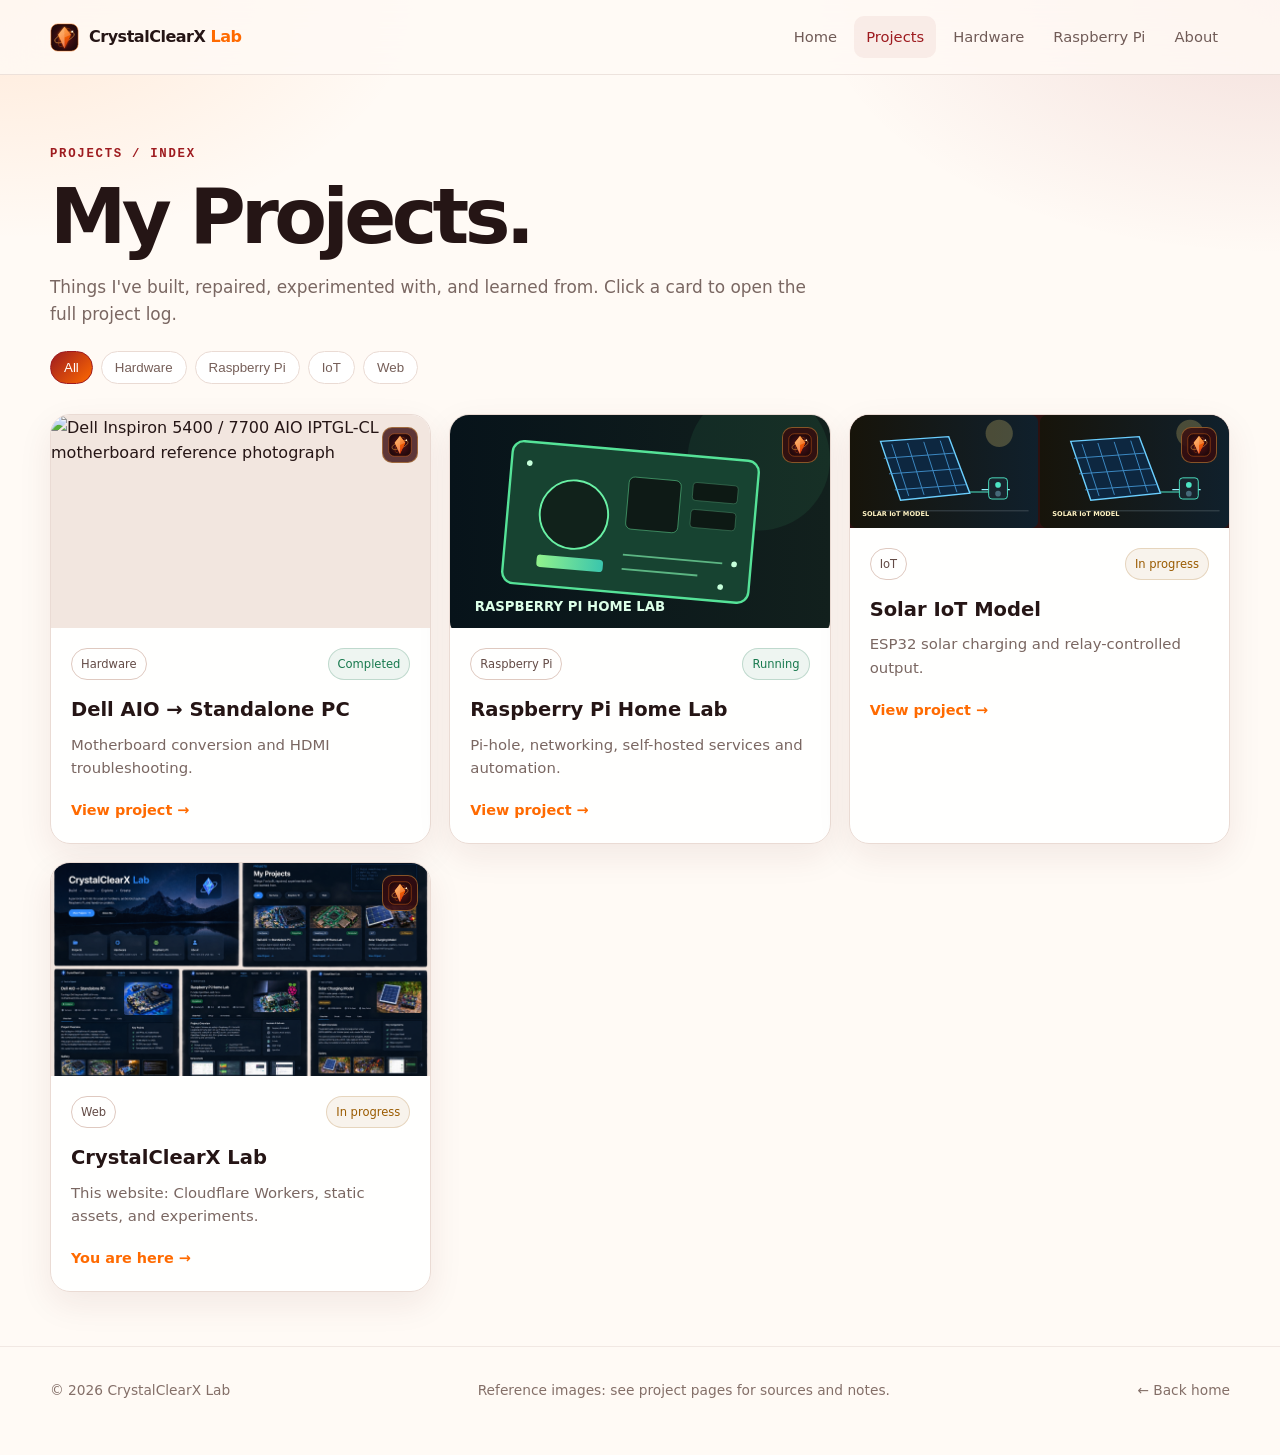
==== commit 2d2e53b8: "undo bad changes" ====
--- a/projects.html
+++ b/projects.html
@@ -1 +1,11 @@
-<!doctype html><html lang="en"><head><meta charset="utf-8"><meta name="viewport" content="width=device-width,initial-scale=1"><title>CrystalClearX Lab // Projects</title><link rel="icon" href="/favicon.svg"><link rel="stylesheet" href="/style.css"></head><body><div class="page-glow"></div><div class="site projects-page"><header class="top-chrome"><div class="titlebar"><div class="brand"><img src="/assets/logo.svg" alt="CrystalClearX"><div><strong>CrystalClearX Lab</strong><small>Project Archives</small></div></div><div class="window-controls"><b>_</b><b>□</b><b>×</b></div></div><nav class="menu"><a href="/">🌐 Home</a><a class="active" href="/projects.html">📁 Projects</a><a href="/projects/dell-aio.html">🖥 Hardware</a><a href="/projects/raspberry-pi.html">🍓 Raspberry Pi</a><a href="/#about">ℹ About</a></nav></header><div class="status-strip"><span class="led"></span><strong>PROJECTS</strong><span class="ticker"><span>Project files, build notes, repairs, experiments and things that turned into rabbit holes.</span></span></div><main class="panel" style="margin-top:10px"><div class="crumb">YOU ARE HERE: /projects</div><h1 style="margin:0;color:#0869a5">My Projects</h1><p>Browse the lab archive. Click a card to open the full project file.</p><div class="filters"><button class="active" data-filter="all">ALL</button><button data-filter="hardware">HARDWARE</button><button data-filter="pi">RASPBERRY PI</button><button data-filter="iot">IOT</button><button data-filter="web">WEB</button></div><div class="cards" id="project-list"><a class="card filter-card" data-category="hardware" href="/projects/dell-aio.html"><div class="thumb"><img src="/assets/thumb-dell.svg" alt="Dell AIO project"></div><h3>Dell AIO → Standalone PC</h3><p>Hardware · Completed · IPTGL-CL</p><span class="mini-arrow">Open project →</span></a><a class="card filter-card" data-category="pi" href="/projects/raspberry-pi.html"><div class="thumb"><img src="/assets/thumb-pi.svg" alt="Raspberry Pi project"></div><h3>Raspberry Pi Home Lab</h3><p>Raspberry Pi · Active · Debian</p><span class="mini-arrow">Open project →</span></a><a class="card filter-card" data-category="iot" href="/projects/solar-iot.html"><div class="thumb"><img src="/assets/thumb-solar.svg" alt="Solar IoT project"></div><h3>Solar IoT Model</h3><p>IoT · In progress · ESP32</p><span class="mini-arrow">Open project →</span></a><a class="card filter-card" data-category="web" href="/"><div class="thumb"><img src="/assets/thumb-web.svg" alt="Web experiments"></div><h3>Web Experiments</h3><p>Web · Cloudflare · Static sites</p><span class="mini-arrow">Back to home →</span></a></div><p class="credits">Archive note: project illustrations are site-made graphics unless a photo is explicitly credited on the project page.</p></main><footer class="footer">© 2026 CrystalClearX Lab · <a href="/" style="color:#0d6e95">Home</a></footer></div><script src="/app.js"></script></body></html>
+<!DOCTYPE html>
+<html lang="en"><head><meta charset="UTF-8"><meta name="viewport" content="width=device-width, initial-scale=1.0"><meta name="description" content="CrystalClearX Lab project archive."><meta property="og:title" content="Projects — CrystalClearX Lab"><meta property="og:description" content="Hardware, Raspberry Pi, IoT and web experiments."><link rel="icon" href="favicon.svg" type="image/svg+xml"><link rel="stylesheet" href="style.css"><title>Projects — CrystalClearX Lab</title></head>
+<body><header class="nav"><div class="container nav-inner"><a class="brand" href="index.html"><img src="assets/icon.svg" alt="CrystalClearX icon"><strong>CrystalClearX <span>Lab</span></strong></a><nav><a href="index.html">Home</a><a class="active" href="projects.html">Projects</a><a href="#hardware">Hardware</a><a href="#raspberry-pi">Raspberry Pi</a><a href="index.html#about">About</a></nav><button class="icon-btn mobile-toggle" aria-label="Open menu">☰</button></div></header>
+<main><section class="detail-hero project-index"><div class="container"><p class="eyebrow dark">PROJECTS / INDEX</p><h1 class="detail-title dark-title">My Projects.</h1><p class="detail-copy dark-copy">Things I've built, repaired, experimented with, and learned from. Click a card to open the full project log.</p><div class="filters"><button class="filter active" data-filter="all">All</button><button class="filter" data-filter="hardware" id="hardware">Hardware</button><button class="filter" data-filter="raspberry-pi" id="raspberry-pi">Raspberry Pi</button><button class="filter" data-filter="iot">IoT</button><button class="filter" data-filter="web">Web</button></div>
+<div class="card-grid" id="project-list">
+<a class="card" data-category="hardware" href="projects/dell-aio.html"><div class="card-media"><img src="https://i.ebayimg.com/images/g/HbkAAOSwxs9jzsC5/s-l1200.png" alt="Dell Inspiron 5400 / 7700 AIO IPTGL-CL motherboard reference photograph" referrerpolicy="no-referrer" loading="lazy"></div><div class="card-body"><div class="card-top"><span class="tag">Hardware</span><span class="status done">Completed</span></div><h3>Dell AIO → Standalone PC</h3><p>Motherboard conversion and HDMI troubleshooting.</p><span class="link">View project →</span></div></a>
+<a class="card" data-category="raspberry-pi" href="projects/raspberry-pi.html"><div class="card-media"><img src="https://upload.wikimedia.org/wikipedia/commons/2/2a/Raspberry_Pi_4_B.png" alt="Raspberry Pi 4 Model B photograph" loading="lazy"></div><div class="card-body"><div class="card-top"><span class="tag">Raspberry Pi</span><span class="status done">Running</span></div><h3>Raspberry Pi Home Lab</h3><p>Pi-hole, networking, self-hosted services and automation.</p><span class="link">View project →</span></div></a>
+<a class="card" data-category="iot" href="projects/solar-iot.html"><div class="card-media dual-photo"><img src="https://upload.wikimedia.org/wikipedia/commons/2/20/ESP32_Espressif_ESP-WROOM-32_Dev_Board.jpg" alt="ESP32 development board photograph" loading="lazy"><img src="https://upload.wikimedia.org/wikipedia/commons/9/96/Solar_panel.jpg" alt="Solar panel photograph" loading="lazy"></div><div class="card-body"><div class="card-top"><span class="tag">IoT</span><span class="status work">In progress</span></div><h3>Solar IoT Model</h3><p>ESP32 solar charging and relay-controlled output.</p><span class="link">View project →</span></div></a>
+<a class="card" data-category="web" href="index.html"><div class="card-media"><img src="assets/design-preview.png" alt="CrystalClearX Lab website design preview" loading="lazy"></div><div class="card-body"><div class="card-top"><span class="tag">Web</span><span class="status work">In progress</span></div><h3>CrystalClearX Lab</h3><p>This website: Cloudflare Workers, static assets, and experiments.</p><span class="link">You are here →</span></div></a>
+</div></div></section></main>
+<footer class="footer"><div class="container footer-inner"><span>© 2026 CrystalClearX Lab</span><span>Reference images: see project pages for sources and notes.</span><a href="index.html">← Back home</a></div></footer><script src="app.js" defer></script></body></html>
--- a/style.css
+++ b/style.css
@@ -1,3 +1,17 @@
-*{box-sizing:border-box}html{scroll-behavior:smooth}body{margin:0;font-family:Verdana,Arial,sans-serif;font-size:13px;color:#0b4c71;background:#8fefff url('/assets/aero-scene.svg') center top/cover fixed no-repeat}.page-glow{position:fixed;inset:0;pointer-events:none;background:radial-gradient(circle at 50% 0,rgba(255,255,255,.75),rgba(255,255,255,0) 44%),linear-gradient(rgba(255,255,255,.18),rgba(255,255,255,.02));mix-blend-mode:screen}.site{width:1000px;max-width:calc(100% - 18px);margin:12px auto 28px}.top-chrome{border:2px solid #fff;border-radius:16px;background:linear-gradient(#f8ffff,#b8efff 45%,#63cfff 47%,#3ab9ee);box-shadow:inset 0 1px 0 #fff,0 8px 22px rgba(0,87,140,.35),0 2px 0 #007cb4;padding:5px}.titlebar{height:42px;border:1px solid rgba(255,255,255,.9);border-radius:12px;background:linear-gradient(#eaffff,#86ddff 45%,#28b4ef 46%,#1b99dd);display:flex;align-items:center;justify-content:space-between;padding:0 10px;color:#fff;text-shadow:0 1px 2px #006a9f}.brand{display:flex;align-items:center;gap:9px}.brand img{width:31px;height:31px}.brand strong{font-size:20px;letter-spacing:-.5px}.brand small{display:block;font-size:10px;font-weight:bold;opacity:.95}.window-controls{display:flex;gap:4px}.window-controls b{width:22px;height:20px;display:grid;place-items:center;border:1px solid #fff;border-radius:4px;background:linear-gradient(#dfffff,#56c8f6 55%,#1e90cf);font-size:13px}.menu{display:flex;gap:5px;padding:6px 3px 2px;flex-wrap:wrap}.menu a{display:flex;align-items:center;gap:6px;padding:7px 11px;border-radius:9px;border:1px solid #fff;color:#075d8e;text-decoration:none;background:linear-gradient(#ffffff,#d7fbff 48%,#8edfff 50%,#57c7ef);box-shadow:inset 0 1px 0 #fff,0 2px 3px rgba(0,93,143,.22);font-weight:bold}.menu a:hover,.menu a.active{background:linear-gradient(#fff,#fff 45%,#b6f0ff 47%,#51bdf0);color:#034f78;transform:translateY(-1px)}.status-strip{margin-top:7px;border:1px solid #fff;border-radius:9px;background:linear-gradient(#eaffff,#bceeff);padding:4px 9px;display:flex;align-items:center;gap:8px;color:#0a6f99;box-shadow:inset 0 1px 0 #fff}.led{width:10px;height:10px;border-radius:50%;background:#37d85e;box-shadow:0 0 8px rgba(43,228,93,.85);border:1px solid #fff}.ticker{overflow:hidden;white-space:nowrap;flex:1}.ticker span{display:inline-block;padding-left:100%;animation:marq 18s linear infinite}@keyframes marq{to{transform:translateX(-100%)}}.new{font-size:10px;background:#ffdf33;color:#7f4d00;border:1px solid #fff;padding:2px 5px;border-radius:4px;font-weight:bold}.hero{margin-top:10px;border:2px solid #fff;border-radius:18px;overflow:hidden;position:relative;min-height:300px;box-shadow:inset 0 0 0 1px rgba(0,113,167,.18),0 10px 24px rgba(0,100,150,.28);background:rgba(235,252,255,.55)}.hero-image{position:absolute;inset:0;background:url('/assets/aero-scene.svg') center/cover no-repeat}.hero-glass{position:absolute;left:28px;top:26px;width:58%;padding:20px 22px;border:2px solid rgba(255,255,255,.95);border-radius:16px;background:linear-gradient(135deg,rgba(255,255,255,.78),rgba(190,245,255,.45));box-shadow:inset 0 1px 0 #fff,0 9px 28px rgba(0,94,148,.2);backdrop-filter:blur(3px)}.crumb{font-size:10px;color:#357da1;margin-bottom:8px}.hero h1{margin:0;color:#0667a8;font-family:'Trebuchet MS',Verdana,sans-serif;font-size:42px;line-height:1.05;text-shadow:0 2px 0 #fff}.hero h1 span{color:#ff7b16}.hero h2{margin:7px 0 10px;font-size:18px;color:#107aa6}.hero p{line-height:1.65;margin:8px 0}.slogan{font-style:italic;color:#117ba6;font-weight:bold;font-size:15px}.buttons{display:flex;gap:8px;flex-wrap:wrap;margin-top:14px}.btn{display:inline-block;padding:8px 13px;border-radius:10px;border:2px solid #fff;text-decoration:none;font-weight:bold;color:#fff;text-shadow:0 1px 2px #00688f;background:linear-gradient(#ddffff,#62d8ff 48%,#1bb1ec 50%,#168fd0);box-shadow:inset 0 1px 0 #fff,0 3px 0 #0c73a8,0 6px 10px rgba(0,78,127,.18)}.btn.secondary{color:#075e89;background:linear-gradient(#fff,#efffff 48%,#b5e9f7 50%,#8ed9ef);text-shadow:none}.btn:active{transform:translateY(2px);box-shadow:inset 0 1px 0 #fff,0 1px 0 #0c73a8}.portal{display:grid;grid-template-columns:190px 1fr 190px;gap:10px;margin-top:10px}.panel{border:2px solid #fff;border-radius:14px;background:linear-gradient(135deg,rgba(255,255,255,.9),rgba(170,241,255,.68));box-shadow:inset 0 1px 0 #fff,0 8px 18px rgba(0,79,131,.18);padding:9px}.panel-title{font-weight:bold;color:#fff;background:linear-gradient(#58dfff,#159fdd);border:1px solid #fff;border-radius:9px;padding:6px 8px;text-shadow:0 1px 2px #00658f;margin-bottom:8px}.side-nav a{display:flex;align-items:center;gap:8px;margin:5px 0;padding:7px 8px;border:1px solid #fff;border-radius:9px;background:linear-gradient(#fff,#d8faff 48%,#86dbfa 50%,#58c2ee);color:#075d88;text-decoration:none;font-weight:bold;box-shadow:inset 0 1px 0 #fff}.side-nav a:hover{filter:brightness(1.04)}.nav-ico{width:24px;height:24px;border-radius:50%;display:grid;place-items:center;background:radial-gradient(circle at 35% 30%,#fff,#5acfff 48%,#0d89d3);color:#fff;border:1px solid #fff;font-size:12px;text-shadow:0 1px 1px #067}.center{min-width:0}.welcome{display:grid;grid-template-columns:1.45fr .85fr;gap:8px;align-items:stretch}.glass-box{border:1px solid #fff;border-radius:12px;background:linear-gradient(135deg,rgba(255,255,255,.86),rgba(190,246,255,.65));padding:12px;box-shadow:inset 0 1px 0 #fff}.welcome h2{margin:0 0 7px;color:#086da9;font-size:21px}.welcome p{line-height:1.6;margin:6px 0}.glass-bubble{position:relative;min-height:170px;border-radius:12px;background:radial-gradient(circle at 35% 25%,#fff 0,#adf6ff 25%,#4ccce9 50%,#0a8ed0 100%);border:2px solid #fff;box-shadow:inset 0 0 22px rgba(255,255,255,.55),0 3px 10px rgba(0,87,135,.18);display:grid;place-items:center;overflow:hidden}.glass-bubble:before{content:"";position:absolute;inset:18px 34px 54px 28px;border-radius:50%;background:rgba(255,255,255,.28);filter:blur(2px)}.glass-bubble:after{content:"";position:absolute;width:145px;height:50px;border:5px solid rgba(255,255,255,.75);border-radius:50%;transform:rotate(-16deg)}.orb-text{font-size:24px;font-weight:bold;color:#fff;text-shadow:0 2px 3px #067}.section{margin-top:10px}.section h2{margin:0 0 8px;color:#086ba6;font-size:18px}.cards{display:grid;grid-template-columns:repeat(2,1fr);gap:8px}.card{border:1px solid #fff;border-radius:12px;padding:7px;background:linear-gradient(#fff,#efffff 48%,#c5f3ff 50%,#b3eaff);color:#075d88;text-decoration:none;box-shadow:inset 0 1px 0 #fff,0 3px 7px rgba(0,85,138,.14);transition:.12s}.card:hover{transform:translateY(-2px)}.thumb{height:130px;border-radius:8px;overflow:hidden;border:2px solid #fff;background:#c9f8ff;box-shadow:inset 0 1px 0 #fff}.thumb img{width:100%;height:100%;display:block;object-fit:cover}.card h3{font-size:14px;margin:7px 2px 2px;color:#056da9}.card p{margin:2px;font-size:11px;line-height:1.45}.mini-arrow{color:#ff7416;font-weight:bold}.columns{display:grid;grid-template-columns:1fr 1fr;gap:8px}.news div{display:grid;grid-template-columns:70px 1fr;gap:6px;padding:5px 0;border-bottom:1px dotted #64bad7;font-size:11px}.news time{font-weight:bold;color:#0e76a3}.badge{display:block;text-align:center;margin:5px 0}.quick a{display:block;padding:6px 8px;border-bottom:1px dotted #62b6d4;color:#0a6f9f;text-decoration:none;font-weight:bold}.quick a:hover{text-decoration:underline}.counter{margin-top:7px;text-align:center;padding:8px;border-radius:10px;background:#e6fbff;border:1px solid #fff;box-shadow:inset 0 1px 4px rgba(0,92,139,.14)}.counter strong{display:block;font-family:'Courier New',monospace;font-size:22px;color:#0c5f89;letter-spacing:3px}.counter small{font-size:9px;color:#4d8ca8}.quote{font-family:'Times New Roman',serif;font-size:16px;color:#20759c;line-height:1.35}.quote em{display:block;text-align:right;font-size:12px}.site-buttons{display:flex;gap:5px;flex-wrap:wrap;justify-content:center}.site-button{font-size:10px;padding:4px 7px;border:1px solid #4b8ba5;background:linear-gradient(#fff,#a7e8f8);color:#0a658b;text-decoration:none;box-shadow:inset 0 1px 0 #fff}.footer{margin-top:10px;border:2px solid #fff;border-radius:12px;padding:7px 10px;background:linear-gradient(#dfffff,#a8e9f9);color:#196d91;text-align:center;box-shadow:inset 0 1px 0 #fff,0 5px 12px rgba(0,81,126,.16)}.footer .tiny{font-size:10px}.detail{padding:10px}.detail-hero{display:grid;grid-template-columns:1.25fr .75fr;gap:9px}.detail h1{color:#0869a5;margin:2px 0 6px;font-size:28px}.meta{font-size:11px;color:#327ea0;margin:5px 0}.detail-image{border:2px solid #fff;border-radius:12px;overflow:hidden;background:#dffcff;min-height:250px}.detail-image img{width:100%;height:100%;object-fit:cover;display:block}.detail-grid{display:grid;grid-template-columns:1fr 1fr;gap:9px;margin-top:9px}.list{padding-left:18px;line-height:1.7}.note-box{border-left:5px solid #ff7b16;background:#fff7e9;border-radius:9px;padding:8px;color:#7a5a2d}.retro-table{width:100%;border-collapse:separate;border-spacing:3px;font-size:11px}.retro-table th{background:linear-gradient(#5bdfff,#18a7df);color:#fff;padding:5px;border:1px solid #fff}.retro-table td{background:rgba(255,255,255,.77);padding:5px;border:1px solid #fff}.construction{text-align:center;padding:6px}.construction img{width:190px;max-width:100%}.projects-page .cards{grid-template-columns:repeat(3,1fr)}.filters{display:flex;gap:6px;flex-wrap:wrap;margin-bottom:8px}.filters button{border:1px solid #fff;border-radius:8px;background:linear-gradient(#fff,#9fe9fa);color:#0d668e;padding:5px 9px;font-weight:bold;cursor:pointer}.filters button.active{background:linear-gradient(#5bdfff,#159cda);color:#fff;text-shadow:0 1px 2px #056}.credits{font-size:10px;line-height:1.5;color:#357c99;margin-top:8px}.mono{font-family:'Courier New',monospace}.blink{animation:blink 1.1s steps(1,end) infinite}@keyframes blink{50%{opacity:.2}}
-@media(max-width:900px){.site{max-width:calc(100% - 10px)}.portal{grid-template-columns:1fr}.rightbar{display:grid;grid-template-columns:1fr 1fr;gap:8px}.hero-glass{width:calc(100% - 40px)}.projects-page .cards{grid-template-columns:1fr 1fr}}
-@media(max-width:620px){.brand strong{font-size:16px}.hero h1{font-size:31px}.welcome,.columns,.detail-hero,.detail-grid,.rightbar{grid-template-columns:1fr}.cards,.projects-page .cards{grid-template-columns:1fr}.hero{min-height:420px}.hero-glass{position:relative;left:12px;top:12px;width:calc(100% - 24px)}.hero-image{opacity:.8}.menu a{font-size:12px;padding:6px 8px}}
+*{box-sizing:border-box}
+:root{--bg:#fffaf5;--paper:#ffffff;--ink:#251515;--muted:#735f5b;--line:#eadbd4;--red:#9e1b1f;--red2:#c82920;--orange:#ff6a00;--orange2:#ff9b3d;--deep:#3a0b10;--deep2:#691016;--good:#18794e;--warn:#9a5b00;--shadow:0 18px 60px rgba(77,24,18,.12)}
+html{scroll-behavior:smooth}
+body{margin:0;color:var(--ink);background:radial-gradient(700px 400px at 0% 0%,rgba(255,122,24,.13),transparent 60%),radial-gradient(800px 440px at 100% 0%,rgba(158,27,31,.12),transparent 58%),var(--bg);font-family:Inter,system-ui,-apple-system,BlinkMacSystemFont,"Segoe UI",sans-serif;line-height:1.6}
+a{color:inherit;text-decoration:none}img{max-width:100%;display:block}.container{width:min(1180px,calc(100% - 40px));margin:auto}
+.nav{position:sticky;top:0;z-index:20;border-bottom:1px solid rgba(79,20,17,.10);backdrop-filter:blur(18px);background:rgba(255,250,245,.84)}.nav-inner{height:74px;display:flex;align-items:center;justify-content:space-between;gap:20px}.brand{display:flex;align-items:center;gap:10px;font-weight:800;letter-spacing:-.03em}.brand img{width:29px;height:29px}.brand strong{color:var(--ink)}.brand span{color:var(--orange)}nav{display:flex;align-items:center;gap:5px}nav a{color:#705b57;padding:9px 12px;border-radius:10px;font-size:.92rem}nav a:hover,nav a.active{color:var(--red);background:rgba(158,27,31,.06)}.nav-actions{display:flex;gap:8px}.icon-btn{width:38px;height:38px;border:1px solid var(--line);background:#fff;color:var(--ink);border-radius:11px;cursor:pointer}.mobile-toggle{display:none}
+.hero{position:relative;overflow:hidden;padding:88px 0 94px;color:#fff;background:linear-gradient(135deg,#3a0b10 0%,#741116 54%,#c84318 100%)}.hero::before{content:"";position:absolute;inset:-30%;background:radial-gradient(circle at 68% 26%,rgba(255,174,91,.20),transparent 22%),radial-gradient(circle at 10% 90%,rgba(255,255,255,.08),transparent 24%);pointer-events:none}.hero-noise{position:absolute;inset:0;opacity:.09;background-image:radial-gradient(#fff 1px,transparent 1px);background-size:18px 18px;mask-image:linear-gradient(to bottom,transparent 0%,#000 35%,#000 100%)}.hero-grid{position:relative;display:grid;grid-template-columns:1.1fr .9fr;align-items:center;gap:50px}.eyebrow{font-family:"Space Mono",monospace;font-size:.77rem;letter-spacing:.14em;color:var(--orange);font-weight:800}.eyebrow.dark{color:var(--red)}.eyebrow.white{color:#ffd9b3}.hero h1{font-size:clamp(3.4rem,8vw,6.8rem);line-height:.95;letter-spacing:-.065em;margin:18px 0 24px}.hero h1 span{background:linear-gradient(90deg,#fff9ef,#ffd7a7 55%,#ff9b3d);-webkit-background-clip:text;background-clip:text;color:transparent}.lead{font-size:1.08rem;color:#f7e5dd;max-width:650px}.actions{display:flex;gap:12px;flex-wrap:wrap;margin-top:30px}.button{display:inline-flex;align-items:center;gap:8px;padding:12px 18px;border-radius:12px;border:1px solid rgba(255,255,255,.24);background:rgba(255,255,255,.08);font-weight:750}.button.primary{border-color:#ff9b3d;background:linear-gradient(135deg,#ff7a18,#d52b19);box-shadow:0 12px 30px rgba(255,95,0,.22)}.button.light{color:#fff;background:rgba(255,255,255,.09);border-color:rgba(255,255,255,.38)}.button:hover{transform:translateY(-1px);border-color:#ffbf7a}
+.hero-card{border:1px solid rgba(255,220,188,.22);background:rgba(48,8,11,.62);border-radius:28px;overflow:hidden;box-shadow:0 26px 90px rgba(32,3,5,.35);position:relative}.hero-card::after{content:"";position:absolute;inset:0;background:linear-gradient(145deg,rgba(255,179,71,.11),transparent 45%,rgba(255,255,255,.06));pointer-events:none}.hero-card img{width:100%;aspect-ratio:1.2;object-fit:cover}.hero-card-caption{padding:18px 20px 20px;display:flex;justify-content:space-between;align-items:center;gap:12px}.hero-card-caption strong{display:block}.hero-card-caption small{display:block;color:#efccc0;margin-top:4px}.link{display:inline-flex;gap:7px;color:var(--orange);font-weight:800;font-size:.9rem}.hero .link{color:#ffd29a}
+.stats{display:grid;grid-template-columns:repeat(3,1fr);gap:14px;margin-top:28px}.stat{padding:18px 20px;border:1px solid rgba(255,255,255,.16);background:rgba(255,255,255,.055);border-radius:16px}.stat strong{display:block;font-size:1.3rem}.stat span{color:#e8cfc5;font-size:.85rem}
+.section{padding:90px 0;border-top:1px solid rgba(85,28,22,.08)}.section-light{background:rgba(255,255,255,.70)}.section-red{background:linear-gradient(135deg,#4a0e13,#91191b 55%,#da4c17);color:#fff}.section-head{display:flex;justify-content:space-between;align-items:flex-end;gap:20px;margin-bottom:26px}.section h2{font-size:clamp(2.1rem,4vw,3.5rem);line-height:1.05;letter-spacing:-.045em;margin:8px 0 0}.section-intro{color:var(--muted);max-width:660px}.dark-copy{color:#6c5a56}.white-copy{color:#f7ddd2}.dark-link{color:var(--red)}
+.card-grid{display:grid;grid-template-columns:repeat(3,1fr);gap:18px}.card{background:rgba(255,255,255,.95);border:1px solid var(--line);border-radius:20px;overflow:hidden;box-shadow:0 12px 34px rgba(90,30,22,.08);transition:.22s ease}.card:hover{transform:translateY(-5px);border-color:#e2b9a1;box-shadow:0 20px 50px rgba(90,30,22,.14)}.card-media{position:relative;overflow:hidden;background:#f2e6df}.card-media img{width:100%;aspect-ratio:16/9;object-fit:cover}.card-media.dual-photo{display:grid;grid-template-columns:1fr 1fr;gap:2px;background:#2d1110}.card-media.dual-photo img{height:100%;aspect-ratio:auto;object-fit:cover}.card-media::after{content:"";position:absolute;right:12px;top:12px;width:34px;height:34px;border-radius:10px;background:rgba(57,10,13,.80) url("assets/icon.svg") center/24px 24px no-repeat;border:1px solid rgba(255,179,71,.42);backdrop-filter:blur(8px)}.card-body{padding:20px}.card-top{display:flex;justify-content:space-between;align-items:center;gap:10px}.tag,.status{font-size:.72rem;border-radius:999px;padding:6px 9px;border:1px solid #dfc9c0;color:#634b46}.status.done{color:var(--good);border-color:rgba(24,121,78,.22);background:rgba(24,121,78,.07)}.status.work{color:var(--warn);border-color:rgba(154,91,0,.20);background:rgba(154,91,0,.07)}.card h3{margin:14px 0 8px;font-size:1.22rem}.card p{color:#7a6762;margin:0 0 16px;font-size:.93rem}
+.filters{display:flex;gap:8px;flex-wrap:wrap;margin:22px 0 30px}.filter{border:1px solid var(--line);background:#fff;color:#765f59;padding:8px 13px;border-radius:999px;cursor:pointer}.filter.active,.filter:hover{color:#fff;border-color:var(--red);background:linear-gradient(135deg,var(--red),var(--orange))}
+.detail-hero{padding:58px 0 36px}.project-index{padding-bottom:54px}.back{color:#795f58;font-size:.9rem}.detail-grid{display:grid;grid-template-columns:1.15fr .85fr;gap:28px;align-items:start}.detail-split{display:grid;grid-template-columns:1fr 1fr;gap:14px}.detail-title{font-size:clamp(2.6rem,6vw,5.4rem);letter-spacing:-.06em;line-height:.98;margin:14px 0 20px}.dark-title{color:var(--ink)}.detail-copy{color:#7a6762;font-size:1.06rem;max-width:760px}.meta{display:flex;gap:8px;flex-wrap:wrap;margin:22px 0}.chip{border:1px solid var(--line);border-radius:999px;padding:7px 10px;color:#735d57;font-size:.78rem;background:#fff}.detail-image{border:1px solid var(--line);background:#fff;border-radius:22px;overflow:hidden;box-shadow:var(--shadow)}.detail-image img{width:100%;display:block;max-height:520px;object-fit:cover}.photo-frame img{background:#f0e6e0}.panel{border:1px solid rgba(255,255,255,.12);border-radius:20px;background:rgba(42,8,11,.30);padding:24px}.light-panel{background:#fff;border-color:var(--line);box-shadow:0 10px 28px rgba(90,30,22,.06)}.panel h3{margin-top:0}.checklist{display:grid;gap:10px}.check{display:flex;gap:9px;color:#553f3b}.check::before{content:"✓";color:var(--good);font-weight:900}.muted-dark{color:#7b6761}.content-grid{display:grid;grid-template-columns:minmax(0,1fr) 300px;gap:22px}.gallery{display:grid;grid-template-columns:repeat(2,1fr);gap:12px}.gallery img{width:100%;aspect-ratio:1.25;object-fit:cover;border-radius:14px;border:1px solid var(--line);background:#f4e9e2}.notice{border-left:3px solid var(--orange);padding:12px 14px;background:rgba(255,106,0,.06);color:#6d5047;border-radius:0 12px 12px 0}.photo-credit{font-size:.76rem;max-width:680px}.footer{padding:32px 0 54px;color:#846f68;border-top:1px solid rgba(85,28,22,.08);font-size:.86rem;background:#fffaf5}.footer-inner{display:flex;justify-content:space-between;gap:20px;flex-wrap:wrap}.mono{font-family:"Space Mono",monospace}.photo-band{display:grid;grid-template-columns:1fr 1fr;gap:50px;align-items:center}.photo-stack{display:grid;grid-template-columns:1.2fr .8fr;gap:14px;align-items:end}.photo-stack img{width:100%;height:330px;object-fit:cover;border-radius:22px;border:1px solid rgba(255,215,185,.24);box-shadow:0 18px 45px rgba(36,3,5,.25)}.photo-stack img:last-child{height:240px}
+.mobile-toggle{display:none}
+[data-hidden="true"]{display:none!important}
+@media(max-width:900px){.hero-grid,.detail-grid,.content-grid,.photo-band{grid-template-columns:1fr}.hero-card{max-width:720px}.card-grid{grid-template-columns:1fr 1fr}.gallery{grid-template-columns:1fr 1fr}.photo-stack{max-width:720px}}
+@media(max-width:720px){.container{width:min(100% - 28px,1180px)}.mobile-toggle{display:block}.nav-inner{height:66px}.nav nav{display:none;position:absolute;left:14px;right:14px;top:62px;padding:8px;border:1px solid var(--line);border-radius:16px;background:rgba(255,250,245,.98);box-shadow:var(--shadow);flex-direction:column;align-items:stretch}.nav.open nav{display:flex}nav a{padding:11px 13px}.hero{padding:62px 0}.hero h1{font-size:clamp(3rem,16vw,5rem)}.stats,.card-grid,.gallery,.detail-split{grid-template-columns:1fr}.section{padding:72px 0}.section-head{align-items:flex-start;flex-direction:column}.detail-title{font-size:clamp(2.6rem,13vw,4rem)}.hero-card-caption{align-items:flex-start;flex-direction:column}.photo-stack{grid-template-columns:1fr}.photo-stack img,.photo-stack img:last-child{height:260px}}
